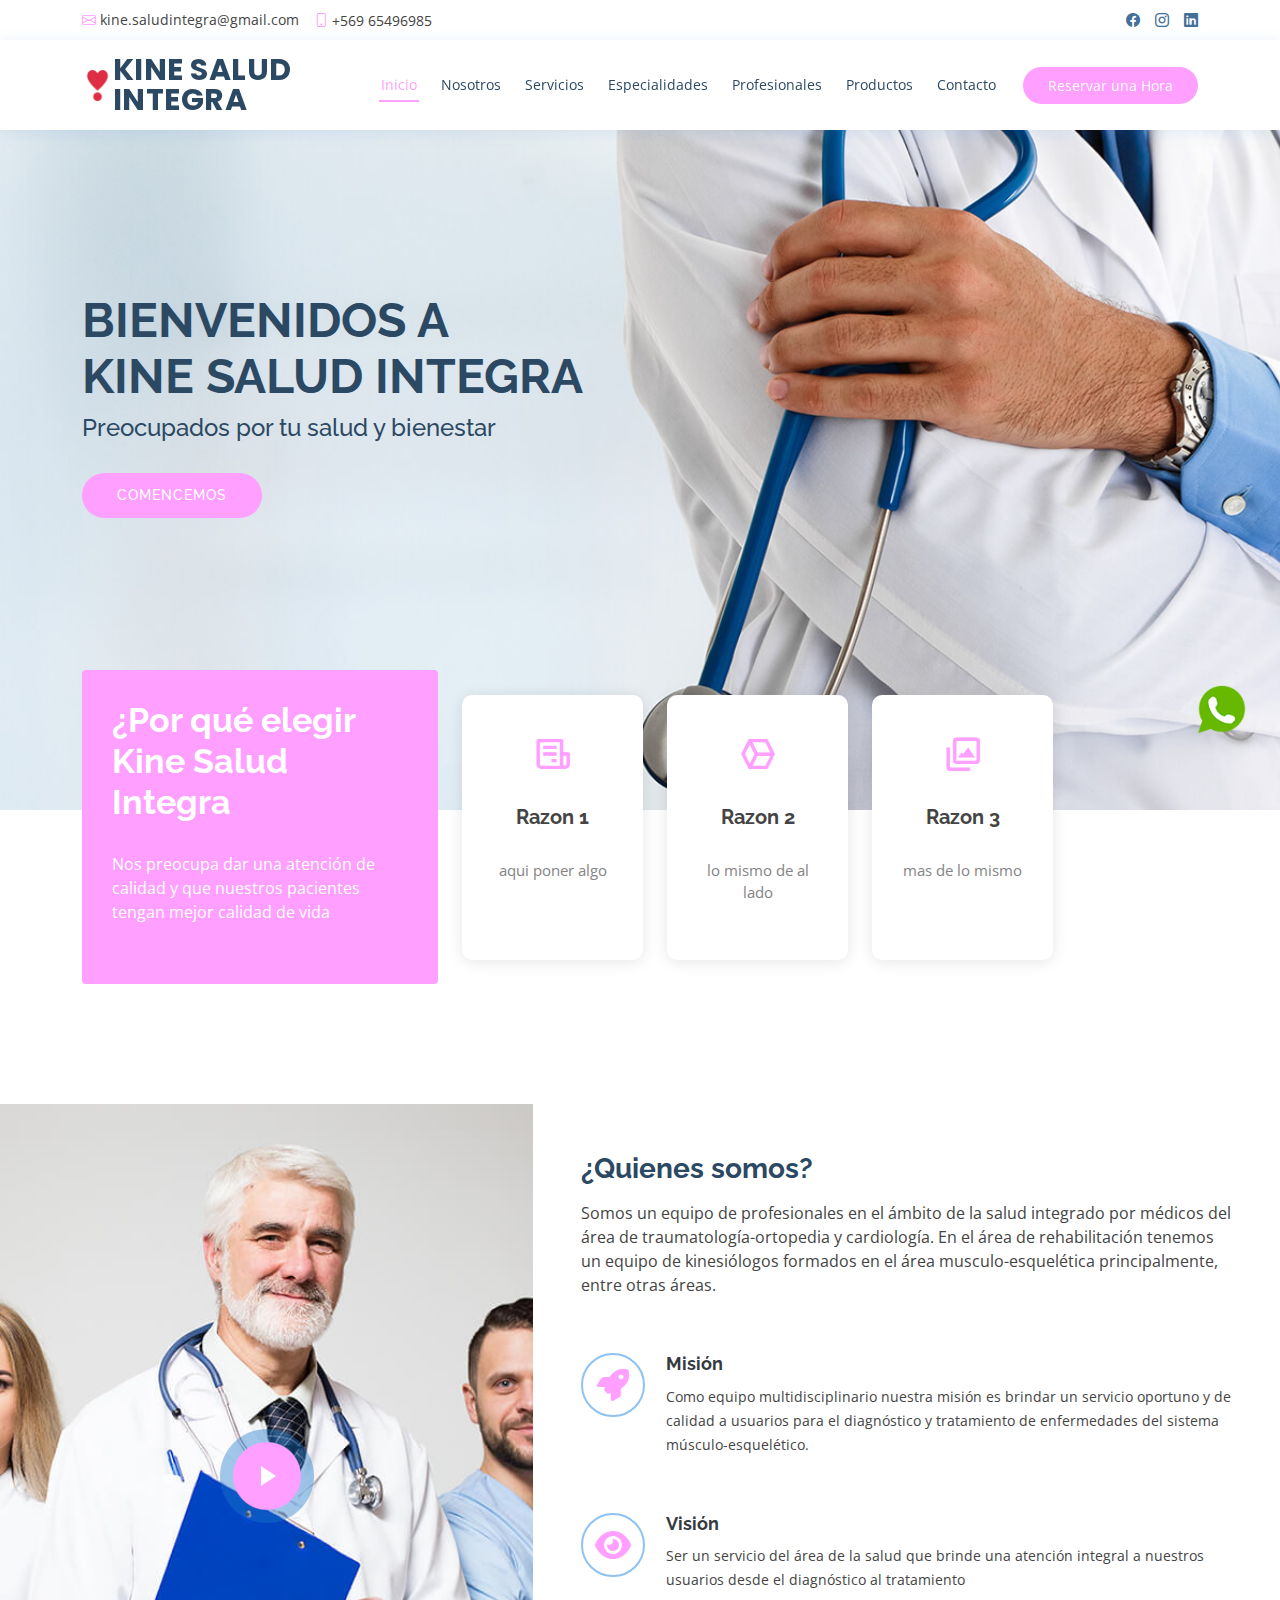
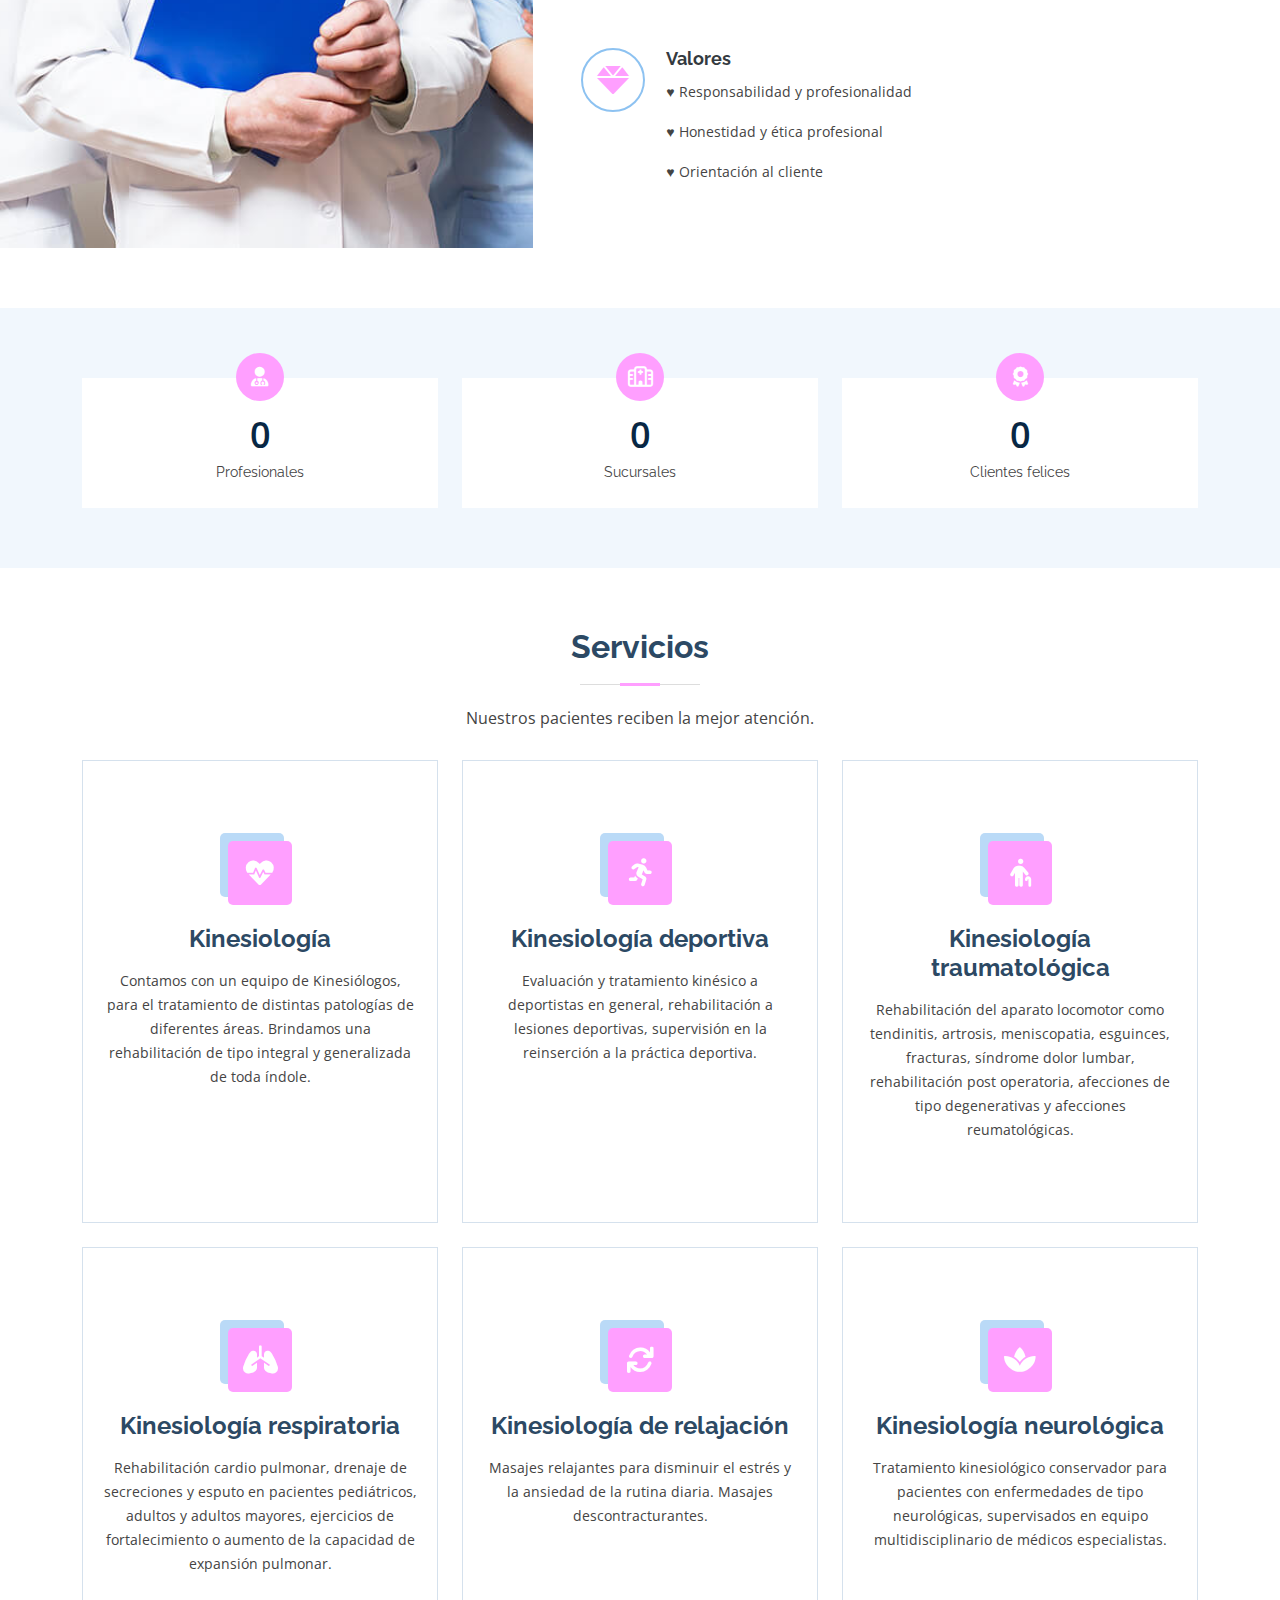
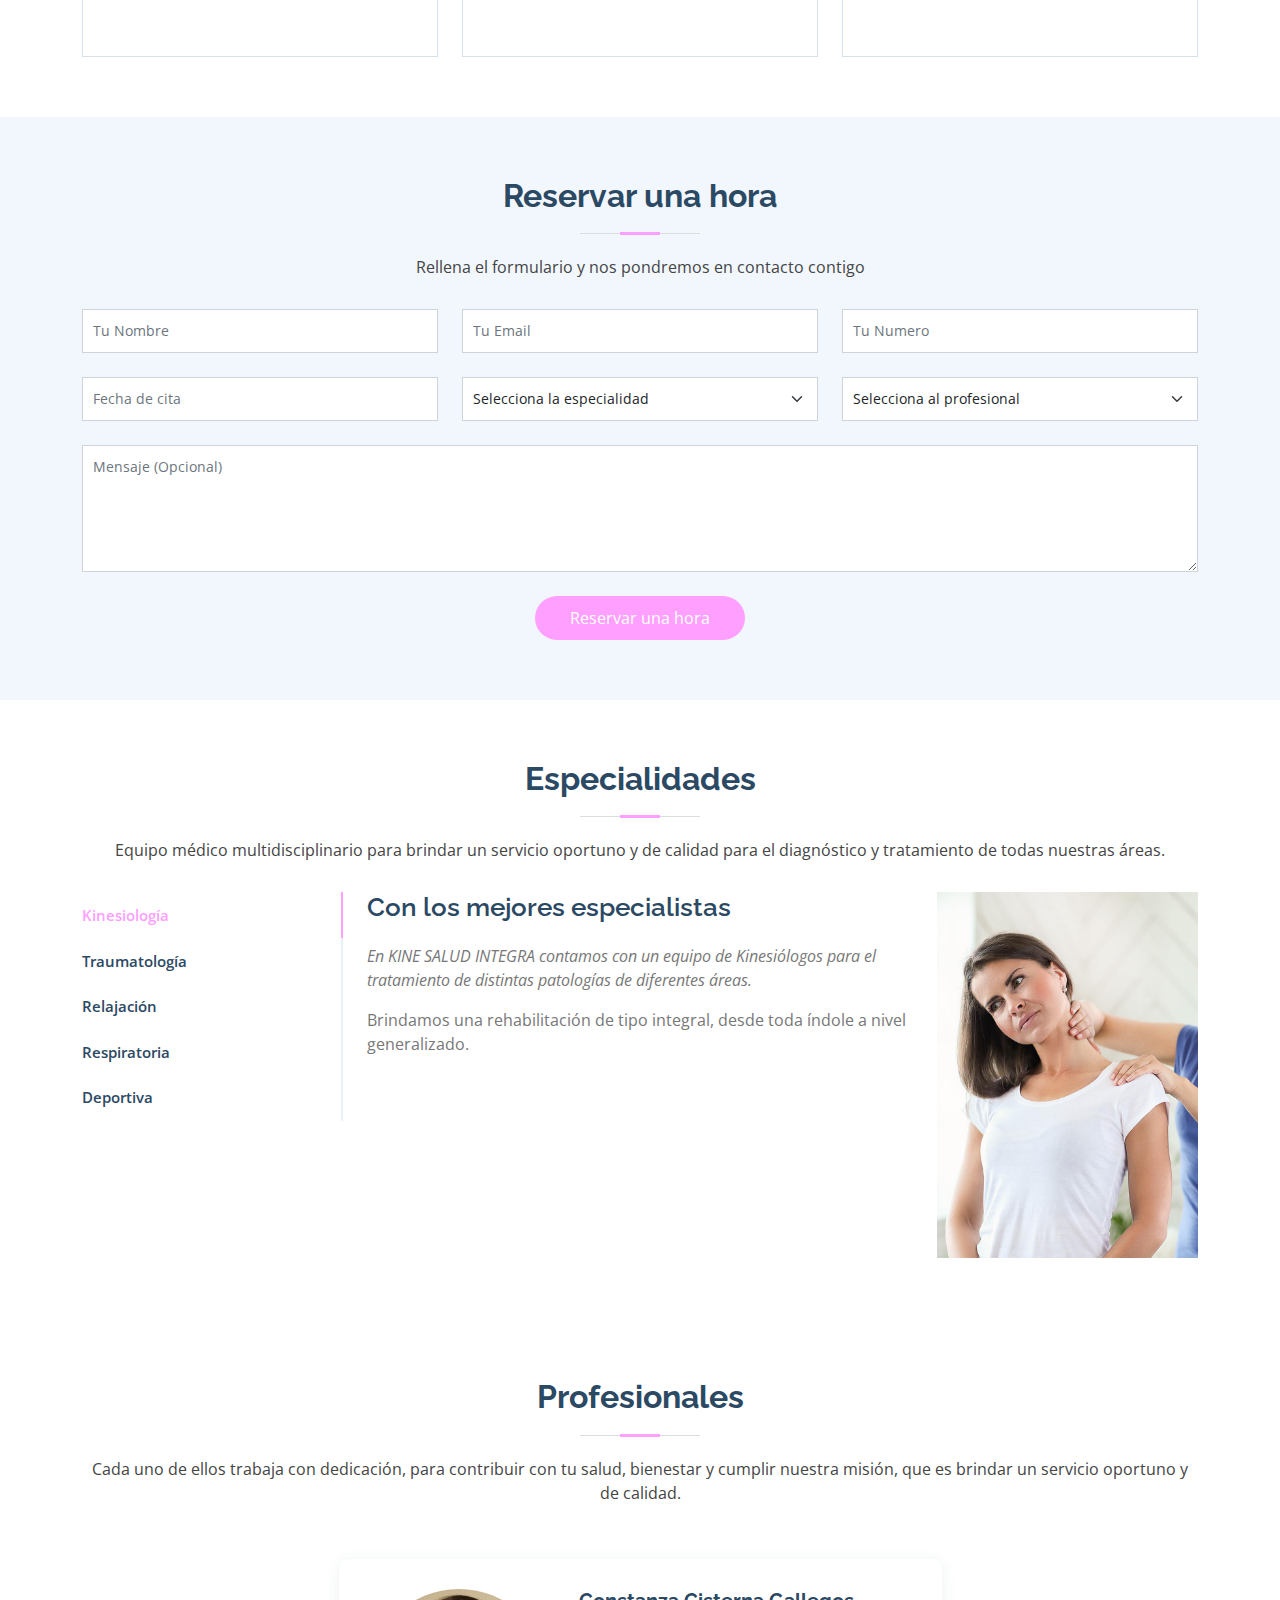
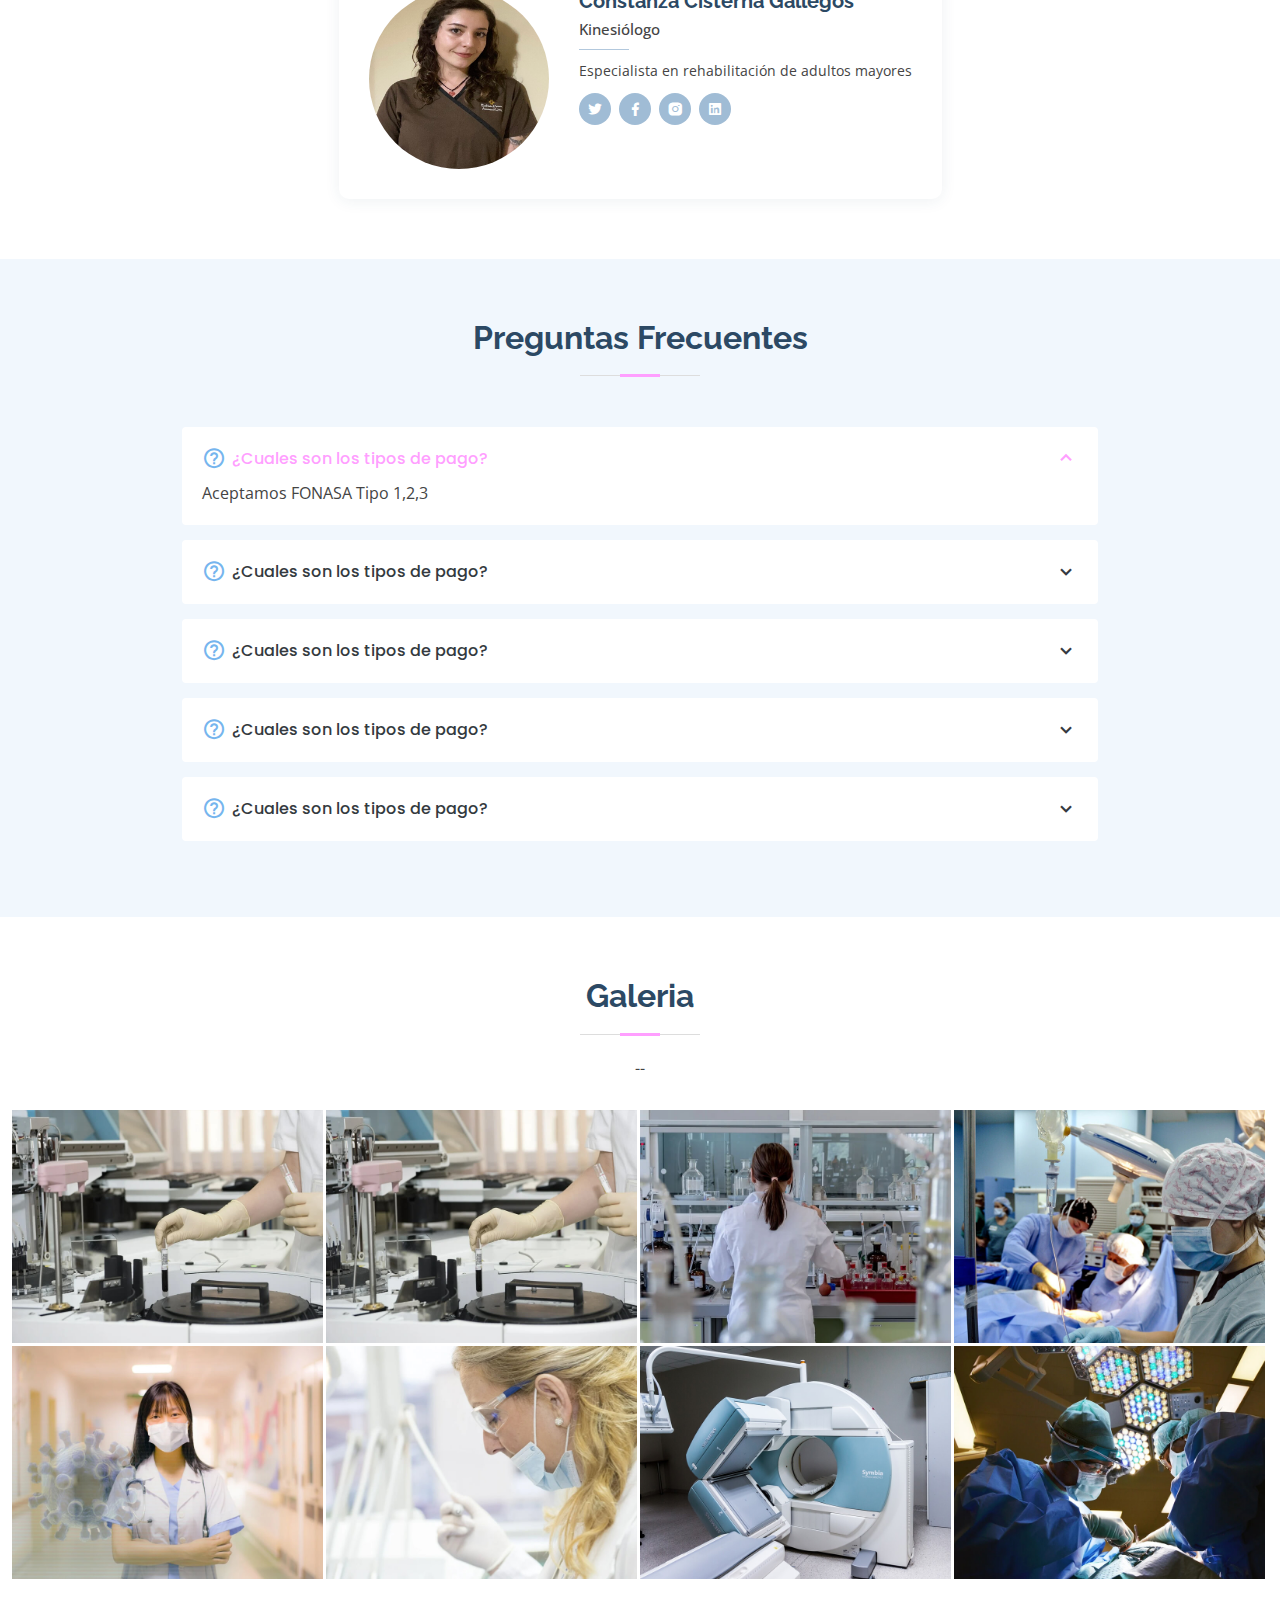
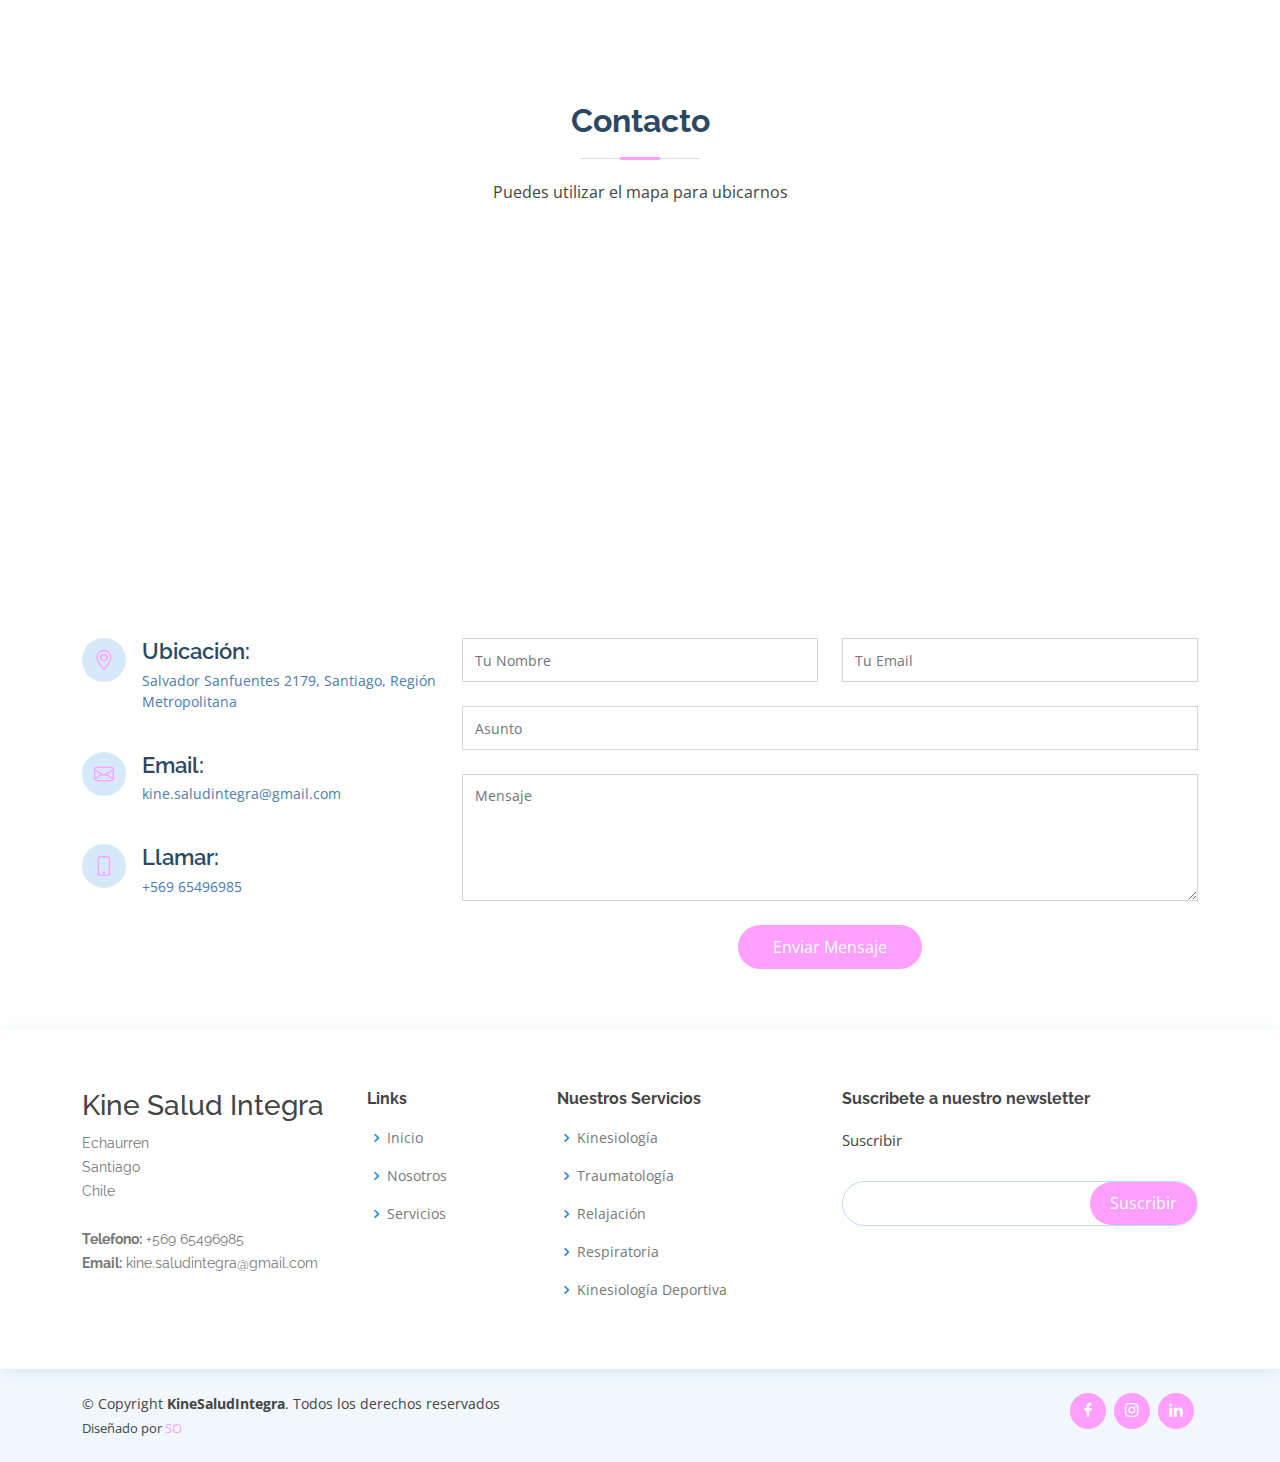
==== index.html @ 9d135a53 "Update index.html" ====
<!DOCTYPE html>
<html lang="es">

<head>
  <meta charset="utf-8">
  <meta content="width=device-width, initial-scale=1.0" name="viewport">

  <title>KineSaludIntegra - Kinesiologia Integral</title>
  <meta content="" name="description">
  <meta content="" name="keywords">

  <!-- Favicons -->
  <link href="assets/img/favicon.ico" rel="icon">
  <link href="assets/img/apple-touch-icon.png" rel="apple-touch-icon">

  <!-- Google Fonts -->
  <link href="https://fonts.googleapis.com/css?family=Open+Sans:300,300i,400,400i,600,600i,700,700i|Raleway:300,300i,400,400i,500,500i,600,600i,700,700i|Poppins:300,300i,400,400i,500,500i,600,600i,700,700i" rel="stylesheet">

  <!-- Vendor CSS Files -->
  <link href="assets/vendor/fontawesome-free/css/all.min.css" rel="stylesheet">
  <link href="assets/vendor/animate.css/animate.min.css" rel="stylesheet">
  <link href="assets/vendor/bootstrap/css/bootstrap.min.css" rel="stylesheet">
  <link href="assets/vendor/bootstrap-icons/bootstrap-icons.css" rel="stylesheet">
  <link href="assets/vendor/boxicons/css/boxicons.min.css" rel="stylesheet">
  <link href="assets/vendor/glightbox/css/glightbox.min.css" rel="stylesheet">
  <link href="assets/vendor/remixicon/remixicon.css" rel="stylesheet">
  <link href="assets/vendor/swiper/swiper-bundle.min.css" rel="stylesheet">

  <!-- Template Main CSS File -->
  <link href="assets/css/style.css" rel="stylesheet">

</head>

<body>

  <!-- ======= Top Bar ======= -->
  <div id="topbar" class="d-flex align-items-center fixed-top">
    <div class="container d-flex justify-content-between">
      <div class="contact-info d-flex align-items-center">
        <i class="bi bi-envelope"></i> <a href="mailto:kine.saludintegra@gmail.com">kine.saludintegra@gmail.com</a>
        <i class="bi bi-phone"></i> +569 65496985
      </div>
      <div class="d-none d-lg-flex social-links align-items-center">
        <!-- <a href="#" class="twitter"><i class="bi bi-twitter"></i></a> -->
        <a href="#" class="facebook"><i class="bi bi-facebook"></i></a>
        <a href="https://www.instagram.com/coniita.ciisterna/" class="instagram"><i class="bi bi-instagram"></i></a>
        <a href="#" class="linkedin"><i class="bi bi-linkedin"></i></i></a>
      </div>
    </div>
  </div>

  <!-- ======= Header ======= -->
  <header id="header" class="fixed-top">
    <div class="container d-flex align-items-center">
<a href="index.html" class="logo me-auto"><img src="assets/img/logo.png" alt="" class="img-fluid"></a>
      <h1 class="logo me-auto"><a href="index.html">KINE SALUD INTEGRA</a></h1>
      <!-- Uncomment below if you prefer to use an image logo -->


      <nav id="navbar" class="navbar order-last order-lg-0">
        <ul>
          <li><a class="nav-link scrollto active" href="#hero">Inicio</a></li>
          <li><a class="nav-link scrollto" href="#about">Nosotros</a></li>
          <li><a class="nav-link scrollto" href="#services">Servicios</a></li>
          <li><a class="nav-link scrollto" href="#departments">Especialidades</a></li>
          <li><a class="nav-link scrollto" href="#doctors">Profesionales</a></li>
          <li><a class="nav-link scrollto" href="Insumos.html">Productos</a></li>
          <!-- <li class="dropdown"><a href="insumos.html"><span>Insumos</span> <i class="bi bi-chevron-down"></i></a>
            <ul>
              <li><a href="Insumos.html#gallery">Compresas</a></li>
              <li class="dropdown"><a href="#"><span>Bandas Elasticas</span> <i class="bi bi-chevron-right"></i></a>
                <ul>
                  <li><a href="#">Deep Drop Down 1</a></li>
                  <li><a href="#">Deep Drop Down 2</a></li>
                  <li><a href="#">Deep Drop Down 3</a></li>
                  <li><a href="#">Deep Drop Down 4</a></li>
                  <li><a href="#">Deep Drop Down 5</a></li>
                </ul>
              </li>
              <li><a href="#">Drop Down 2</a></li>
              <li><a href="#">Drop Down 3</a></li>
              <li><a href="#">Drop Down 4</a></li>
            </ul>
          </li> -->
          <li><a class="nav-link scrollto" href="#contact">Contacto</a></li>
        </ul>
        <i class="bi bi-list mobile-nav-toggle"></i>
      </nav><!-- .navbar -->

      <a href="http://wa.me/+56965496985t" class="appointment-btn scrollto"><span class="d-none d-md-inline">Reservar una</span> Hora</a>

    </div>
  </header><!-- End Header -->

  <!-- ======= Hero Section ======= -->
  <section id="hero" class="d-flex align-items-center">
    <div class="container">
      <h1>Bienvenidos a</h1>
      <h1>Kine Salud Integra</h1>
      <h2>Preocupados por tu salud y bienestar</h2>
      <a href="#about" class="btn-get-started scrollto">Comencemos</a>
    </div>
  </section><!-- End Hero -->
  <main id="main">

    <!-- ======= Why Us Section ======= -->
    <section id="why-us" class="why-us">
      <div class="container">

        <div class="row">
          <div class="col-lg-4 d-flex align-items-stretch">
            <div class="content">
              <h3>¿Por qué elegir Kine Salud Integra</h3>
              <p>Nos preocupa dar una atención de calidad y que nuestros pacientes tengan mejor calidad de vida
              </p>
              <!-- <div class="text-center">
                <a href="#" class="more-btn">Learn More <i class="bx bx-chevron-right"></i></a>
              </div> -->
            </div>
          </div>
          <div class="col-lg-8 d-flex align-items-stretch">
            <div class="icon-boxes d-flex flex-column justify-content-center">
              <div class="row">
                <div class="col-xl-4 d-flex align-items-stretch">
                  <div class="icon-box mt-4 mt-xl-0">
                    <i class="bx bx-receipt"></i>
                    <h4>Razon 1</h4>
                    <p>aqui poner algo</p>
                  </div>
                </div>
                <div class="col-xl-4 d-flex align-items-stretch">
                  <div class="icon-box mt-4 mt-xl-0">
                    <i class="bx bx-cube-alt"></i>
                    <h4>Razon 2</h4>
                    <p>lo mismo de al lado</p>
                  </div>
                </div>
                <div class="col-xl-4 d-flex align-items-stretch">
                  <div class="icon-box mt-4 mt-xl-0">
                    <i class="bx bx-images"></i>
                    <h4>Razon 3</h4>
                    <p>mas de lo mismo</p>
                  </div>
                </div>
              </div>
            </div><!-- End .content-->
          </div>
        </div>

      </div>
    </section><!-- End Why Us Section -->

    <!-- ======= About Section ======= -->
    <section id="about" class="about">
      <div class="container-fluid">

        <div class="row">
          <div class="col-xl-5 col-lg-6 video-box d-flex justify-content-center align-items-stretch position-relative">
            <a href="https://www.youtube.com/watch?v=LbpA895ourU" class="glightbox play-btn mb-4"></a>
          </div>

          <div class="col-xl-7 col-lg-6 icon-boxes d-flex flex-column align-items-stretch justify-content-center py-5 px-lg-5">
            <h3>¿Quienes somos?</h3>
            <p>Somos un equipo de profesionales en el ámbito de la salud integrado por médicos del área de traumatología-ortopedia y cardiología. En el área de rehabilitación tenemos un equipo de kinesiólogos formados en el área musculo-esquelética principalmente, entre otras áreas.</p>

            <div class="icon-box">
              <div class="icon"><i class="fa-solid fa-rocket"></i></div>
              <h4 class="title"><a href="">Misión</a></h4>
              <p class="description">Como equipo multidisciplinario nuestra misión es brindar un servicio oportuno y de calidad a usuarios para el diagnóstico y tratamiento de enfermedades del sistema músculo-esquelético.</p>
            </div>

            <div class="icon-box">
              <div class="icon"><i class="fa-solid fa-eye"></i></div>
              <h4 class="title"><a href="">Visión</a></h4>
              <p class="description">Ser un servicio del área de la salud que brinde una atención integral a nuestros usuarios desde el diagnóstico al tratamiento</p>
            </div>

            <div class="icon-box">
            <div class="icon"><i class="fa-solid fa-gem"></i></div>
            <h4 class="title"><a href="">Valores</a></h4>
            <p class="description">♥ Responsabilidad y profesionalidad</p>
              <p class="description">♥ Honestidad y ética profesional</p>
              <p class="description">♥ Orientación al cliente</p>
          </div>

          </div>
        </div>

      </div>
    </section><!-- End About Section -->

    <!-- ======= Counts Section ======= -->
    <section id="counts" class="counts">
      <div class="container">

        <div class="row">

          <div class="col-lg-4 col-md-6">
            <div class="count-box">
              <i class="fas fa-user-md"></i>
              <span data-purecounter-start="0" data-purecounter-end="2" data-purecounter-duration="1" class="purecounter"></span>
              <p>Profesionales</p>
            </div>
          </div>

          <div class="col-lg-4 col-md-6 ">
            <div class="count-box">
              <i class="far fa-hospital"></i>
              <span data-purecounter-start="0" data-purecounter-end="1" data-purecounter-duration="1" class="purecounter"></span>
              <p>Sucursales</p>
            </div>
          </div>

          <!-- <div class="col-lg-3 col-md-6 ">
            <div class="count-box"> **cambiar a col-lg-3 si se ocupan los 4
              <i class="fas fa-flask"></i>
              <span data-purecounter-start="0" data-purecounter-end="12" data-purecounter-duration="1" class="purecounter"></span>
              <p>Research Labs</p>
            </div>
          </div> -->

          <div class="col-lg-4 col-md-6 ">
            <div class="count-box">
              <i class="fas fa-award"></i>
              <span data-purecounter-start="0" data-purecounter-end="150" data-purecounter-duration="1" class="purecounter"></span>
              <p>Clientes felices</p>
            </div>
          </div>

        </div>

      </div>
    </section><!-- End Counts Section -->

    <!-- ======= Services Section ======= -->
    <section id="services" class="services">
      <div class="container">

        <div class="section-title">
          <h2>Servicios</h2>
          <p>Nuestros pacientes reciben la mejor atención.</p>
        </div>


        <div class="row">
          <div class="col-lg-4 col-md-6 d-flex align-items-stretch">
            <div class="icon-box">
              <div class="icon"><i class="fas fa-heartbeat"></i></div>
              <h4><a href="kine">Kinesiología</a></h4>
              <p class="">Contamos con un equipo de Kinesiólogos, para el tratamiento de distintas patologías de diferentes áreas. Brindamos una rehabilitación de tipo integral y generalizada de toda índole.</p>
            </div>
          </div>

          <div class="col-lg-4 col-md-6 d-flex align-items-stretch mt-4 mt-md-0">
            <div class="icon-box">
              <div class="icon"><i class="fa-solid fa-person-running"></i></div>
              <h4><a href="">Kinesiología deportiva</a></h4>
              <p>Evaluación y tratamiento kinésico a deportistas en general, rehabilitación a lesiones deportivas, supervisión en la reinserción a la práctica deportiva.</p>
            </div>
          </div>

          <div class="col-lg-4 col-md-6 d-flex align-items-stretch mt-4 mt-lg-0">
            <div class="icon-box">
              <div class="icon"><i class="fa-solid fa-person-cane"></i></i></div>
              <h4><a href="">Kinesiología traumatológica</a></h4>
              <p>Rehabilitación del aparato locomotor como tendinitis, artrosis, meniscopatia, esguinces, fracturas, síndrome dolor lumbar, rehabilitación post operatoria, afecciones de tipo degenerativas y afecciones reumatológicas.</p>
            </div>
          </div>

          <div class="col-lg-4 col-md-6 d-flex align-items-stretch mt-4">
            <div class="icon-box">
              <div class="icon"><i class="fa-solid fa-lungs"></i></div>
              <h4><a href="">Kinesiología respiratoria</a></h4>
              <p>Rehabilitación cardio pulmonar, drenaje de secreciones y esputo en pacientes pediátricos, adultos y adultos mayores, ejercicios de fortalecimiento o aumento de la capacidad de expansión pulmonar.</p>
            </div>
          </div>

          <div class="col-lg-4 col-md-6 d-flex align-items-stretch mt-4">
            <div class="icon-box">
              <div class="icon"><i class="fa fa-refresh fa-spin"></i></div>
              <h4><a href="">Kinesiología de relajación</a></h4>
              <p>Masajes relajantes para disminuir el estrés y la ansiedad de la rutina diaria. Masajes descontracturantes.</p>
            </div>
          </div>

          <div class="col-lg-4 col-md-6 d-flex align-items-stretch mt-4">
            <div class="icon-box">
              <div class="icon"><i class="fa-solid fa-spa"></i></div>
              <h4><a href="">Kinesiología neurológica</a></h4>
              <p>Tratamiento kinesiológico conservador para pacientes con enfermedades de tipo neurológicas, supervisados en equipo multidisciplinario de médicos especialistas.</p>
            </div>
          </div>

        </div>

      </div>
    </section><!-- End Services Section -->

    <!-- ======= Appointment Section ======= -->
    <section id="appointment" class="appointment section-bg">
      <div class="container">

        <div class="section-title">
          <h2>Reservar una hora</h2>
          <p>Rellena el formulario y nos pondremos en contacto contigo</p>
        </div>

        <form action="forms/appointment.php" method="post" role="form" class="php-email-form">
          <div class="row">
            <div class="col-md-4 form-group">
              <input type="text" name="name" class="form-control" id="name" placeholder="Tu Nombre" data-rule="minlen:4" data-msg="Please enter at least 4 chars">
              <div class="validate"></div>
            </div>
            <div class="col-md-4 form-group mt-3 mt-md-0">
              <input type="email" class="form-control" name="email" id="email" placeholder="Tu Email" data-rule="email" data-msg="Please enter a valid email">
              <div class="validate"></div>
            </div>
            <div class="col-md-4 form-group mt-3 mt-md-0">
              <input type="tel" class="form-control" name="phone" id="phone" placeholder="Tu Numero" data-rule="minlen:4" data-msg="Please enter at least 4 chars">
              <div class="validate"></div>
            </div>
          </div>
          <div class="row">
            <div class="col-md-4 form-group mt-3">
              <input type="datetime" name="date" class="form-control datepicker" id="date" placeholder="Fecha de cita" data-rule="minlen:4" data-msg="Please enter at least 4 chars">
              <div class="validate"></div>
            </div>
            <div class="col-md-4 form-group mt-3">
              <select name="department" id="department" class="form-select">
                <option value="">Selecciona la especialidad</option>
                <option value="Department 1">Kinesiología</option>
                <option value="Department 2">Traumatología</option>
                <option value="Department 3">Relajación</option>
                <option value="Department 3">Deportiva</option>
                <option value="Department 3">Respiratoria</option>
              </select>
              <div class="validate"></div>
            </div>
            <div class="col-md-4 form-group mt-3">
              <select name="doctor" id="doctor" class="form-select">
                <option value="">Selecciona al profesional</option>
                <option value="Doctor 1">Constanza Cisterna Gallegos</option>
                <option value="Doctor 2">Sebastian Orrego Parra</option>
                <option value="Doctor 3">Venancia</option>
              </select>
              <div class="validate"></div>
            </div>
          </div>

          <div class="form-group mt-3">
            <textarea class="form-control" name="message" rows="5" placeholder="Mensaje (Opcional)"></textarea>
            <div class="validate"></div>
          </div>
          <div class="mb-3">
            <div class="loading">Cargando</div>
            <div class="error-message"></div>
            <div class="sent-message">Su solicitud de hora ha sido enviada exitosamente. Gracias!</div>
          </div>
          <div class="text-center"><button type="submit">Reservar una hora</button></div>
        </form>

      </div>
    </section><!-- End Appointment Section -->

    <!-- ======= Departments Section ======= -->
    <section id="departments" class="departments">
      <div class="container">

        <div class="section-title">
          <h2>Especialidades</h2>
          <p>Equipo médico multidisciplinario para brindar un servicio oportuno y de calidad para el diagnóstico y tratamiento de todas nuestras áreas.</p>
        </div>

        <div class="row gy-4">
          <div class="col-lg-3">
            <ul class="nav nav-tabs flex-column">
              <li class="nav-item">
                <a class="nav-link active show" data-bs-toggle="tab" href="#tab-1">Kinesiología</a>
              </li>
              <li class="nav-item">
                <a class="nav-link" data-bs-toggle="tab" href="#tab-2">Traumatología</a>
              </li>
              <li class="nav-item">
                <a class="nav-link" data-bs-toggle="tab" href="#tab-3">Relajación</a>
              </li>
              <li class="nav-item">
                <a class="nav-link" data-bs-toggle="tab" href="#tab-4">Respiratoria</a>
              </li>
              <li class="nav-item">
                <a class="nav-link" data-bs-toggle="tab" href="#tab-5">Deportiva</a>
              </li>
            </ul>
          </div>
          <div class="col-lg-9">
            <div class="tab-content">
              <div class="tab-pane active show" id="tab-1">
                <div class="row gy-4">
                  <div class="col-lg-8 details order-2 order-lg-1">
                    <h3>Con los mejores especialistas</h3>
<p class="fst-italic">En KINE SALUD INTEGRA contamos con un equipo de Kinesiólogos para el tratamiento de distintas patologías de diferentes áreas.</p>
                    <p>Brindamos una rehabilitación de tipo integral, desde toda índole a nivel generalizado.</p>

                  </div>
                  <div class="col-lg-4 text-center order-1 order-lg-2">
                    <img src="assets/img/departments-1.jpg" alt="" class="img-fluid">
                  </div>
                </div>
              </div>
              <div class="tab-pane" id="tab-2">
                <div class="row gy-4">
                  <div class="col-lg-8 details order-2 order-lg-1">
                    <h3>Recuperarse con confianza</h3>
                    <p class="fst-italic">Rehabilitación del aparato locomotor como tendinitis, artrosis, meniscopatia, esguinces, fracturas, síndrome dolor lumbar, rehabilitación post operatoria, afecciones de tipo degenerativas y afecciones reumatológicas.</p>
                    <p>Todas las técnicas buscan el fortalecimiento y recuperación de forma paulatina e integral del paciente cuando ha existido algún trauma óseo, muscular o de ligamentos.</p>
                  </div>
                  <div class="col-lg-4 text-center order-1 order-lg-2">
                    <img src="assets/img/departments-2.jpg" alt="" class="img-fluid">
                  </div>
                </div>
              </div>
              <div class="tab-pane" id="tab-3">
                <div class="row gy-4">
                  <div class="col-lg-8 details order-2 order-lg-1">
                    <h3>Una forma de combatir el estrés</h3>
                    <p class="fst-italic">Masajes relajantes para disminuir el estrés y la ansiedad de la rutina diaria. Masajes descontracturantes.</p>
                    <p>El estrés de la vida diaria se refleja en gran medida en tu cuerpo, para disminuir ese impacto ofrecemos servicios de relajación, que alivian las molestias y equilibrar el cuerpo y mejorar el funcionamiento de todo su sistema.</p>
                  </div>
                  <div class="col-lg-4 text-center order-1 order-lg-2">
                    <img src="assets/img/departments-3.jpg" alt="" class="img-fluid">
                  </div>
                </div>
              </div>
              <div class="tab-pane" id="tab-4">
                <div class="row gy-4">
                  <div class="col-lg-8 details order-2 order-lg-1">
                    <h3>Inhalar y exhalar de forma saludable</h3>
                    <p class="fst-italic">Técnicas específicas para la rehabilitación cardiopulmonar, drenaje de secreciones y esputo en pacientes pediátricos, adultos y adultos mayores, ejercicios de fortalecimiento o aumento de la capacidad de expansión pulmonar</p>
                    <p>Depende como sea el caso podemos aplicar desde maniobras manuales, como complemento con ejercicios o posiciones que ayuden al paciente a recuperar su función pulmonar.</p>
                  </div>
                  <div class="col-lg-4 text-center order-1 order-lg-2">
                    <img src="assets/img/departments-4.jpg" alt="" class="img-fluid">
                  </div>
                </div>
              </div>
              <div class="tab-pane" id="tab-5">
                <div class="row gy-4">
                  <div class="col-lg-8 details order-2 order-lg-1">
                    <h3>Deportiva</h3>
                    <p class="fst-italic">Alto rendimiento de la mano de los especialistas</p>
                    <p>Evaluación y tratamiento kinésico a deportistas en general, rehabilitación a lesiones deportivas, supervisión en la reinserción a la práctica deportiva</p>
<p>Nada más importante para un deportista que encontrar la recuperación adecuada a las lesiones a las que pudiera estar expuesto en la práctica de su disciplina.</p>
                  </div>
                  <div class="col-lg-4 text-center order-1 order-lg-2">
                    <img src="assets/img/departments-5.jpg" alt="" class="img-fluid">
                  </div>
                </div>
              </div>
            </div>
          </div>
        </div>

      </div>
    </section><!-- End Departments Section -->

    <!-- ======= Doctors Section ======= -->
    <section id="doctors" class="doctors">
      <div class="container">

        <div class="section-title">
          <h2>Profesionales</h2>
          <p>Cada uno de ellos trabaja con dedicación, para contribuir con tu salud, bienestar y cumplir nuestra misión, que es brindar un servicio oportuno y de calidad.</p>
        </div>

        <div class="row">

          <!-- <div class="col-lg-6">
            <div class="member d-flex align-items-start">
              <div class="pic"><img src="assets/img/doctors/doctors-1.jpg" class="img-fluid" alt=""></div>
              <div class="member-info">
                <h4>Constanza Cisterna Gallegos</h4>
                <span>Kinesiologa</span>
                <p>La mejor</p>
                <div class="social">
                  <a href=""><i class="ri-twitter-fill"></i></a>
                  <a href=""><i class="ri-facebook-fill"></i></a>
                  <a href=""><i class="ri-instagram-fill"></i></a>
                  <a href=""> <i class="ri-linkedin-box-fill"></i> </a>
                </div>
              </div>
            </div>
          </div> -->

          <!-- <div class="col-lg-6 mt-4 mt-lg-0">
            <div class="member d-flex align-items-start">
              <div class="pic"><img src="assets/img/doctors/doctors-2.jpg" class="img-fluid" alt=""></div>
              <div class="member-info">
                <h4>Sarah Jhonson</h4>
                <span>Anesthesiologist</span>
                <p>Aut maiores voluptates amet et quis praesentium qui senda para</p>
                <div class="social">
                  <a href=""><i class="ri-twitter-fill"></i></a>
                  <a href=""><i class="ri-facebook-fill"></i></a>
                  <a href=""><i class="ri-instagram-fill"></i></a>
                  <a href=""> <i class="ri-linkedin-box-fill"></i> </a>
                </div>
              </div>
            </div>
          </div> -->

          <div class="col-auto mt-4 mx-auto">
            <div class="member d-flex align-items-start">
              <div class="pic"><img src="assets/img/doctors/doctors-1.jpg" class="img-fluid" alt=""></div>
              <div class="member-info">
                <h4>Constanza Cisterna Gallegos</h4>
                <span>Kinesiólogo</span>
                <p>Especialista en rehabilitación de adultos mayores</p>
                <div class="social">
                  <a href=""><i class="ri-twitter-fill"></i></a>
                  <a href=""><i class="ri-facebook-fill"></i></a>
                  <a href=""><i class="ri-instagram-fill"></i></a>
                  <a href=""> <i class="ri-linkedin-box-fill"></i> </a>
                </div>
              </div>
            </div>
          </div>

          <!-- <div class="col-lg-6 mt-4">
            <div class="member d-flex align-items-start">
              <div class="pic"><img src="assets/img/doctors/profile.jpg" class="img-fluid" alt=""></div>
              <div class="member-info">
                <h4>Sebastián Orrego</h4>
                <span>Ingeniero en weaitas</span>
                <p>Esta enamorao de la kinesiologa</p>
                <div class="social">
                  <a href=""><i class="ri-twitter-fill"></i></a>
                  <a href=""><i class="ri-facebook-fill"></i></a>
                  <a href=""><i class="ri-instagram-fill"></i></a>
                  <a href=""> <i class="ri-linkedin-box-fill"></i> </a>
                </div>
              </div>
            </div>
          </div> -->

        </div>

      </div>
    </section><!-- End Doctors Section -->

    <!-- ======= Frequently Asked Questions Section ======= -->
    <section id="faq" class="faq section-bg">
      <div class="container">

        <div class="section-title">
          <h2>Preguntas Frecuentes</h2>
          <p></p>
        </div>

        <div class="faq-list">
          <ul>
            <li data-aos="fade-up">
              <i class="bx bx-help-circle icon-help"></i> <a data-bs-toggle="collapse" class="collapse" data-bs-target="#faq-list-1">¿Cuales son los tipos de pago? <i class="bx bx-chevron-down icon-show"></i><i
                  class="bx bx-chevron-up icon-close"></i></a>
              <div id="faq-list-1" class="collapse show" data-bs-parent=".faq-list">
                <p>Aceptamos FONASA Tipo 1,2,3</p>
              </div>
            </li>

            <li data-aos="fade-up" data-aos-delay="100">
              <i class="bx bx-help-circle icon-help"></i> <a data-bs-toggle="collapse" data-bs-target="#faq-list-2" class="collapsed">¿Cuales son los tipos de pago? <i class="bx bx-chevron-down icon-show"></i><i
                  class="bx bx-chevron-up icon-close"></i></a>
              <div id="faq-list-2" class="collapse" data-bs-parent=".faq-list">
              <p>Aceptamos FONASA Tipo 1,2,3</p>
              </div>
            </li>

            <li data-aos="fade-up" data-aos-delay="200">
              <i class="bx bx-help-circle icon-help"></i> <a data-bs-toggle="collapse" data-bs-target="#faq-list-3" class="collapsed">¿Cuales son los tipos de pago? <i class="bx bx-chevron-down icon-show"></i><i
                  class="bx bx-chevron-up icon-close"></i></a>
              <div id="faq-list-3" class="collapse" data-bs-parent=".faq-list">
                <p>Aceptamos FONASA Tipo 1,2,3</p>
              </div>
            </li>

            <li data-aos="fade-up" data-aos-delay="300">
              <i class="bx bx-help-circle icon-help"></i> <a data-bs-toggle="collapse" data-bs-target="#faq-list-4" class="collapsed">¿Cuales son los tipos de pago?<i class="bx bx-chevron-down icon-show"></i><i
                  class="bx bx-chevron-up icon-close"></i></a>
              <div id="faq-list-4" class="collapse" data-bs-parent=".faq-list">
                <p>Aceptamos FONASA Tipo 1,2,3</p>
              </div>
            </li>

            <li data-aos="fade-up" data-aos-delay="400">
              <i class="bx bx-help-circle icon-help"></i> <a data-bs-toggle="collapse" data-bs-target="#faq-list-5" class="collapsed">¿Cuales son los tipos de pago? <i
                  class="bx bx-chevron-down icon-show"></i><i class="bx bx-chevron-up icon-close"></i></a>
              <div id="faq-list-5" class="collapse" data-bs-parent=".faq-list">
              <p>Aceptamos FONASA Tipo 1,2,3</p>
              </div>
            </li>

          </ul>
        </div>

      </div>
    </section><!-- End Frequently Asked Questions Section -->

    <!-- ======= Testimonials Section ======= -->
    <!-- <section id="testimonials" class="testimonials">
      <div class="container">

        <div class="testimonials-slider swiper" data-aos="fade-up" data-aos-delay="100">
          <div class="swiper-wrapper">

            <div class="swiper-slide">
              <div class="testimonial-wrap">
                <div class="testimonial-item">
                  <img src="assets/img/testimonials/testimonials-1.jpg" class="testimonial-img" alt="">
                  <h3>Saul Goodman</h3>
                  <h4>Ceo &amp; Founder</h4>
                  <p>
                    <i class="bx bxs-quote-alt-left quote-icon-left"></i>
                    Proin iaculis purus consequat sem cure digni ssim donec porttitora entum suscipit rhoncus. Accusantium quam, ultricies eget id, aliquam eget nibh et. Maecen aliquam, risus at semper.
                    <i class="bx bxs-quote-alt-right quote-icon-right"></i>
                  </p>
                </div>
              </div>
            </div>

            <div class="swiper-slide">
              <div class="testimonial-wrap">
                <div class="testimonial-item">
                  <img src="assets/img/testimonials/testimonials-2.jpg" class="testimonial-img" alt="">
                  <h3>Sara Wilsson</h3>
                  <h4>Designer</h4>
                  <p>
                    <i class="bx bxs-quote-alt-left quote-icon-left"></i>
                    Export tempor illum tamen malis malis eram quae irure esse labore quem cillum quid cillum eram malis quorum velit fore eram velit sunt aliqua noster fugiat irure amet legam anim culpa.
                    <i class="bx bxs-quote-alt-right quote-icon-right"></i>
                  </p>
                </div>
              </div>
            </div>

            <div class="swiper-slide">
              <div class="testimonial-wrap">
                <div class="testimonial-item">
                  <img src="assets/img/testimonials/testimonials-3.jpg" class="testimonial-img" alt="">
                  <h3>Jena Karlis</h3>
                  <h4>Store Owner</h4>
                  <p>
                    <i class="bx bxs-quote-alt-left quote-icon-left"></i>
                    Enim nisi quem export duis labore cillum quae magna enim sint quorum nulla quem veniam duis minim tempor labore quem eram duis noster aute amet eram fore quis sint minim.
                    <i class="bx bxs-quote-alt-right quote-icon-right"></i>
                  </p>
                </div>
              </div>
            </div>

            <div class="swiper-slide">
              <div class="testimonial-wrap">
                <div class="testimonial-item">
                  <img src="assets/img/testimonials/testimonials-4.jpg" class="testimonial-img" alt="">
                  <h3>Matt Brandon</h3>
                  <h4>Freelancer</h4>
                  <p>
                    <i class="bx bxs-quote-alt-left quote-icon-left"></i>
                    Fugiat enim eram quae cillum dolore dolor amet nulla culpa multos export minim fugiat minim velit minim dolor enim duis veniam ipsum anim magna sunt elit fore quem dolore labore illum veniam.
                    <i class="bx bxs-quote-alt-right quote-icon-right"></i>
                  </p>
                </div>
              </div>
            </div>

            <div class="swiper-slide">
              <div class="testimonial-wrap">
                <div class="testimonial-item">
                  <img src="assets/img/testimonials/testimonials-5.jpg" class="testimonial-img" alt="">
                  <h3>John Larson</h3>
                  <h4>Entrepreneur</h4>
                  <p>
                    <i class="bx bxs-quote-alt-left quote-icon-left"></i>
                    Quis quorum aliqua sint quem legam fore sunt eram irure aliqua veniam tempor noster veniam enim culpa labore duis sunt culpa nulla illum cillum fugiat legam esse veniam culpa fore nisi cillum quid.
                    <i class="bx bxs-quote-alt-right quote-icon-right"></i>
                  </p>
                </div>
              </div>
            </div>

          </div>
          <div class="swiper-pagination"></div>
        </div>

      </div>
    </section> -->

    <!-- ======= Gallery Section ======= -->
    <section id="gallery" class="gallery">
      <div class="container">

        <div class="section-title">
          <h2>Galeria</h2>
          <p>--</p>
        </div>
      </div>

      <div class="container-fluid">
        <div class="row g-0">

          <div class="col-lg-3 col-md-4">
            <div class="gallery-item">
              <a href="assets/img/gallery/gallery-1.jpg" class="galelry-lightbox">
                <img src="assets/img/gallery/gallery-1.jpg" alt="" class="img-fluid">
              </a>
            </div>
          </div>

          <div class="col-lg-3 col-md-4">
            <div class="gallery-item">
              <a href="assets/img/gallery/gallery-2.jpg" class="galelry-lightbox">
                <img src="assets/img/gallery/gallery-2.jpg" alt="" class="img-fluid">
              </a>
            </div>
          </div>

          <div class="col-lg-3 col-md-4">
            <div class="gallery-item">
              <a href="assets/img/gallery/gallery-3.jpg" class="galelry-lightbox">
                <img src="assets/img/gallery/gallery-3.jpg" alt="" class="img-fluid">
              </a>
            </div>
          </div>

          <div class="col-lg-3 col-md-4">
            <div class="gallery-item">
              <a href="assets/img/gallery/gallery-4.jpg" class="galelry-lightbox">
                <img src="assets/img/gallery/gallery-4.jpg" alt="" class="img-fluid">
              </a>
            </div>
          </div>

          <div class="col-lg-3 col-md-4">
            <div class="gallery-item">
              <a href="assets/img/gallery/gallery-5.jpg" class="galelry-lightbox">
                <img src="assets/img/gallery/gallery-5.jpg" alt="" class="img-fluid">
              </a>
            </div>
          </div>

          <div class="col-lg-3 col-md-4">
            <div class="gallery-item">
              <a href="assets/img/gallery/gallery-6.jpg" class="galelry-lightbox">
                <img src="assets/img/gallery/gallery-6.jpg" alt="" class="img-fluid">
              </a>
            </div>
          </div>

          <div class="col-lg-3 col-md-4">
            <div class="gallery-item">
              <a href="assets/img/gallery/gallery-7.jpg" class="galelry-lightbox">
                <img src="assets/img/gallery/gallery-7.jpg" alt="" class="img-fluid">
              </a>
            </div>
          </div>

          <div class="col-lg-3 col-md-4">
            <div class="gallery-item">
              <a href="assets/img/gallery/gallery-8.jpg" class="galelry-lightbox">
                <img src="assets/img/gallery/gallery-8.jpg" alt="" class="img-fluid">
              </a>
            </div>
          </div>

        </div>

      </div>
    </section><!-- End Gallery Section -->

    <!-- ======= Contact Section ======= -->
    <section id="contact" class="contact">
      <div class="container">

        <div class="section-title">
          <h2>Contacto</h2>
          <p>Puedes utilizar el mapa para ubicarnos</p>
        </div>
      </div>

      <div>
        <iframe style="border:0; width: 100%; height: 350px;"
          src="https://www.google.com/maps/embed?pb=!1m18!1m12!1m3!1d3329.0608261852235!2d-70.66921798480071!3d-33.447721780774714!2m3!1f0!2f0!3f0!3m2!1i1024!2i768!4f13.1!3m3!1m2!1s0x9662c5aa99d68ae9%3A0x109b3a27d30579a5!2sRep%C3%BAblica!5e0!3m2!1ses!2scl!4v1661452897997!5m2!1ses!2scl"
          frameborder="0" allowfullscreen></iframe>
      </div>

      <div class="container">
        <div class="row mt-5">

          <div class="col-lg-4">
            <div class="info">
              <div class="address">
                <i class="bi bi-geo-alt"></i>
                <h4>Ubicación:</h4>
                <p>Salvador Sanfuentes 2179, Santiago, Región Metropolitana</p>
              </div>

              <div class="email">
                <i class="bi bi-envelope"></i>
                <h4>Email:</h4>
                <p>kine.saludintegra@gmail.com</p>
              </div>
              <div class="phone">
                <i class="bi bi-phone"></i>
                <h4>Llamar:</h4>
                <p>+569 65496985</p>
              </div>
            </div>
          </div>

          <div class="col-lg-8 mt-5 mt-lg-0">

            <form action="forms/contact.php" method="post" role="form" class="php-email-form">
              <div class="row">
                <div class="col-md-6 form-group">
                  <input type="text" name="name" class="form-control" id="name" placeholder="Tu Nombre" required>
                </div>
                <div class="col-md-6 form-group mt-3 mt-md-0">
                  <input type="email" class="form-control" name="email" id="email" placeholder="Tu Email" required>
                </div>
              </div>
              <div class="form-group mt-3">
                <input type="text" class="form-control" name="subject" id="subject" placeholder="Asunto" required>
              </div>
              <div class="form-group mt-3">
                <textarea class="form-control" name="message" rows="5" placeholder="Mensaje" required></textarea>
              </div>
              <div class="my-3">
                <div class="loading">Cargando</div>
                <div class="error-message"></div>
                <div class="sent-message">Tu mensaje ha sido enviado. Gracias!</div>
              </div>
              <div class="text-center"><button type="submit">Enviar Mensaje</button></div>
            </form>
          </div>
        </div>
      </div>
    </section><!-- End Contact Section -->

  </main><!-- End #main -->

  <!-- ======= Footer ======= -->
  <footer id="footer">

    <div class="footer-top">
      <div class="container">
        <div class="row">

          <div class="col-lg-3 col-md-6 footer-contact">
            <h3>Kine Salud Integra</h3>
            <p>
              Echaurren <br>
              Santiago<br>
              Chile <br><br>
              <strong>Telefono:</strong> +569 65496985<br>
              <strong>Email:</strong> kine.saludintegra@gmail.com<br>
            </p>
          </div>

          <div class="col-lg-2 col-md-6 footer-links">
            <h4>Links</h4>
            <ul>
              <li><i class="bx bx-chevron-right"></i> <a href="index.html#">Inicio</a></li>
              <li><i class="bx bx-chevron-right"></i> <a href="#about">Nosotros</a></li>
              <li><i class="bx bx-chevron-right"></i> <a href="#services">Servicios</a></li>
              <!-- <li><i class="bx bx-chevron-right"></i> <a href="#">Terminos de servicio</a></li> -->
              <!-- <li><i class="bx bx-chevron-right"></i> <a href="#">Privacy policy</a></li> -->
            </ul>
          </div>

          <div class="col-lg-3 col-md-6 footer-links">
            <h4>Nuestros Servicios</h4>
            <ul>
              <li><i class="bx bx-chevron-right"></i> <a href="index.html#departments">Kinesiología</a></li>
              <li><i class="bx bx-chevron-right"></i> <a href="index.html#departments">Traumatología</a></li>
              <li><i class="bx bx-chevron-right"></i> <a href="index.html#departments">Relajación</a></li>
              <li><i class="bx bx-chevron-right"></i> <a href="index.html#departments">Respiratoria</a></li>
              <li><i class="bx bx-chevron-right"></i> <a href="index.html#departments">Kinesiología Deportiva</a></li>
            </ul>
          </div>

          <div class="col-lg-4 col-md-6 footer-newsletter">
            <h4>Suscribete a nuestro newsletter</h4>
            <p>Suscribir</p>
            <form action="" method="post">
              <input type="email" name="email"><input type="submit" value="Suscribir">
            </form>
          </div>

        </div>
      </div>
    </div>

    <div class="container d-md-flex py-4">

      <div class="me-md-auto text-center text-md-start">
        <div class="copyright">
          &copy; Copyright <strong><span>KineSaludIntegra</span></strong>. Todos los derechos reservados
        </div>
        <div class="credits">
            Diseñado por <a href="https://sebastianorrego94.github.io/Curriculum-Vitae/">SO</a>
        </div>
      </div>
      <div class="social-links text-center text-md-right pt-3 pt-md-0">
        <!-- <a href="#" class="twitter"><i class="bx bxl-twitter"></i></a> -->
        <a href="#" class="facebook"><i class="bx bxl-facebook"></i></a>
        <a href="https://www.instagram.com/coniita.ciisterna/" class="instagram"><i class="bx bxl-instagram"></i></a>
        <!-- <a href="#" class="google-plus"><i class="bx bxl-skype"></i></a> -->
        <a href="#" class="linkedin"><i class="bx bxl-linkedin"></i></a>
      </div>
    </div>
  </footer><!-- End Footer -->
  <!-- BOTON WHATSAPP -->
      <div class='redes-flotantes'>
        <div class="separator" style="clear: both; text-align: left;"></div>
        <div class="separator" style="clear: both; text-align: center;"></div>
        <div class="separator" style="clear: both; text-align: center;"></div>
        <div class="separator" style="clear: both; text-align: left;">
        <a href="http://wa.me/+56965496985" style="clear: left; float: left; margin-bottom: 1em; margin-right: 1em;" target="_blank"><img border="0" data-original-height="59" data-original-width="59" src="assets/img/w.png" /></a>
        </div>
      </div>
  <div id="preloader"></div>
  <a href="#" class="back-to-top d-flex align-items-center justify-content-center"><i class="bi bi-arrow-up-short"></i></a>

  <!-- Vendor JS Files -->
  <script src="assets/vendor/purecounter/purecounter_vanilla.js"></script>
  <script src="assets/vendor/bootstrap/js/bootstrap.bundle.min.js"></script>
  <script src="assets/vendor/glightbox/js/glightbox.min.js"></script>
  <script src="assets/vendor/swiper/swiper-bundle.min.js"></script>
  <script src="assets/vendor/php-email-form/validate.js"></script>

  <!-- Template Main JS File -->
  <script src="assets/js/main.js"></script>

</body>

</html>
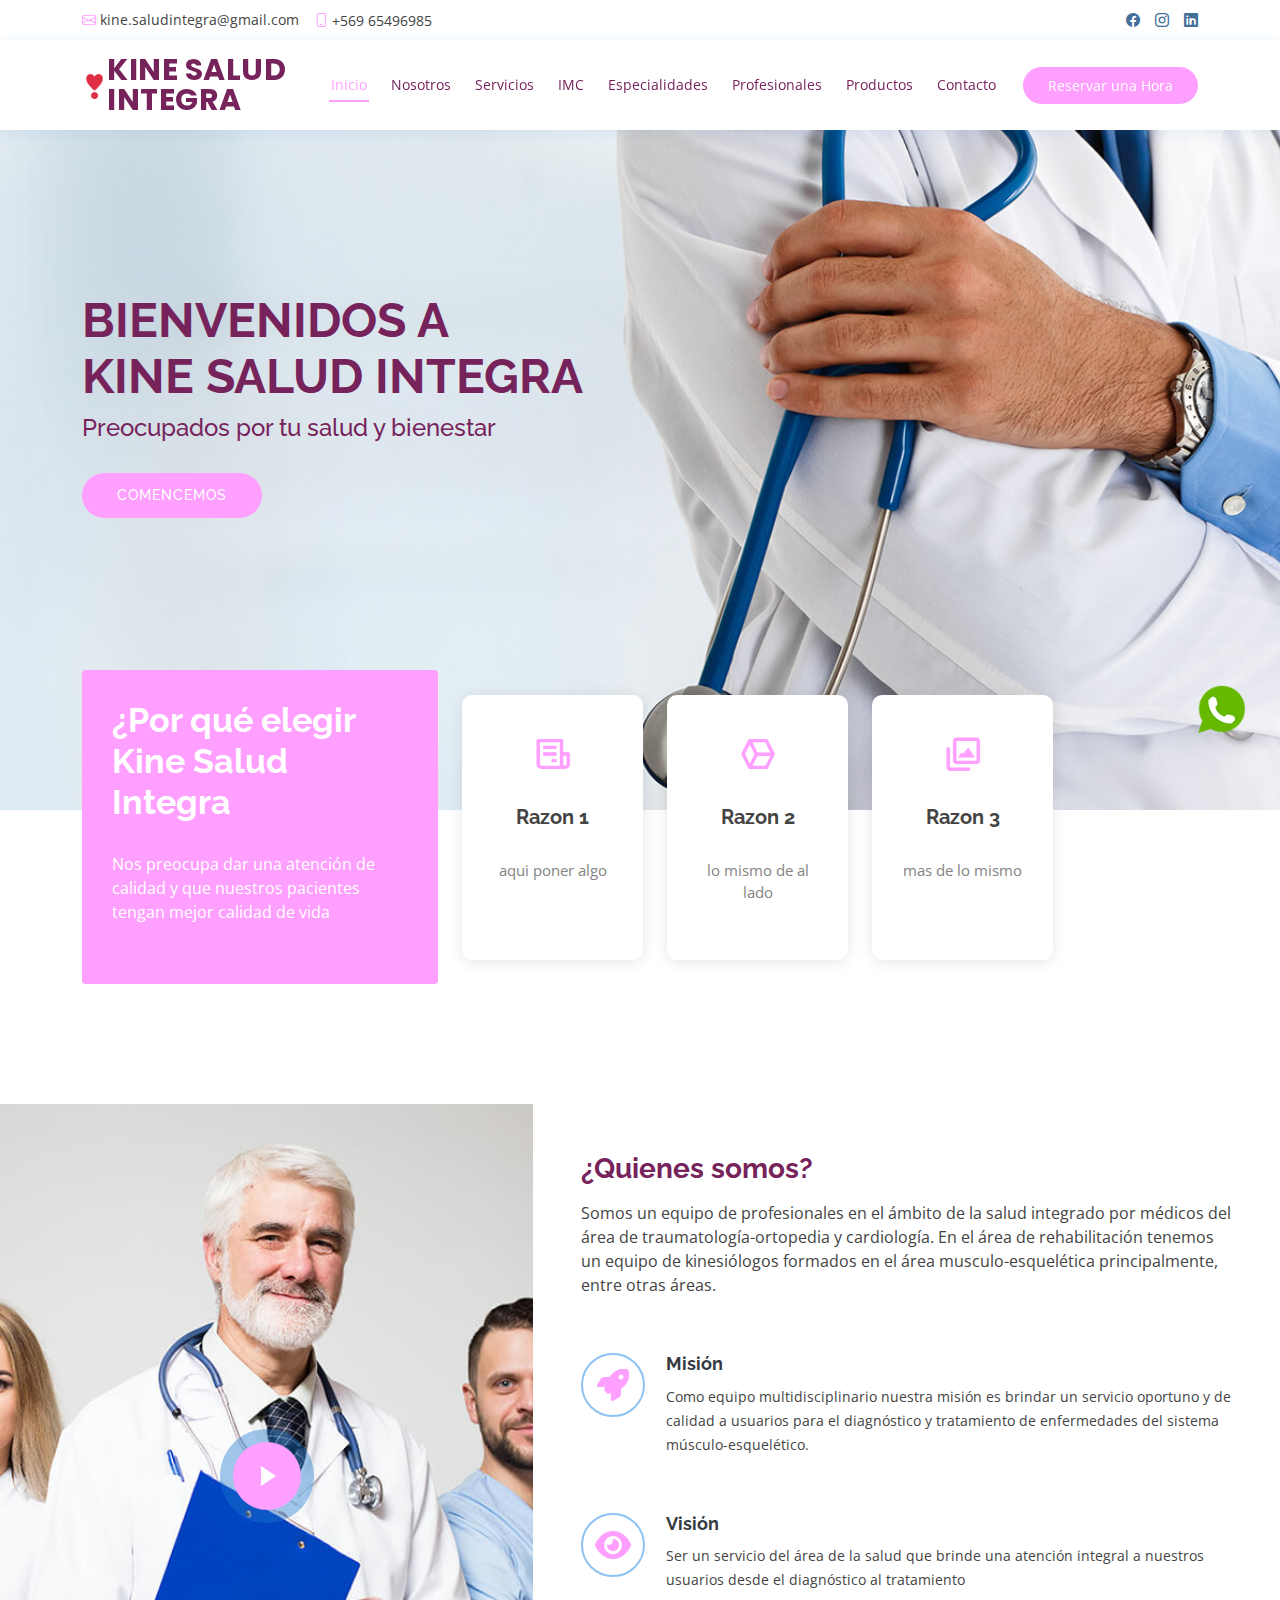
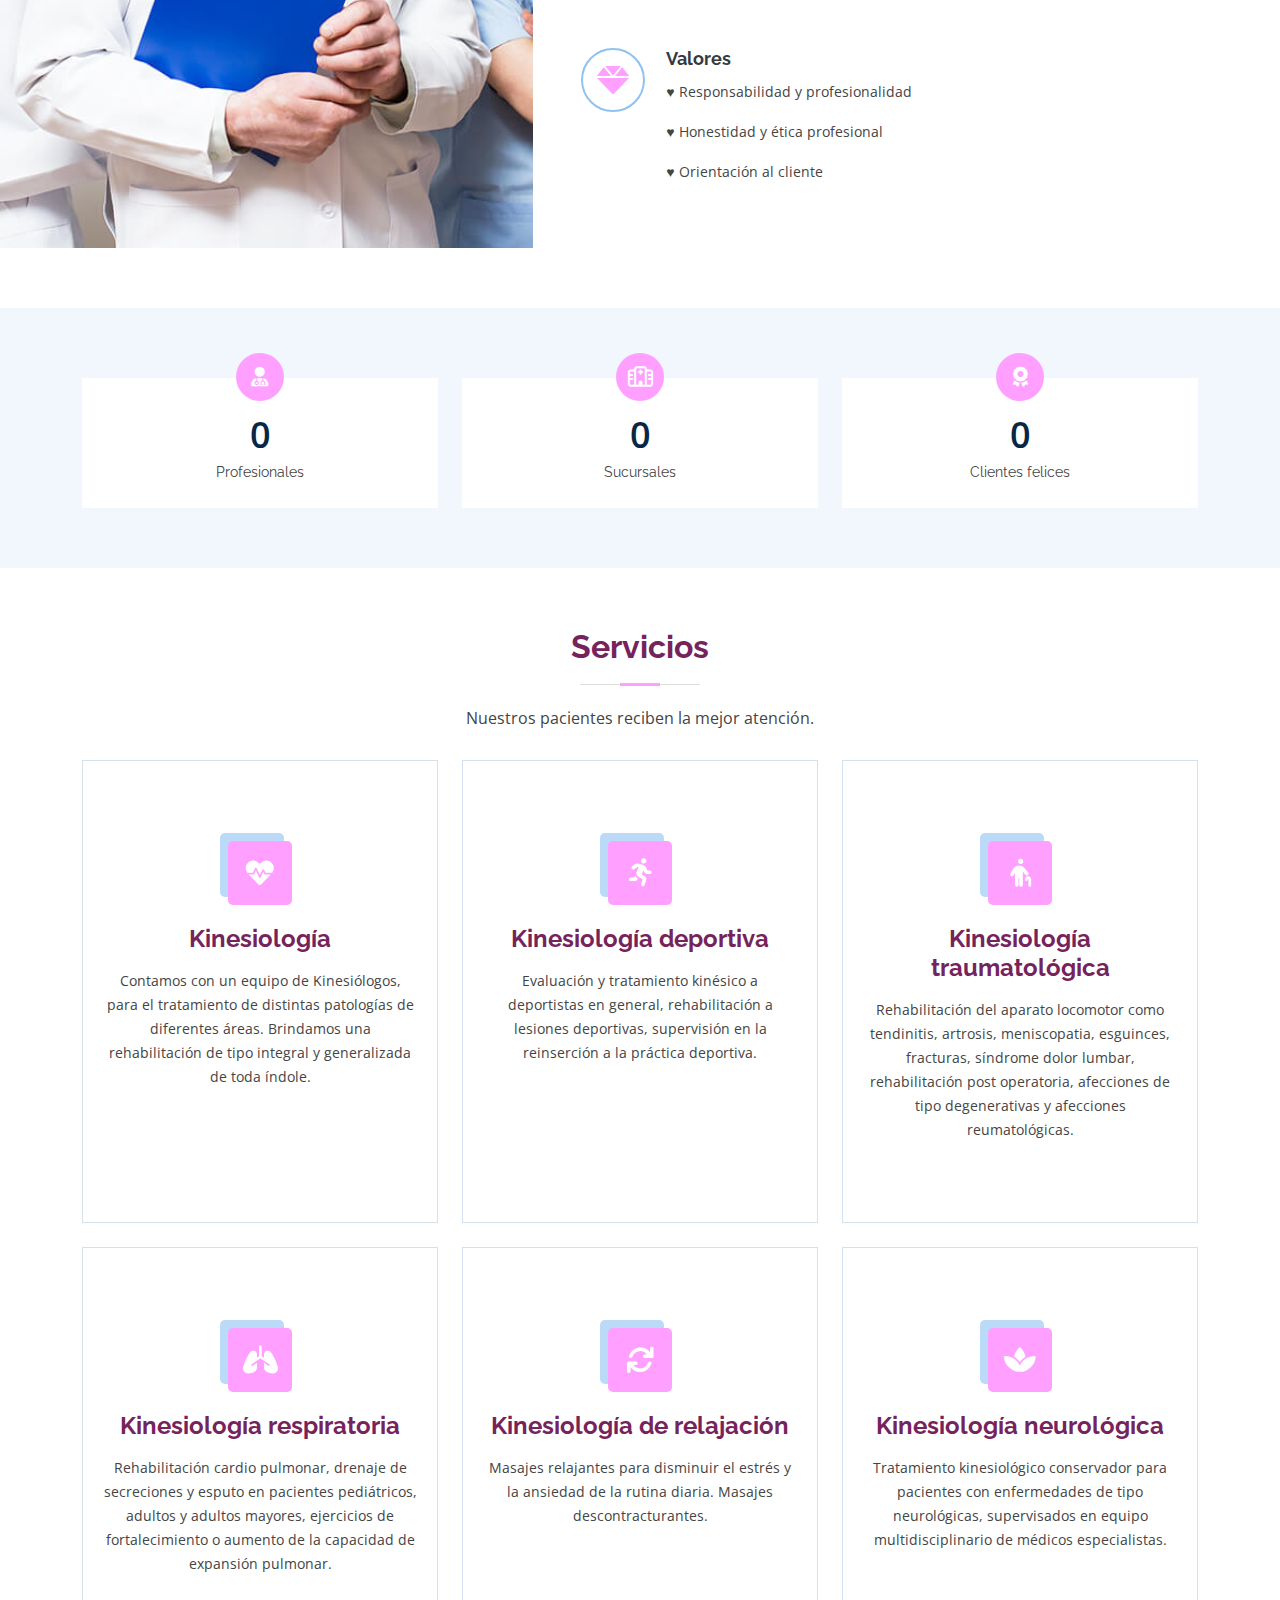
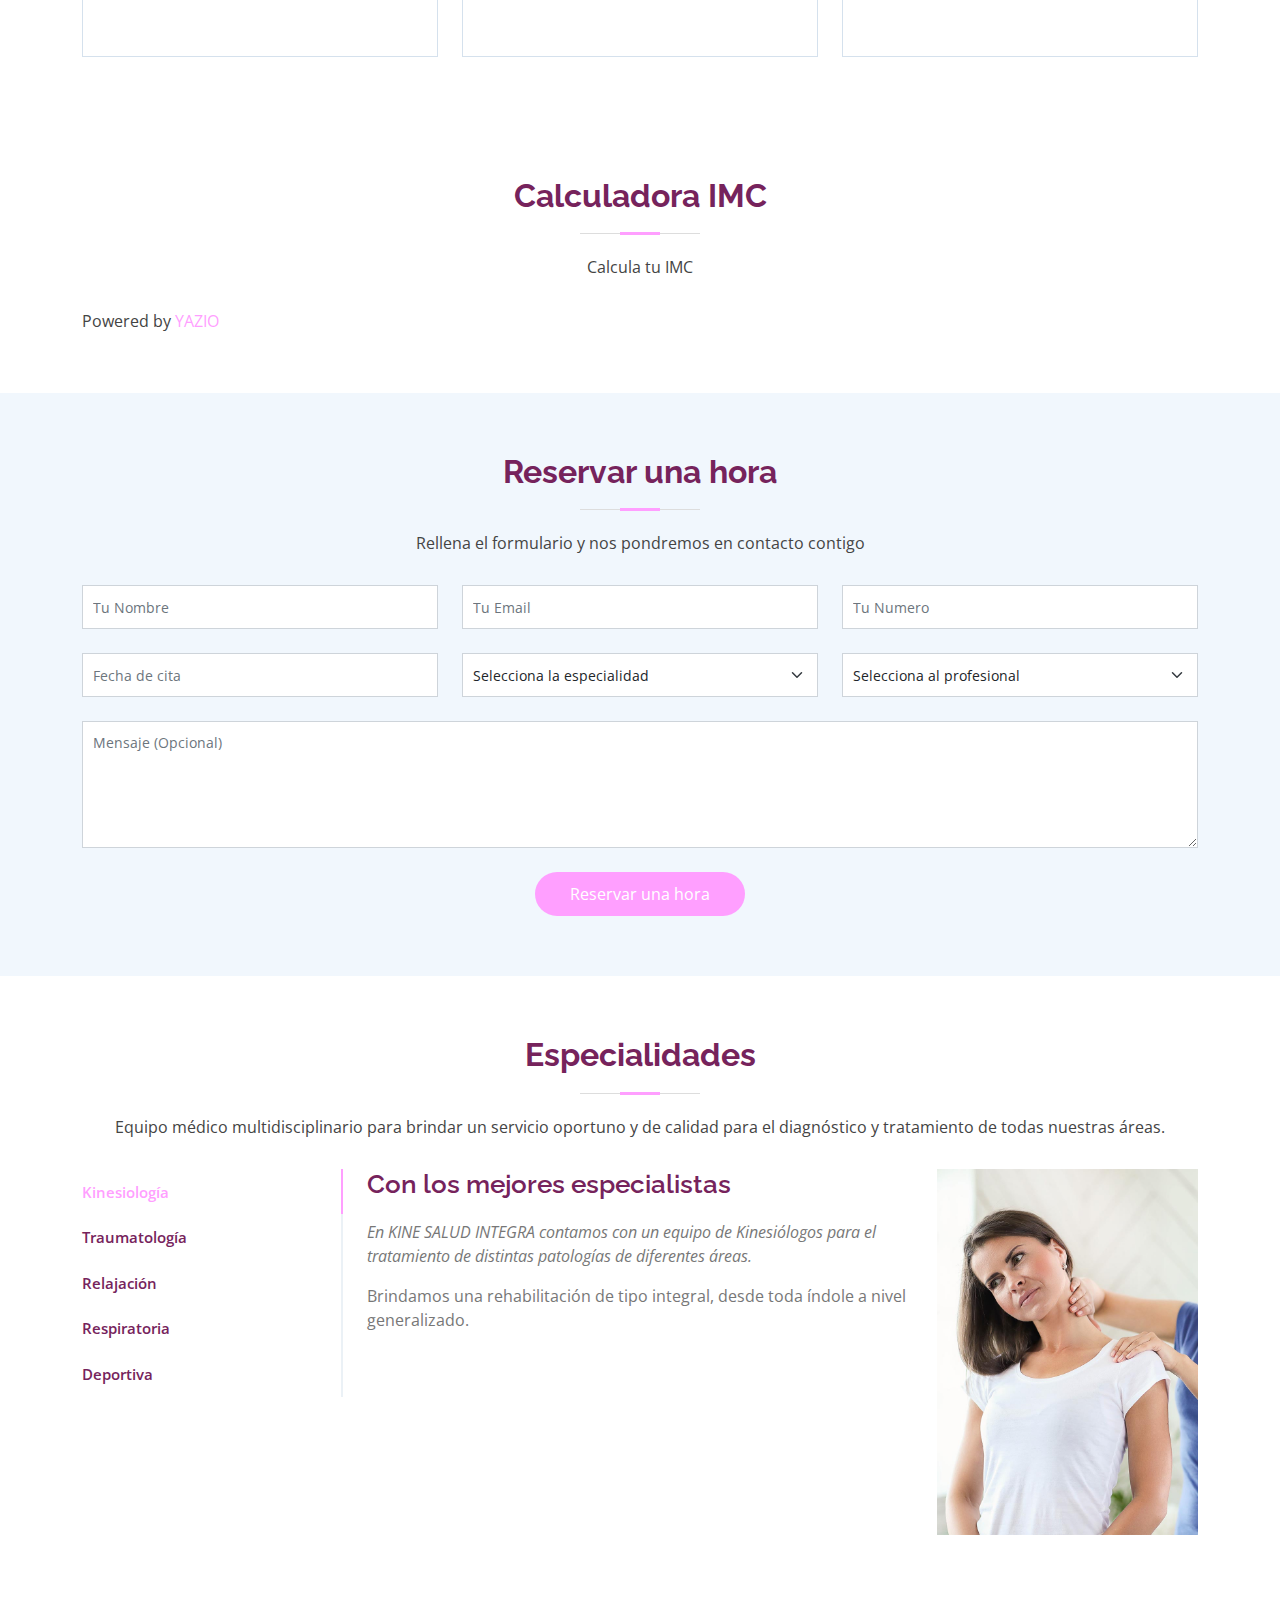
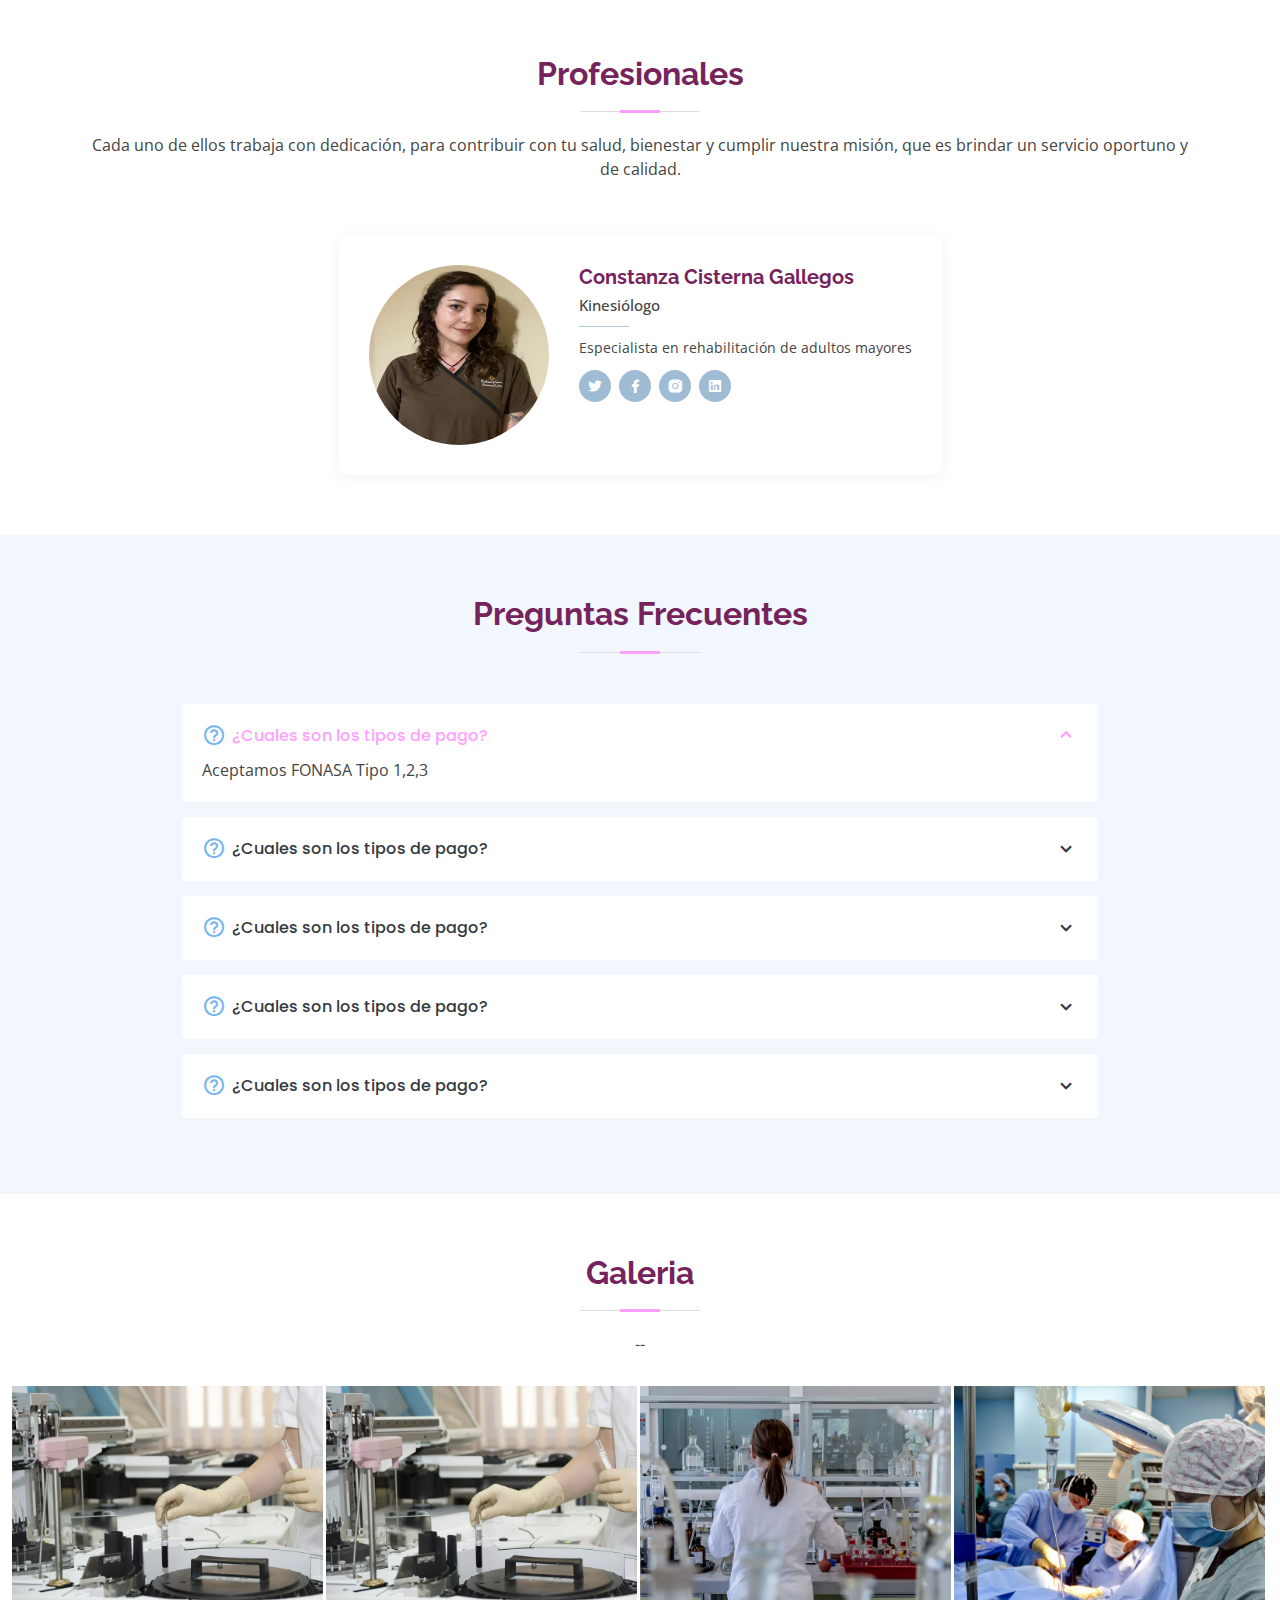
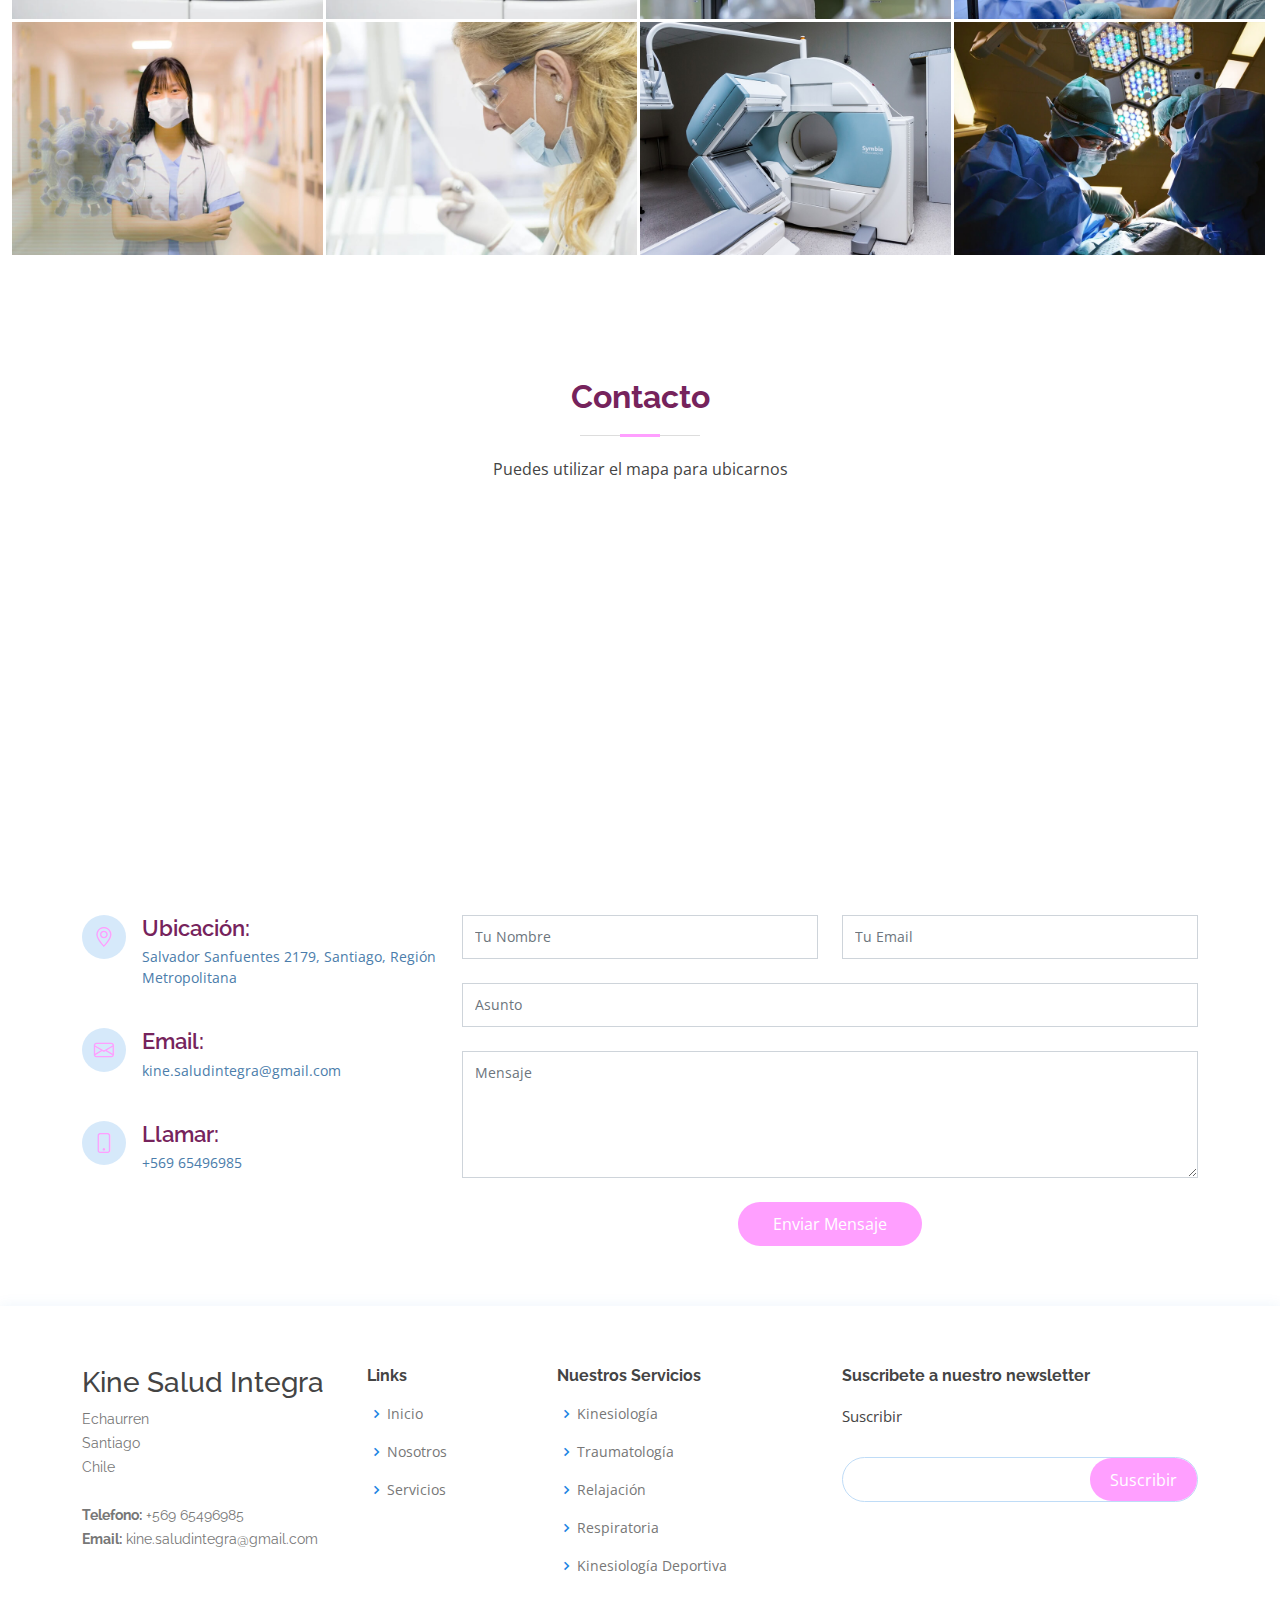
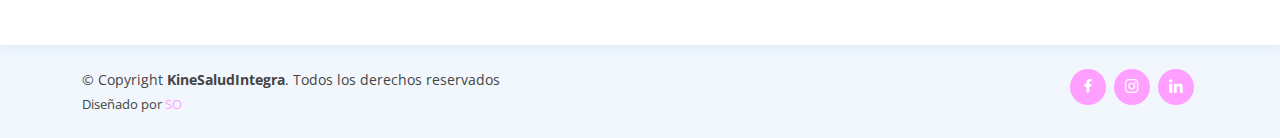
==== commit 8195038e: "Add files via upload" ====
--- a/index.html
+++ b/index.html
@@ -62,6 +62,7 @@
           <li><a class="nav-link scrollto active" href="#hero">Inicio</a></li>
           <li><a class="nav-link scrollto" href="#about">Nosotros</a></li>
           <li><a class="nav-link scrollto" href="#services">Servicios</a></li>
+          <li><a class="nav-link scrollto" href="calculadora.html">IMC</a></li>
           <li><a class="nav-link scrollto" href="#departments">Especialidades</a></li>
           <li><a class="nav-link scrollto" href="#doctors">Profesionales</a></li>
           <li><a class="nav-link scrollto" href="Insumos.html">Productos</a></li>
@@ -87,7 +88,7 @@
         <i class="bi bi-list mobile-nav-toggle"></i>
       </nav><!-- .navbar -->
 
-      <a href="http://wa.me/+56965496985t" class="appointment-btn scrollto"><span class="d-none d-md-inline">Reservar una</span> Hora</a>
+      <a href="http://wa.me/+56965496985" class="appointment-btn scrollto"><span class="d-none d-md-inline">Reservar una</span> Hora</a>
 
     </div>
   </header><!-- End Header -->
@@ -295,6 +296,26 @@
 
       </div>
     </section><!-- End Services Section -->
+
+    <section id="calc" class="services">
+      <div class="container">
+
+        <div class="section-title">
+          <h2>Calculadora IMC</h2>
+          <p>Calcula tu IMC</p>
+        </div>
+
+
+
+          <div class="yz-widget" data-calculator-type="bmi" data-language="es" data-unit-system="metric" data-background-color="#EEEEEE" data-text-color="#212121" data-primary-color="#ED83C0" data-alternate-background-color="#FFFFFF" data-alternate-text-color="#FFFFFF" data-secondary-color="#ED83C0"><span class="yz-copyright">Powered by <a href="https://www.yazio.com/es/calculadora-imc">YAZIO</a></span></div>
+          <script src="https://widget.yazio.com/calculator.js" async></script>
+
+
+
+      </div>
+    </section><!-- End Services Section -->
+
+
 
     <!-- ======= Appointment Section ======= -->
     <section id="appointment" class="appointment section-bg">
--- a/assets/css/style.css
+++ b/assets/css/style.css
@@ -1,3 +1,69 @@
+.portfolio-details {
+ padding-top: 55px;
+}/*pading arriba de pelota*/
+
+.portfolio-details .portfolio-details-slider img {
+ width: 70%;
+}/*resolucion de la imagen tamaño*/
+
+.portfolio-details .portfolio-details-slider .swiper-pagination {
+ margin-top: 20px;
+ position: relative;
+}/*margen entre imagen y 3 puntitos*/
+
+.portfolio-details .portfolio-details-slider .swiper-pagination .swiper-pagination-bullet {
+ width: 12px;
+ height: 12px;
+ background-color: #fff;
+ opacity: 1;
+ border: 1px solid #FF9FFF;
+}/*color de los 3 puntitos*/
+
+.portfolio-details .portfolio-details-slider .swiper-pagination .swiper-pagination-bullet-active {
+ background-color: #FF9FFF;
+}/*color de los 3 puntitos*/
+
+.portfolio-details .portfolio-info {
+ padding: 35px;
+ box-shadow: 0px 0 30px rgba(34, 34, 34, 0.08);
+}/*pading de la caja con */
+
+.portfolio-details .portfolio-info h3 {
+ font-size: 22px;
+ font-weight: 700;
+ margin-bottom: 20px;
+ padding-bottom: 20px;
+ border-bottom: 1px solid #eee;
+}
+
+.portfolio-details .portfolio-info ul {
+ list-style: none;
+ padding: 0;
+ font-size: 15px;
+}
+
+.portfolio-details .portfolio-info ul li+li {
+ margin-top: 10px;
+}
+
+.portfolio-details .portfolio-description {
+ padding-top: 30px;
+}
+
+.portfolio-details .portfolio-description h2 {
+ font-size: 26px;
+ font-weight: 700;
+ margin-bottom: 20px;
+ text-align:center;
+}
+
+.portfolio-details .portfolio-description p {
+ padding-left: 10px;
+ padding-right: 10px;
+ text-align:justify;
+}
+
+
 /*BOTON WHATSAPP*/
 .redes-flotantes {
 position: fixed;
@@ -214,7 +280,7 @@
 }
 
 #header .logo a {
-  color: #2c4964;
+  color: #76235C;
 }
 
 #header .logo img {
@@ -282,7 +348,7 @@
   align-items: center;
   justify-content: space-between;
   font-size: 14px;
-  color: #2c4964;
+  color: #76235C;
   white-space: nowrap;
   transition: 0.3s;
   border-bottom: 2px solid #fff;
@@ -375,7 +441,7 @@
 * Mobile Navigation
 */
 .mobile-nav-toggle {
-  color: #2c4964;
+  color: #76235C;
   font-size: 28px;
   cursor: pointer;
   display: none;
@@ -436,7 +502,7 @@
 .navbar-mobile a:focus {
   padding: 10px 20px;
   font-size: 15px;
-  color: #2c4964;
+  color: #76235C;
   border: none;
 }
 
@@ -506,11 +572,11 @@
   font-weight: 700;
   line-height: 56px;
   text-transform: uppercase;
-  color: #2c4964;
+  color: #76235C;
 }
 
 #hero h2 {
-  color: #2c4964;
+  color: #76235C;
   margin: 10px 0 0 0;
   font-size: 24px;
 }
@@ -591,7 +657,7 @@
   margin-bottom: 20px;
   padding-bottom: 20px;
   position: relative;
-  color: #2c4964;
+  color: #76235C;
 }
 
 .section-title h2::before {
@@ -624,15 +690,15 @@
 # Breadcrumbs
 --------------------------------------------------------------*/
 .breadcrumbs {
-  padding: 20px 0;
+  padding: 30px 0;
   background-color: #f1f7fd;
   min-height: 40px;
-  margin-top: 120px;
+  margin-top: 130px;
 }
 
 @media (max-width: 992px) {
   .breadcrumbs {
-    margin-top: 100px;
+    margin-top: 110px;
   }
 }
 
@@ -758,7 +824,7 @@
 .about .icon-boxes h3 {
   font-size: 28px;
   font-weight: 700;
-  color: #2c4964;
+  color: #76235C;
   margin-bottom: 15px;
 }
 
@@ -1012,7 +1078,7 @@
 }
 
 .services .icon-box h4 a {
-  color: #2c4964;
+  color: #76235C;
 }
 
 .services .icon-box p {
@@ -1156,7 +1222,7 @@
   border: 0;
   padding: 12px 15px 12px 0;
   transition: 0.3s;
-  color: #2c4964;
+  color: #76235C;
   border-radius: 0;
   border-right: 2px solid #ebf1f6;
   font-weight: 600;
@@ -1181,7 +1247,7 @@
   font-size: 26px;
   font-weight: 600;
   margin-bottom: 20px;
-  color: #2c4964;
+  color: #76235C;
 }
 
 .departments .details p {
@@ -1240,7 +1306,7 @@
   font-weight: 700;
   margin-bottom: 5px;
   font-size: 20px;
-  color: #2c4964;
+  color: #76235C;
 }
 
 .doctors .member span {
@@ -1540,7 +1606,7 @@
   font-size: 22px;
   font-weight: 600;
   margin-bottom: 5px;
-  color: #2c4964;
+  color: #76235C;
 }
 
 .contact .info p {
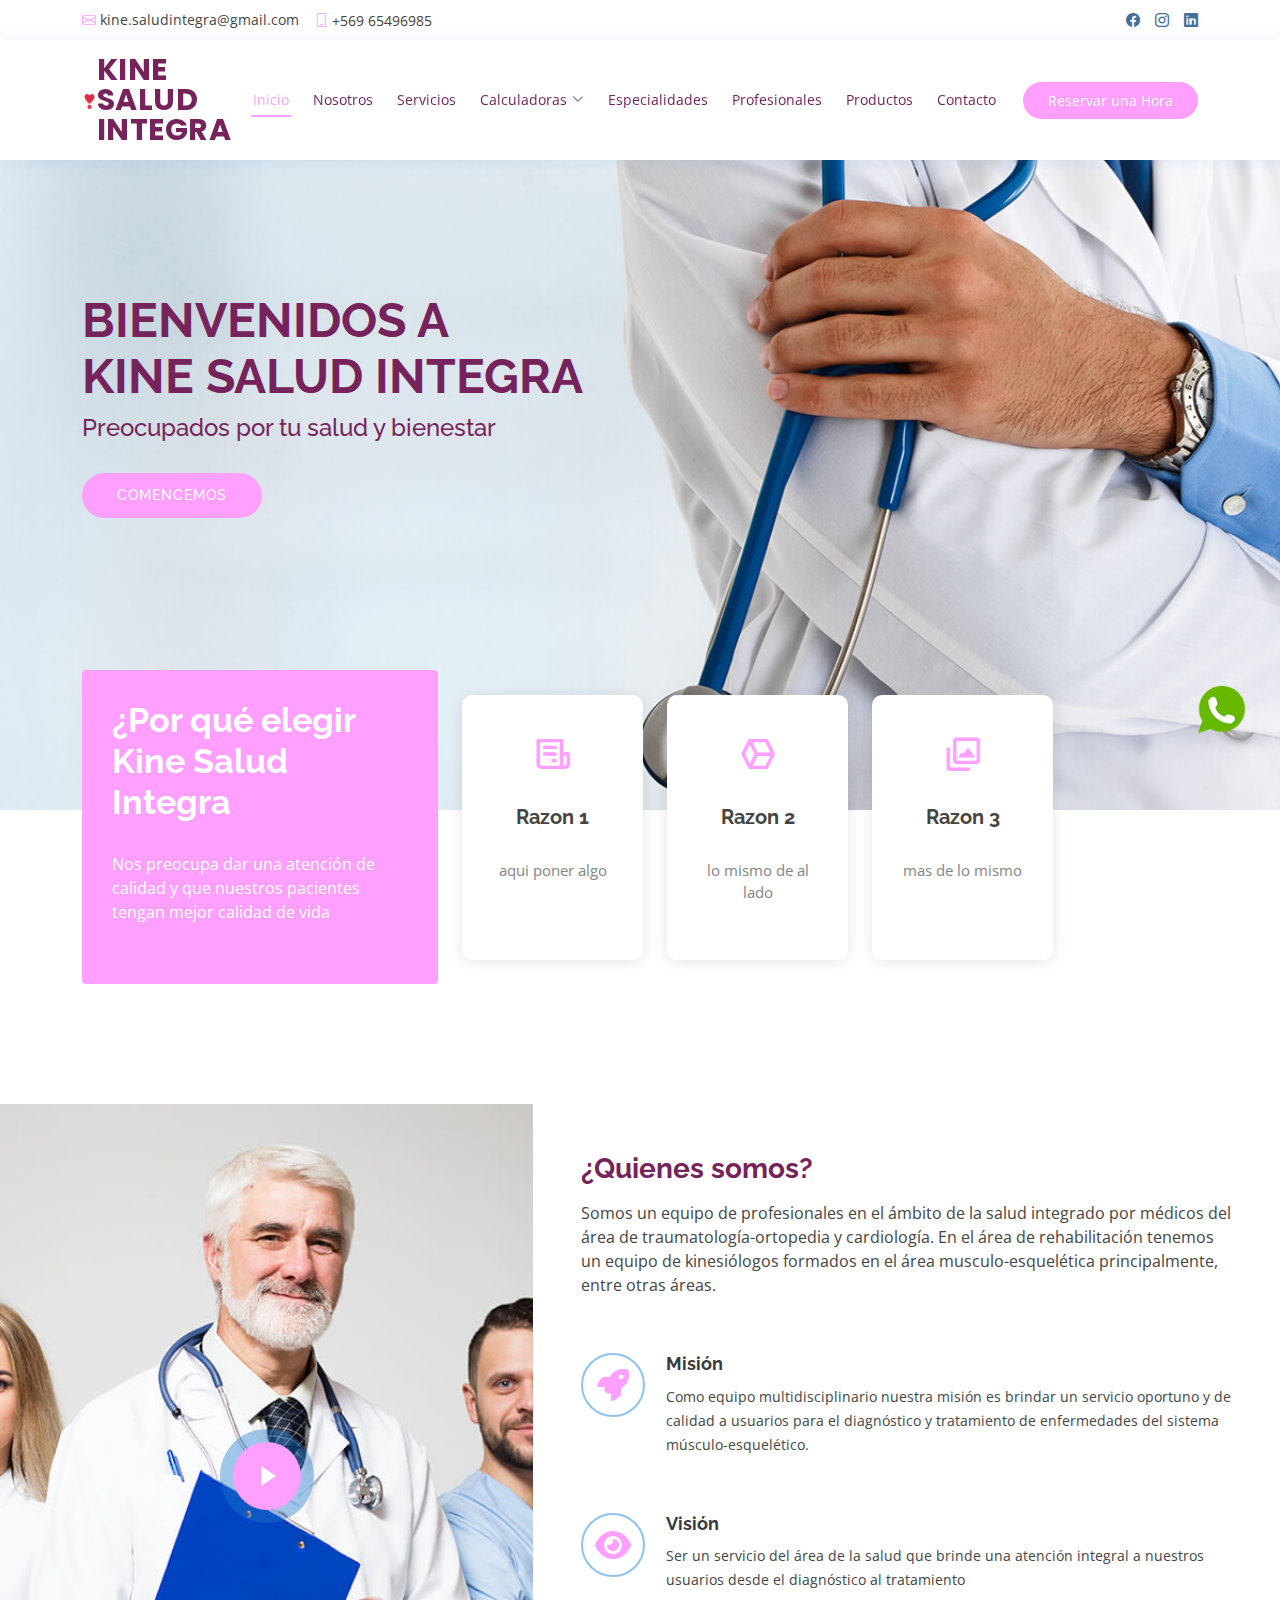
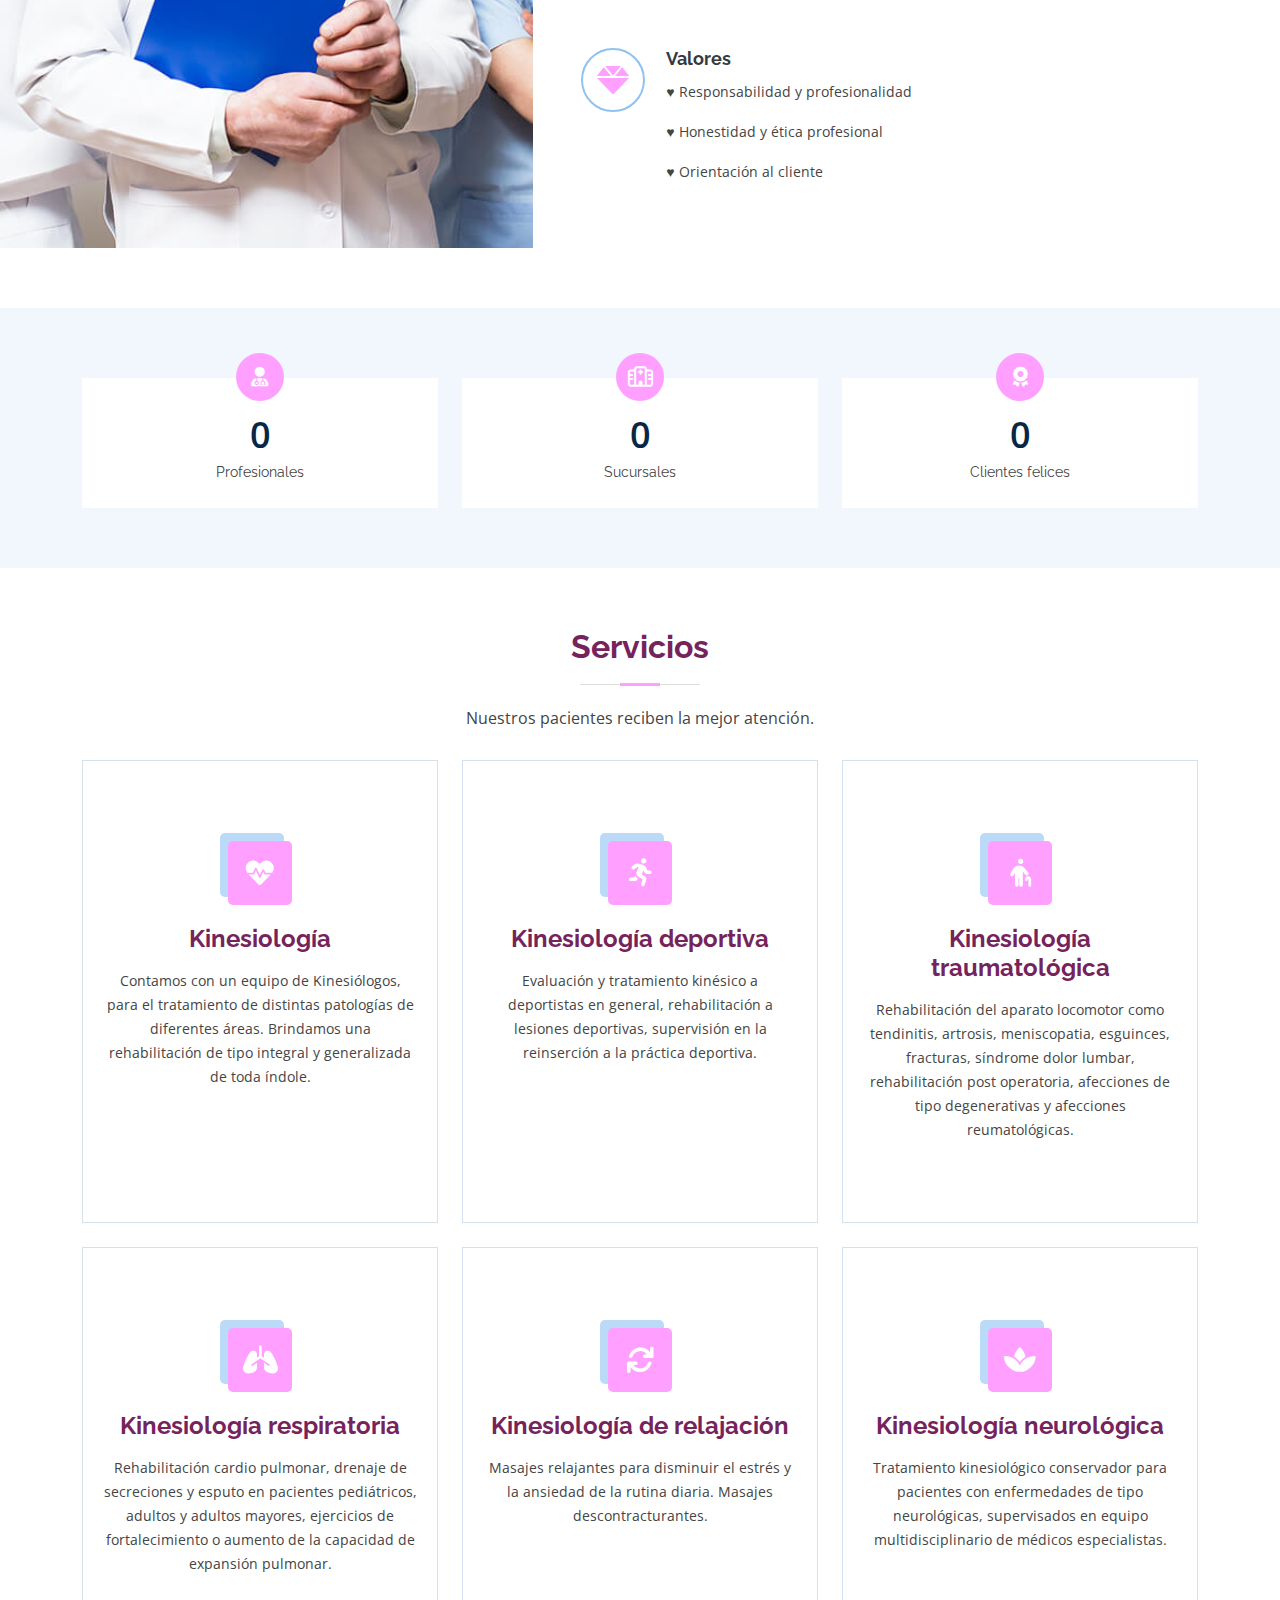
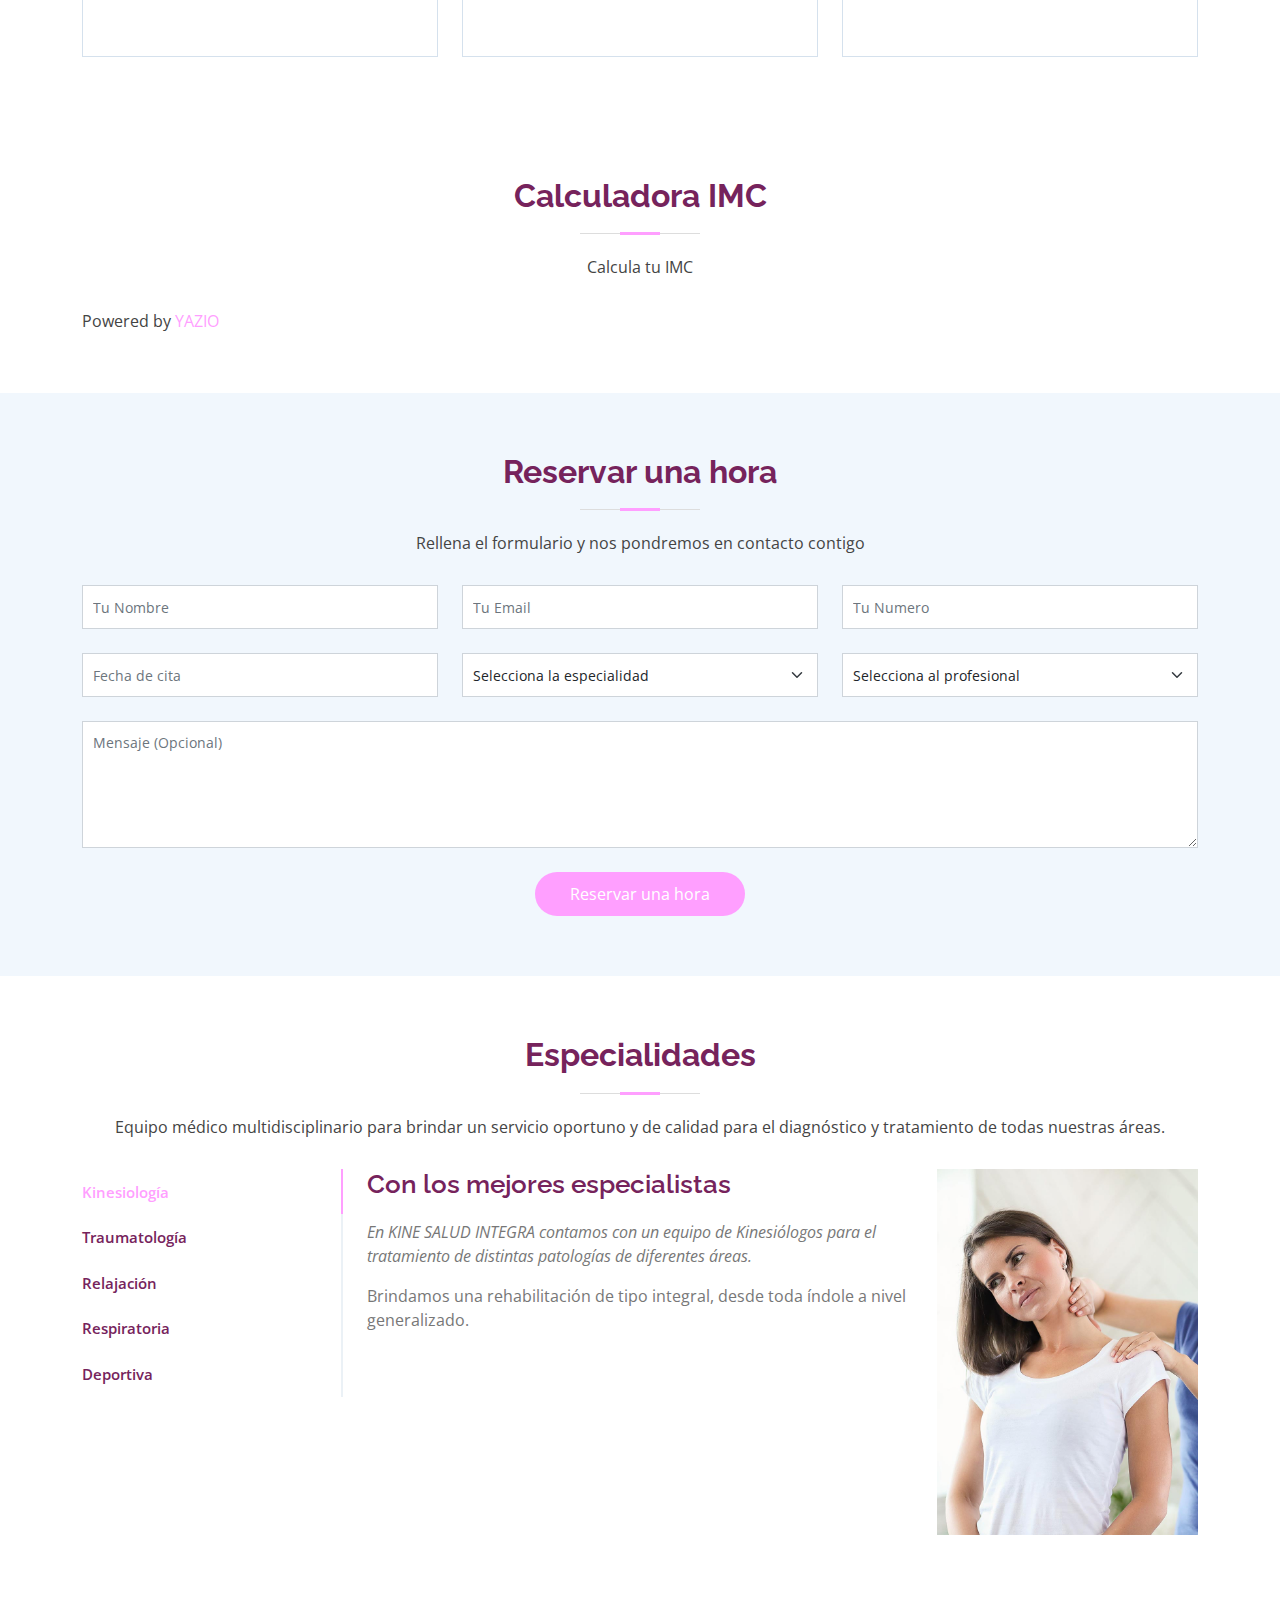
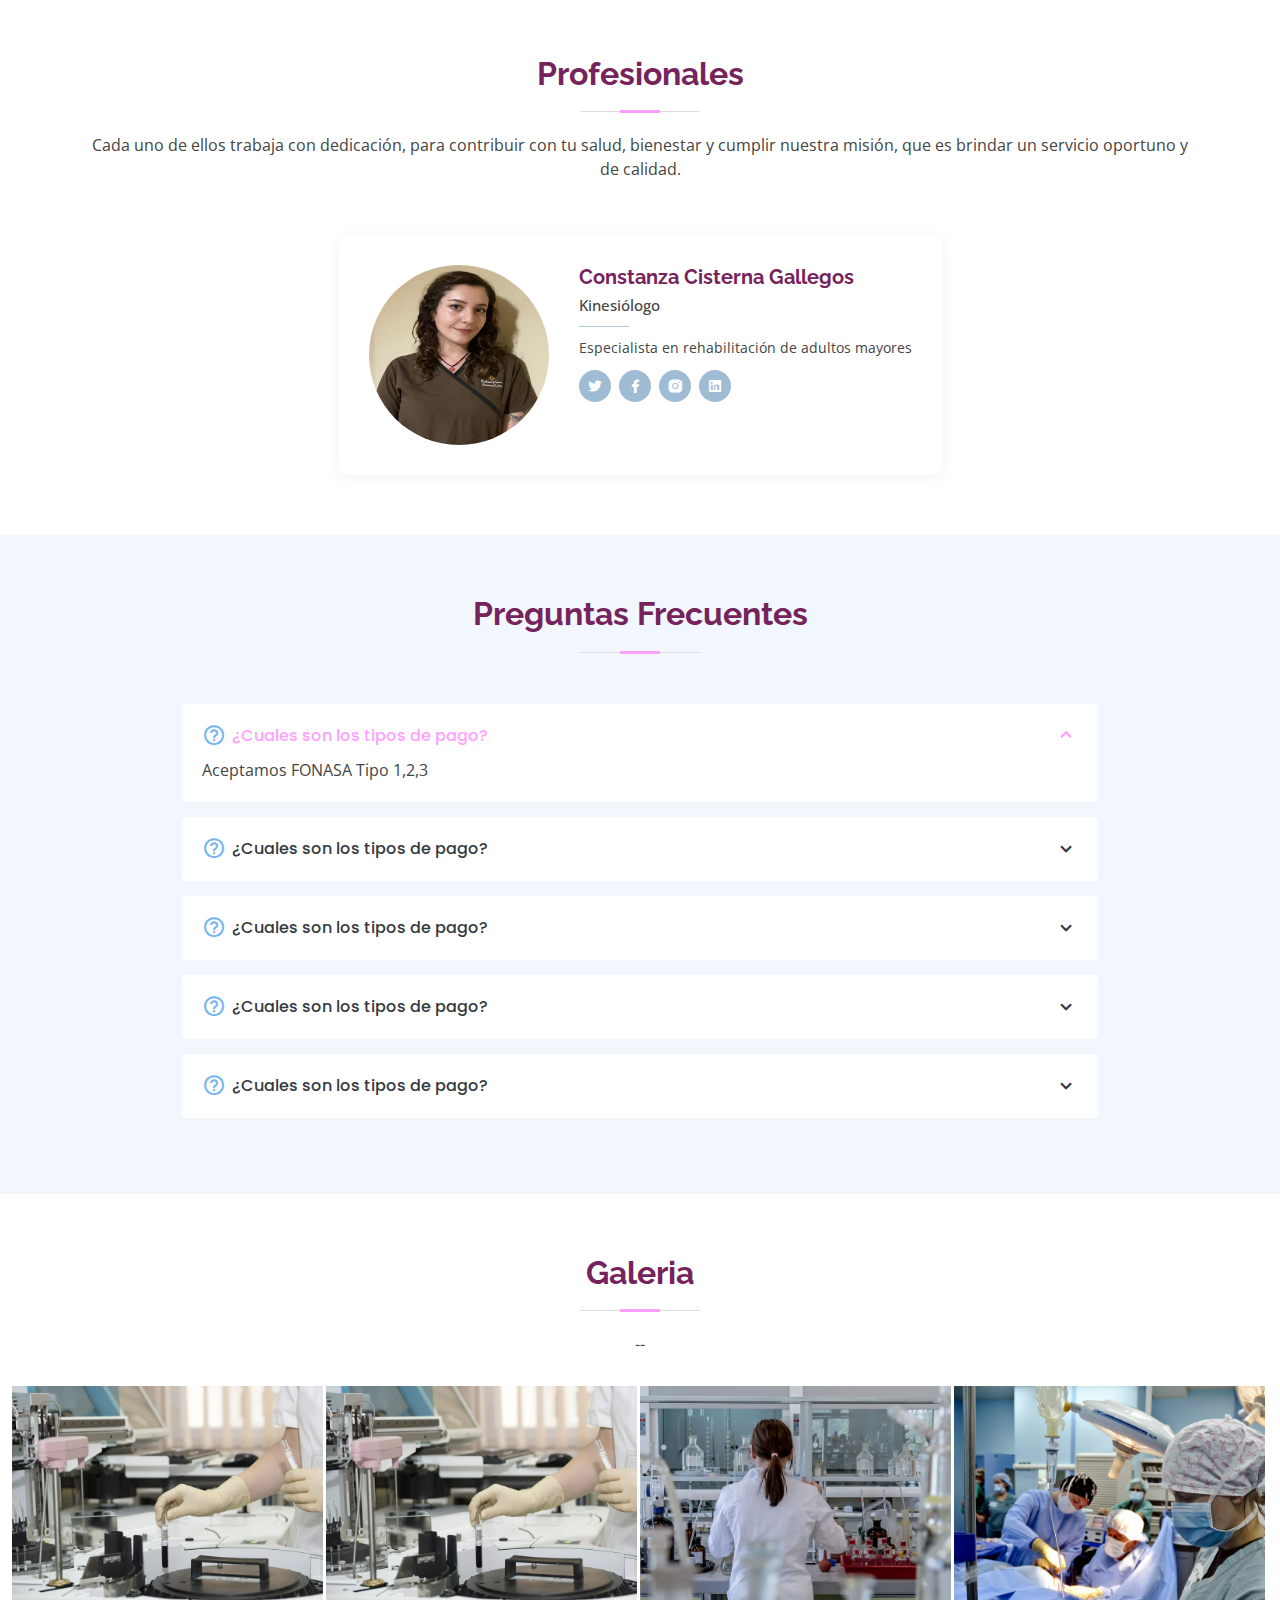
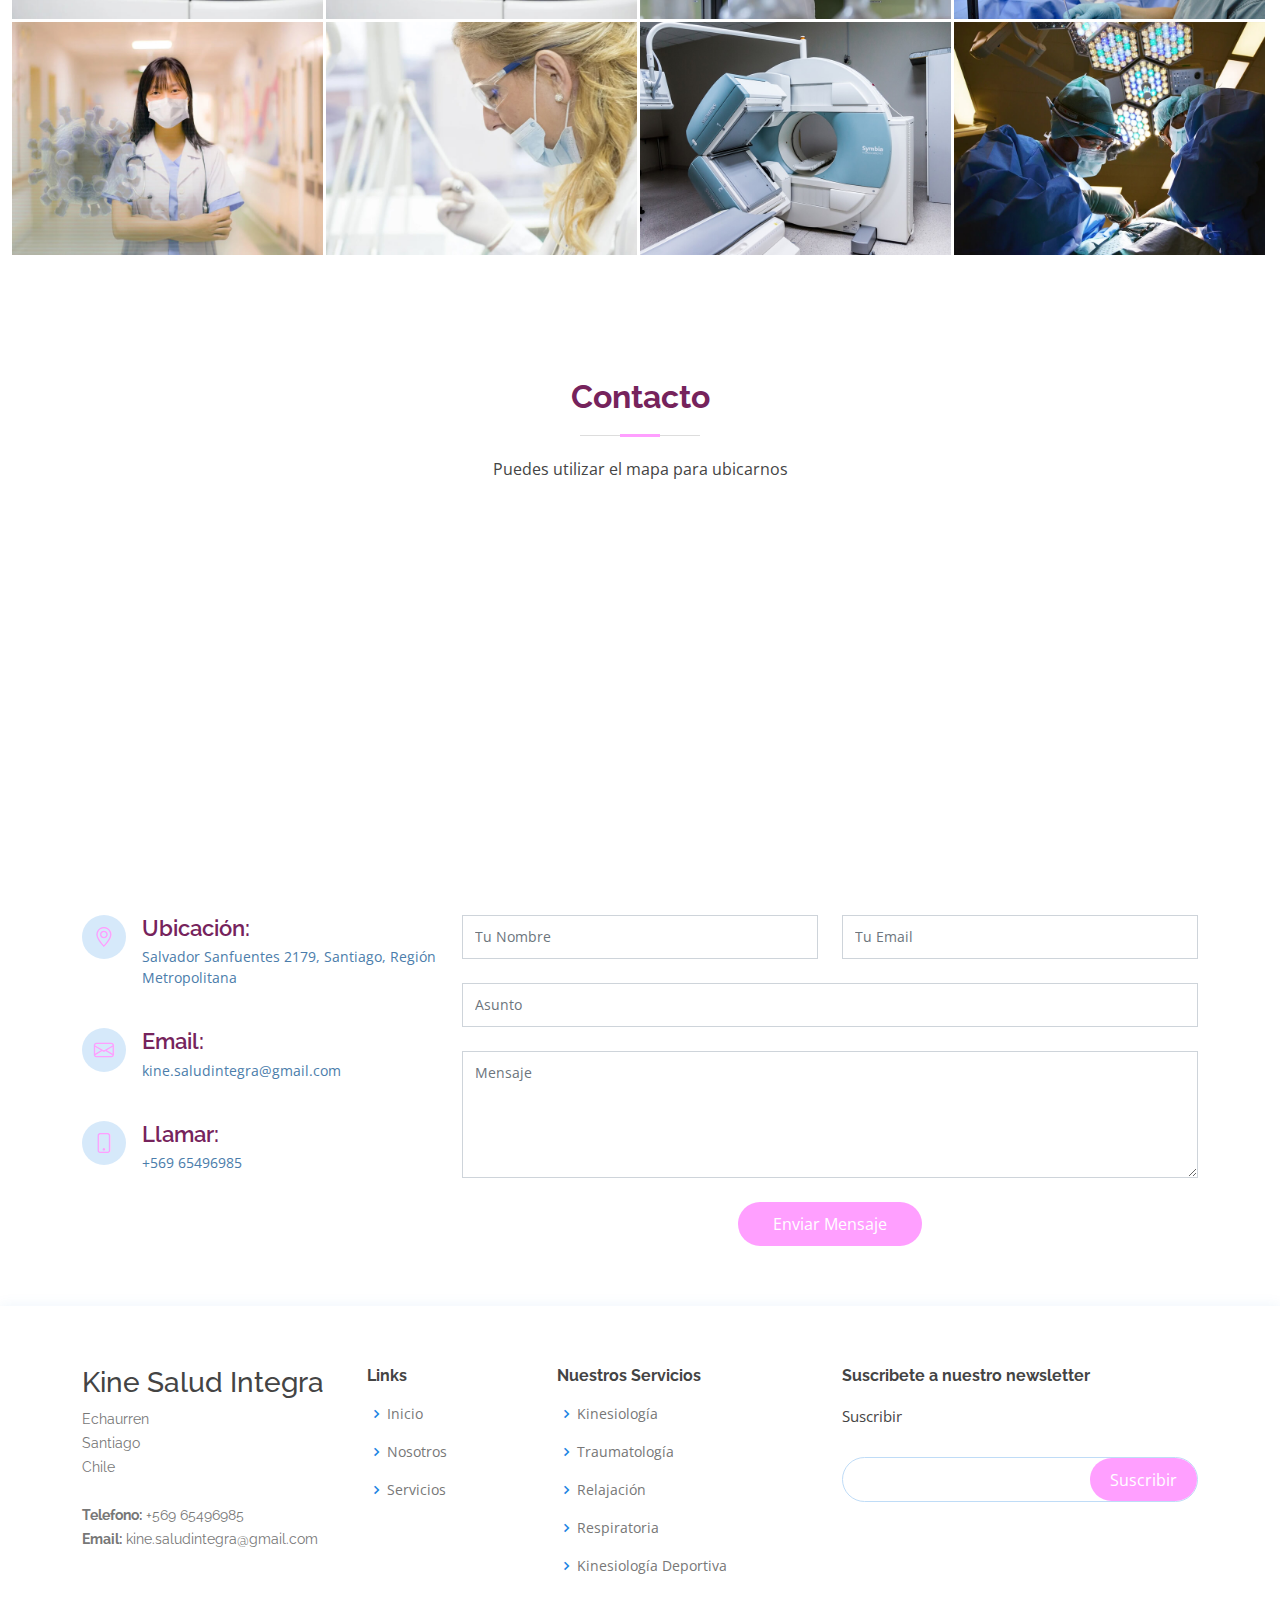
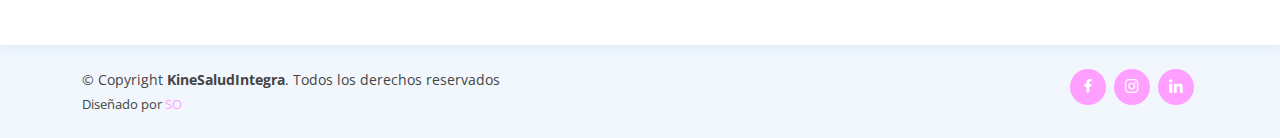
==== commit 91ff7f4d: "Add files via upload" ====
--- a/index.html
+++ b/index.html
@@ -62,14 +62,11 @@
           <li><a class="nav-link scrollto active" href="#hero">Inicio</a></li>
           <li><a class="nav-link scrollto" href="#about">Nosotros</a></li>
           <li><a class="nav-link scrollto" href="#services">Servicios</a></li>
-          <li><a class="nav-link scrollto" href="calculadora.html">IMC</a></li>
-          <li><a class="nav-link scrollto" href="#departments">Especialidades</a></li>
-          <li><a class="nav-link scrollto" href="#doctors">Profesionales</a></li>
-          <li><a class="nav-link scrollto" href="Insumos.html">Productos</a></li>
-          <!-- <li class="dropdown"><a href="insumos.html"><span>Insumos</span> <i class="bi bi-chevron-down"></i></a>
+          <li class="dropdown"><a href="#"><span>Calculadoras</span> <i class="bi bi-chevron-down"></i></a>
             <ul>
-              <li><a href="Insumos.html#gallery">Compresas</a></li>
-              <li class="dropdown"><a href="#"><span>Bandas Elasticas</span> <i class="bi bi-chevron-right"></i></a>
+              <li><a href="calculadora.html">Calculadora IMC</a></li>
+              <li><a href="calories.html">Calculadora Calorias</a></li>
+              <!-- <li class="dropdown"><a href="#"><span>Bandas Elasticas</span> <i class="bi bi-chevron-right"></i></a>
                 <ul>
                   <li><a href="#">Deep Drop Down 1</a></li>
                   <li><a href="#">Deep Drop Down 2</a></li>
@@ -80,9 +77,13 @@
               </li>
               <li><a href="#">Drop Down 2</a></li>
               <li><a href="#">Drop Down 3</a></li>
-              <li><a href="#">Drop Down 4</a></li>
+              <li><a href="#">Drop Down 4</a></li> -->
             </ul>
-          </li> -->
+          </li>
+          <li><a class="nav-link scrollto" href="#departments">Especialidades</a></li>
+          <li><a class="nav-link scrollto" href="#doctors">Profesionales</a></li>
+          <li><a class="nav-link scrollto" href="Insumos.html">Productos</a></li>
+
           <li><a class="nav-link scrollto" href="#contact">Contacto</a></li>
         </ul>
         <i class="bi bi-list mobile-nav-toggle"></i>
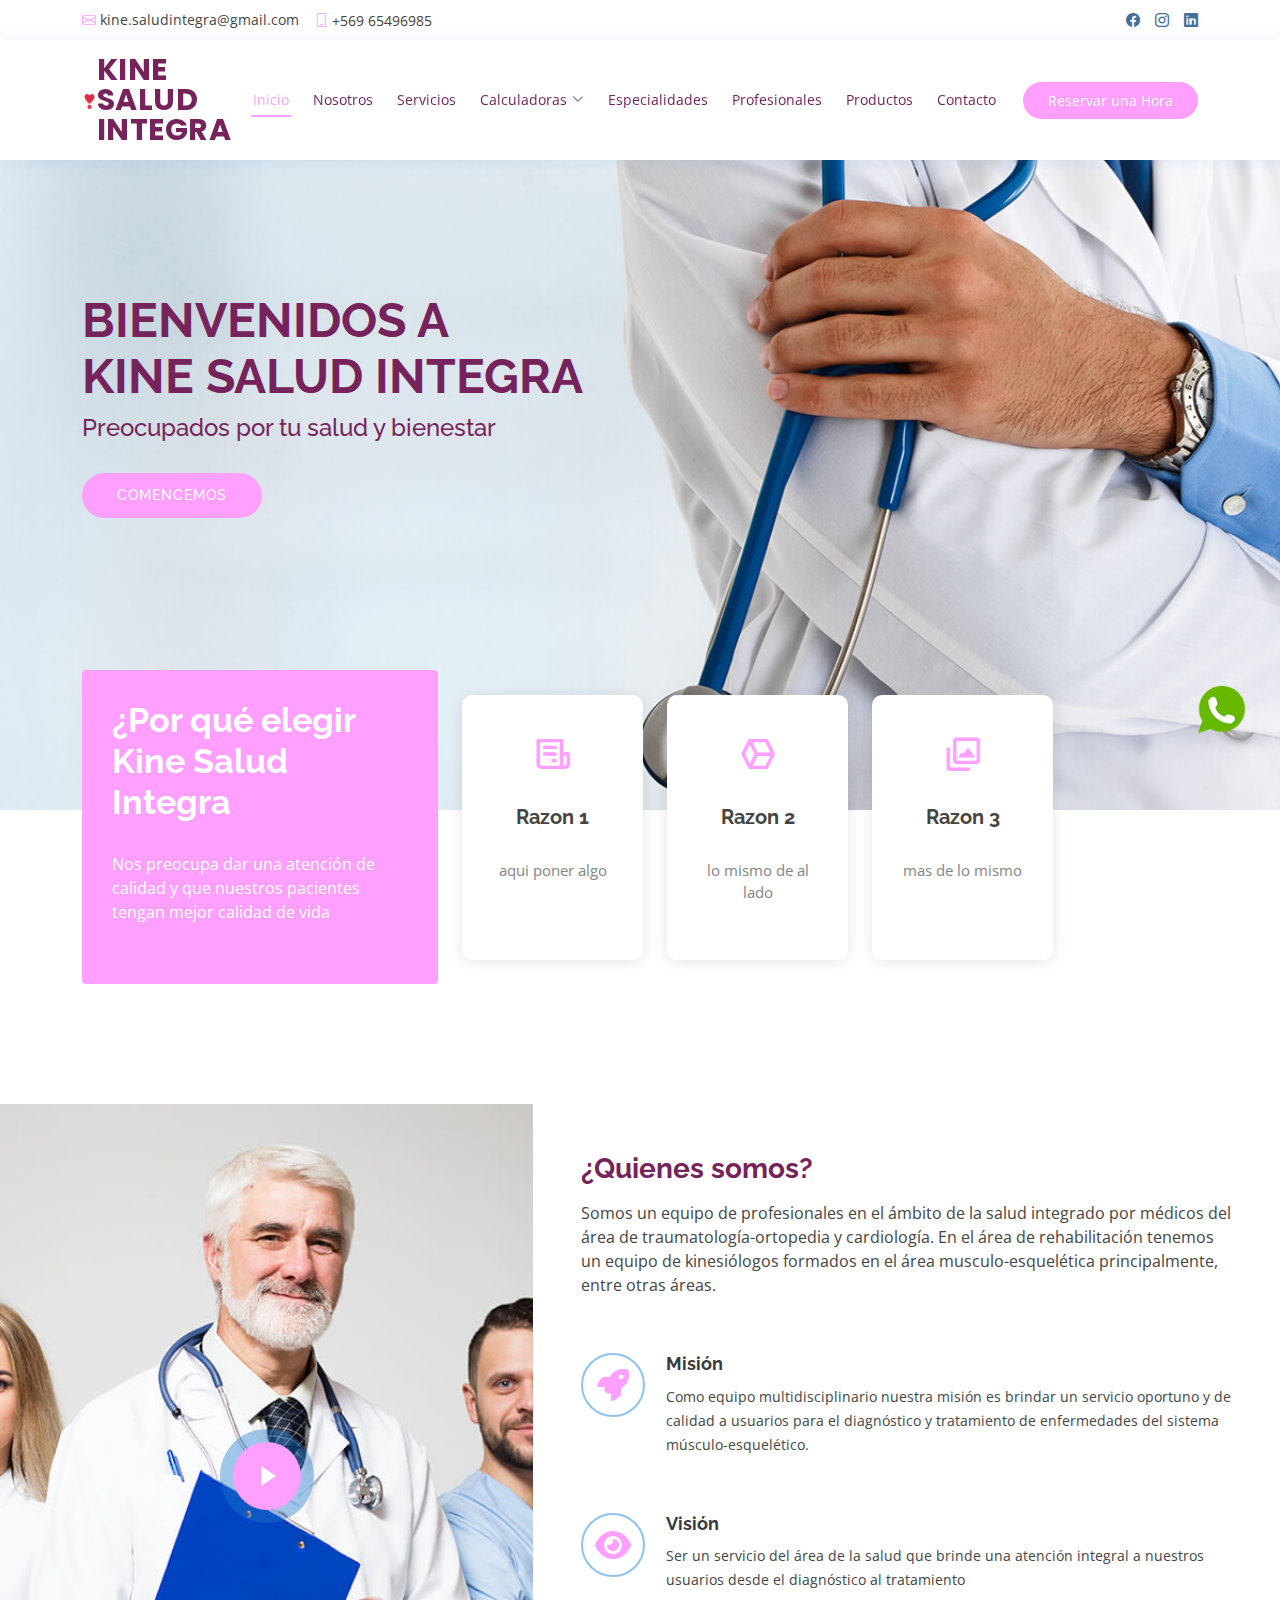
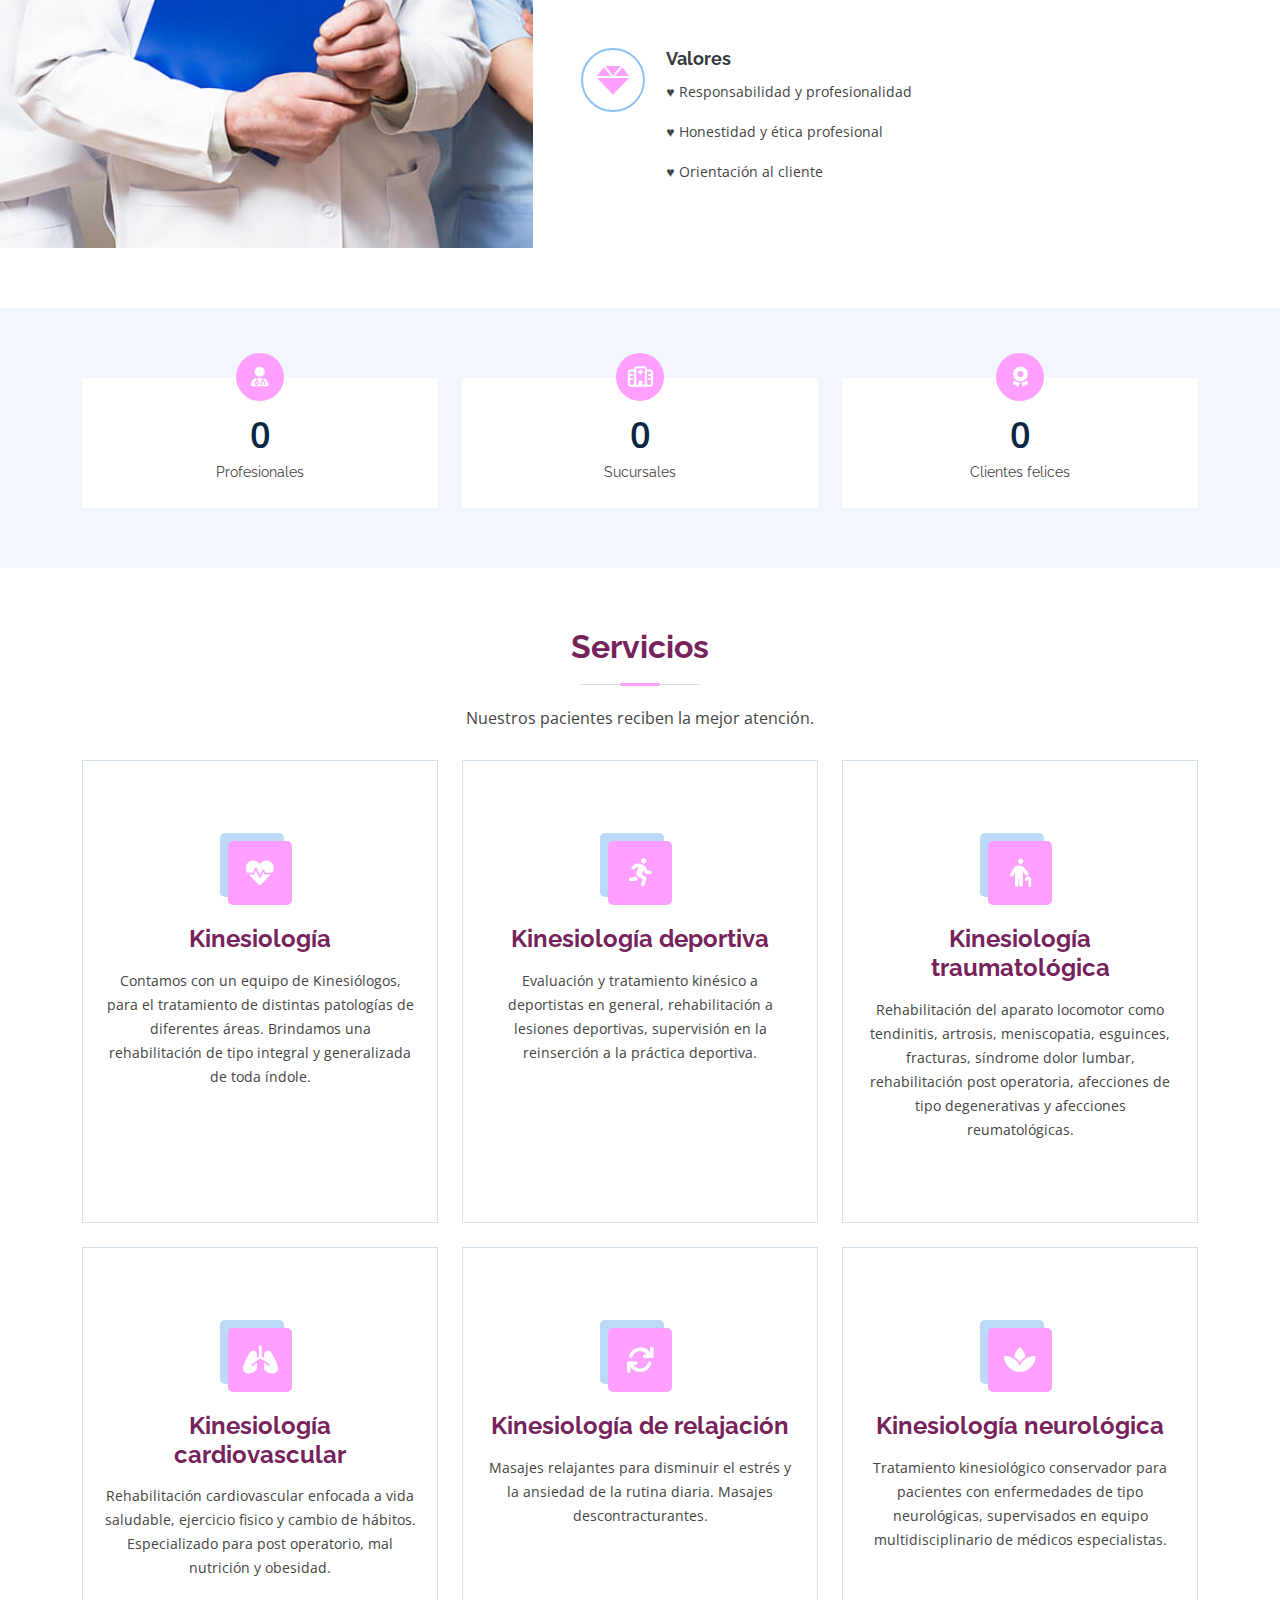
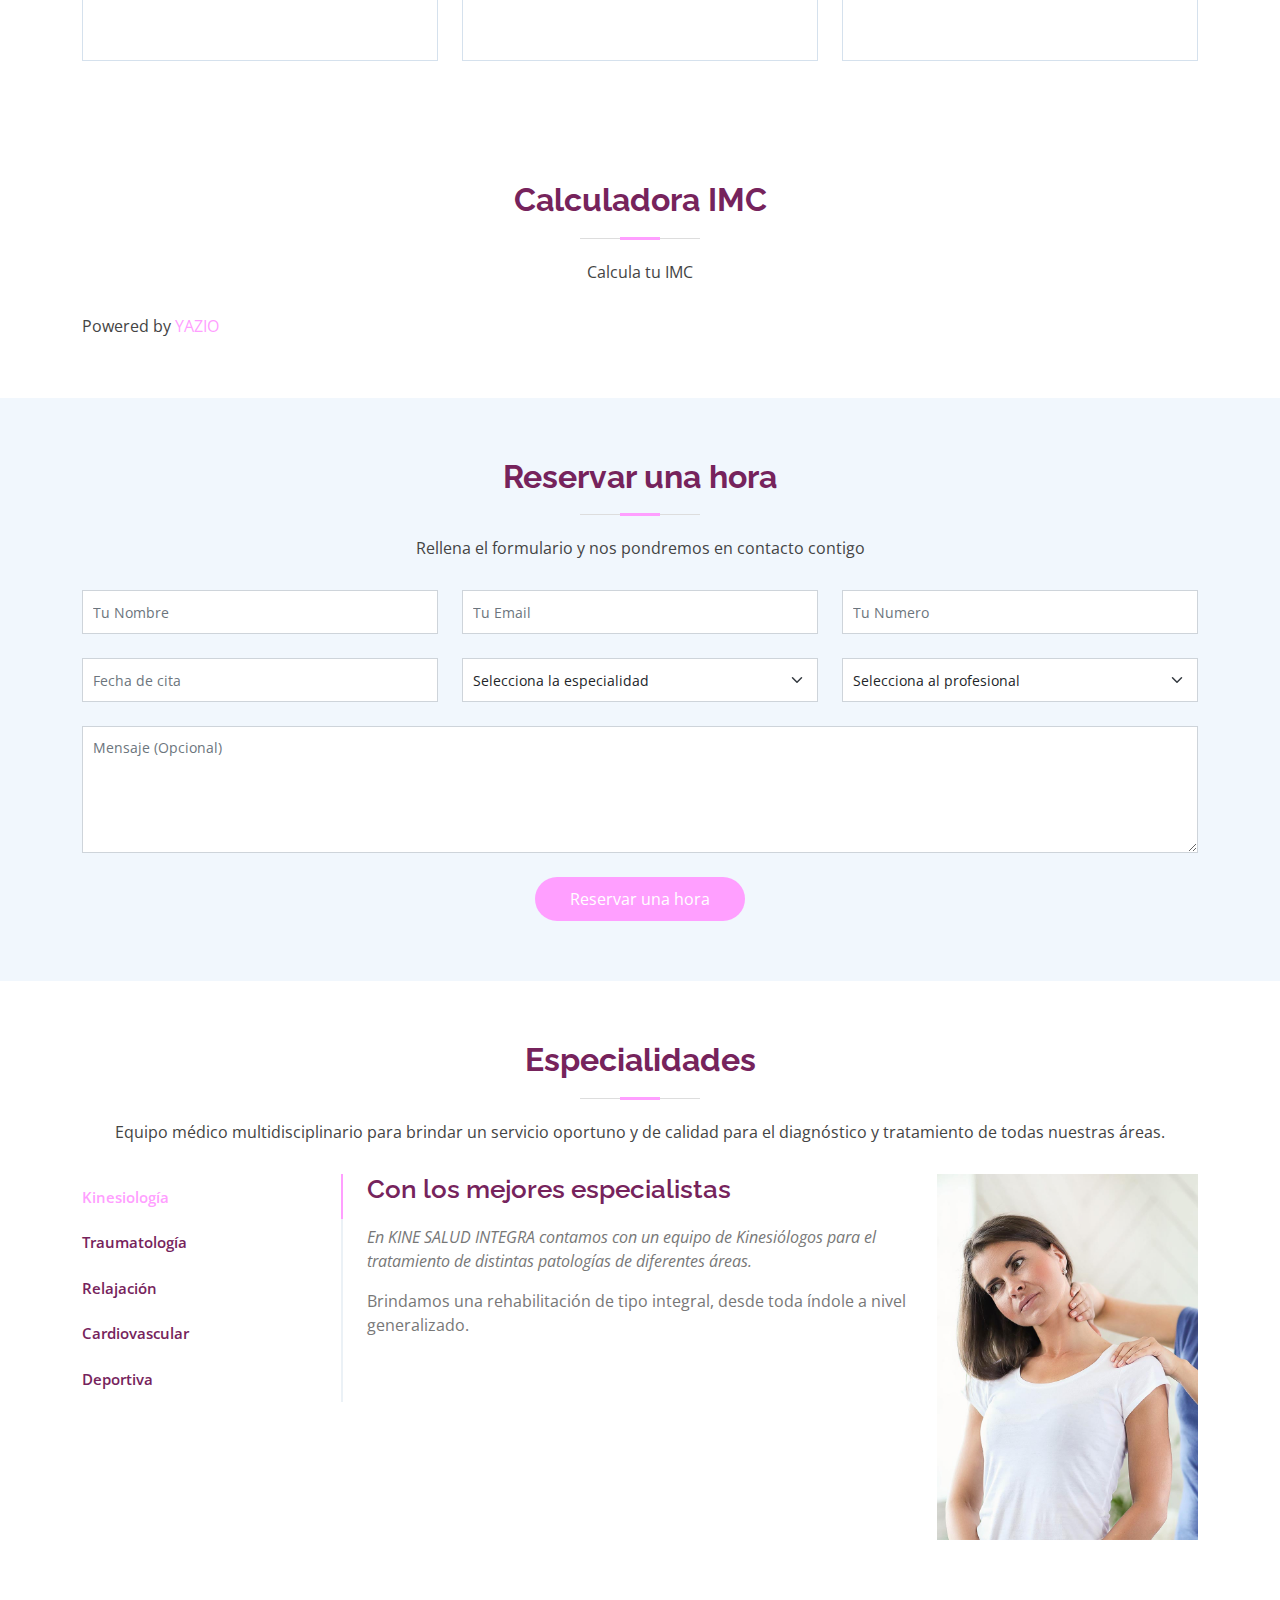
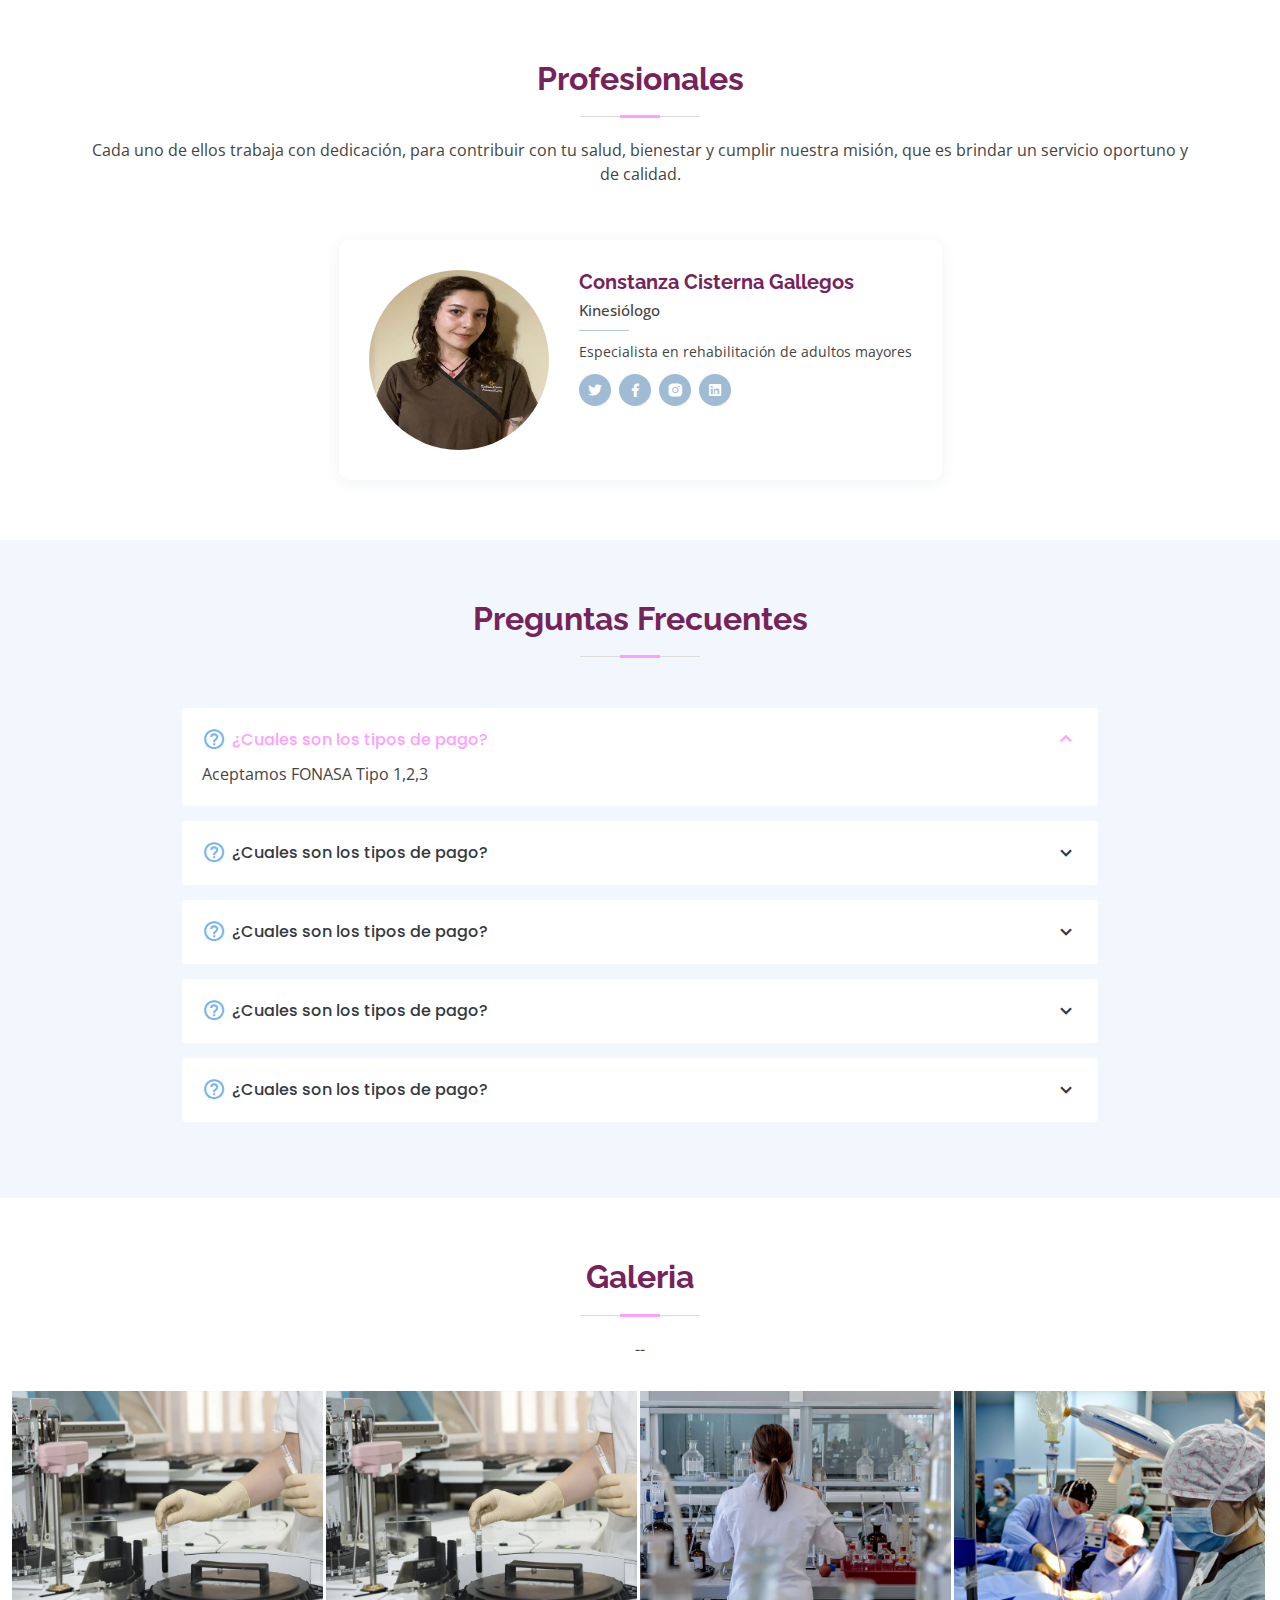
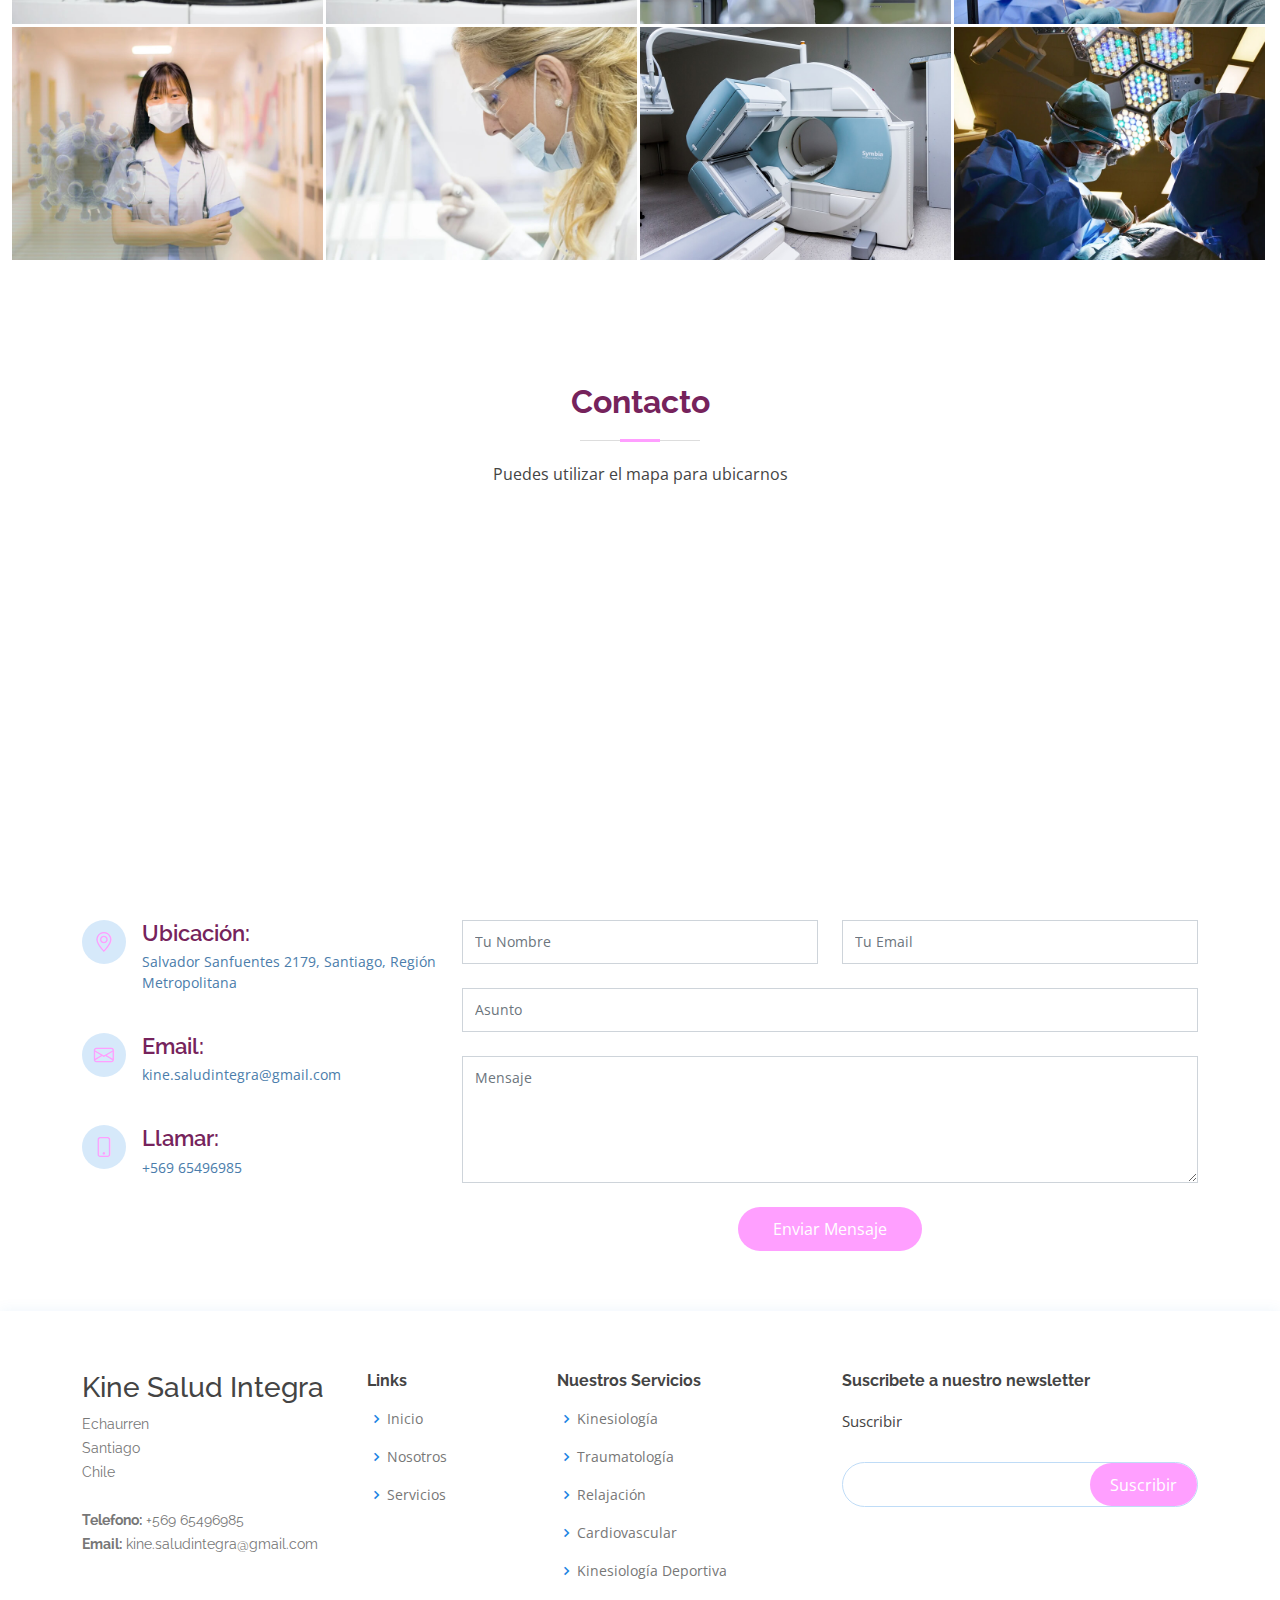
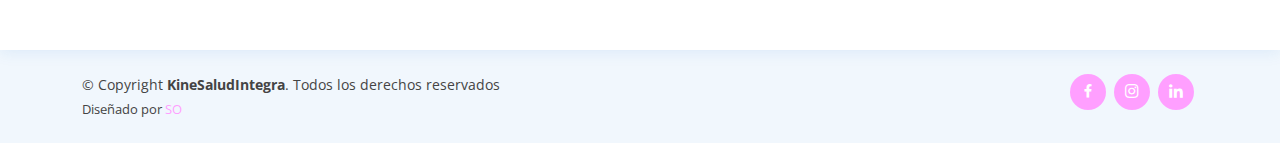
==== commit dd010463: "Add files via upload" ====
--- a/index.html
+++ b/index.html
@@ -272,8 +272,8 @@
           <div class="col-lg-4 col-md-6 d-flex align-items-stretch mt-4">
             <div class="icon-box">
               <div class="icon"><i class="fa-solid fa-lungs"></i></div>
-              <h4><a href="">Kinesiología respiratoria</a></h4>
-              <p>Rehabilitación cardio pulmonar, drenaje de secreciones y esputo en pacientes pediátricos, adultos y adultos mayores, ejercicios de fortalecimiento o aumento de la capacidad de expansión pulmonar.</p>
+              <h4><a href="">Kinesiología cardiovascular</a></h4>
+              <p>Rehabilitación cardiovascular enfocada a vida saludable, ejercicio fisico y cambio de hábitos. Especializado para post operatorio, mal nutrición y obesidad.</p>
             </div>
           </div>
 
@@ -354,7 +354,7 @@
                 <option value="Department 2">Traumatología</option>
                 <option value="Department 3">Relajación</option>
                 <option value="Department 3">Deportiva</option>
-                <option value="Department 3">Respiratoria</option>
+                <option value="Department 3">Cardiovascular</option>
               </select>
               <div class="validate"></div>
             </div>
@@ -406,7 +406,7 @@
                 <a class="nav-link" data-bs-toggle="tab" href="#tab-3">Relajación</a>
               </li>
               <li class="nav-item">
-                <a class="nav-link" data-bs-toggle="tab" href="#tab-4">Respiratoria</a>
+                <a class="nav-link" data-bs-toggle="tab" href="#tab-4">Cardiovascular</a>
               </li>
               <li class="nav-item">
                 <a class="nav-link" data-bs-toggle="tab" href="#tab-5">Deportiva</a>
@@ -455,9 +455,16 @@
               <div class="tab-pane" id="tab-4">
                 <div class="row gy-4">
                   <div class="col-lg-8 details order-2 order-lg-1">
-                    <h3>Inhalar y exhalar de forma saludable</h3>
-                    <p class="fst-italic">Técnicas específicas para la rehabilitación cardiopulmonar, drenaje de secreciones y esputo en pacientes pediátricos, adultos y adultos mayores, ejercicios de fortalecimiento o aumento de la capacidad de expansión pulmonar</p>
-                    <p>Depende como sea el caso podemos aplicar desde maniobras manuales, como complemento con ejercicios o posiciones que ayuden al paciente a recuperar su función pulmonar.</p>
+                    <h3>La OMS recomienda para los adultos la práctica de al menos 150 minutos semanales de ejercicio aeróbico moderado.
+Entre sus beneficios se pueden señalar los siguientes:</h3>
+                    <p class="fst-italic">Reduce la grasa subcutánea localizada entre los músculos, dado que la utiliza como combustible o fuente principal de energía.</p>
+                    <p>Disminuye a mediano plazo, la presión sanguínea en los hipertensos hasta en 7 mmHg la sistólica (o alta) y 4 mmHg la diastólica (o baja), disminuyendo la necesidad de medicamentos.
+Baja los niveles de colesterol total en la sangre, así como los de colesterol LDL o «colesterol malo» y de los triglicéridos y aumenta el colesterol HDL o «colesterol bueno», reduciendo el riesgo de un ataque cardíaco.</p>
+<p>Mejora la capacidad pulmonar, la circulación en general y el aprovechamiento del oxígeno, no solo por los músculos (incluyendo el músculo cardíaco), sino también por los órganos internos y la piel, lo cual se refleja en una mayor capacidad para realizar esfuerzos y mejoría en las funciones digestivas, renales, inmunológicas, endocrinas, el estado de ánimo, el sueño y las funciones mentales superiores.
+Reafirma los tejidos y la piel recupera parte de la lozanía perdida, contribuyendo no solo a estar y sentirse más joven sino también parecerlo.
+Reduce la mortalidad cardiovascular.
+Aumenta la reabsorción de calcio por los huesos, fortaleciéndolos y disminuyendo el riesgo de fracturas.
+Disminuye los niveles circulantes de adrenalina (la hormona del estrés) y aumenta los niveles de endorfinas y otras sustancias cerebrales, contribuyendo a bajar la tensión emocional y mejorar el estado anímico, lo cual se refleja en una gran sensación de bienestar físico, emocional y social. También fomenta la neurogénesis (generación de neuronas).</p>
                   </div>
                   <div class="col-lg-4 text-center order-1 order-lg-2">
                     <img src="assets/img/departments-4.jpg" alt="" class="img-fluid">
@@ -902,7 +909,7 @@
               <li><i class="bx bx-chevron-right"></i> <a href="index.html#departments">Kinesiología</a></li>
               <li><i class="bx bx-chevron-right"></i> <a href="index.html#departments">Traumatología</a></li>
               <li><i class="bx bx-chevron-right"></i> <a href="index.html#departments">Relajación</a></li>
-              <li><i class="bx bx-chevron-right"></i> <a href="index.html#departments">Respiratoria</a></li>
+              <li><i class="bx bx-chevron-right"></i> <a href="index.html#departments">Cardiovascular</a></li>
               <li><i class="bx bx-chevron-right"></i> <a href="index.html#departments">Kinesiología Deportiva</a></li>
             </ul>
           </div>
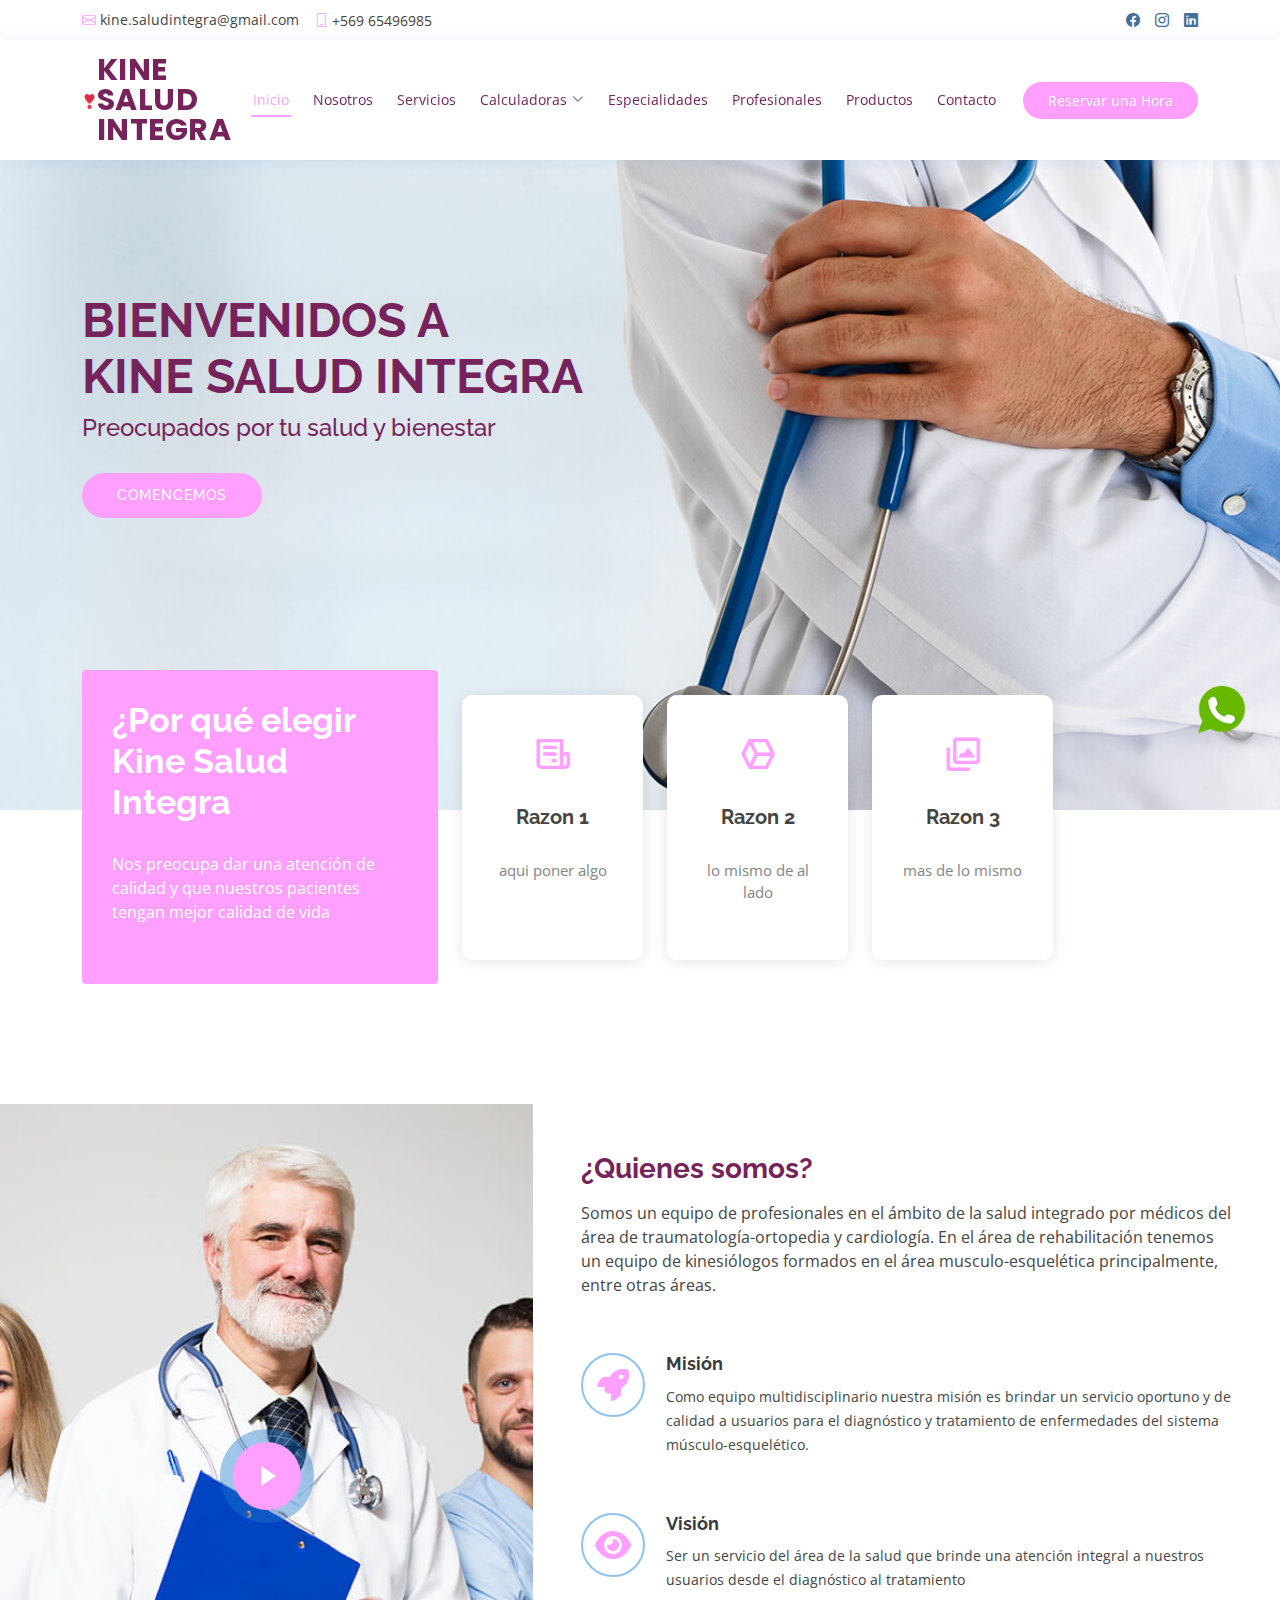
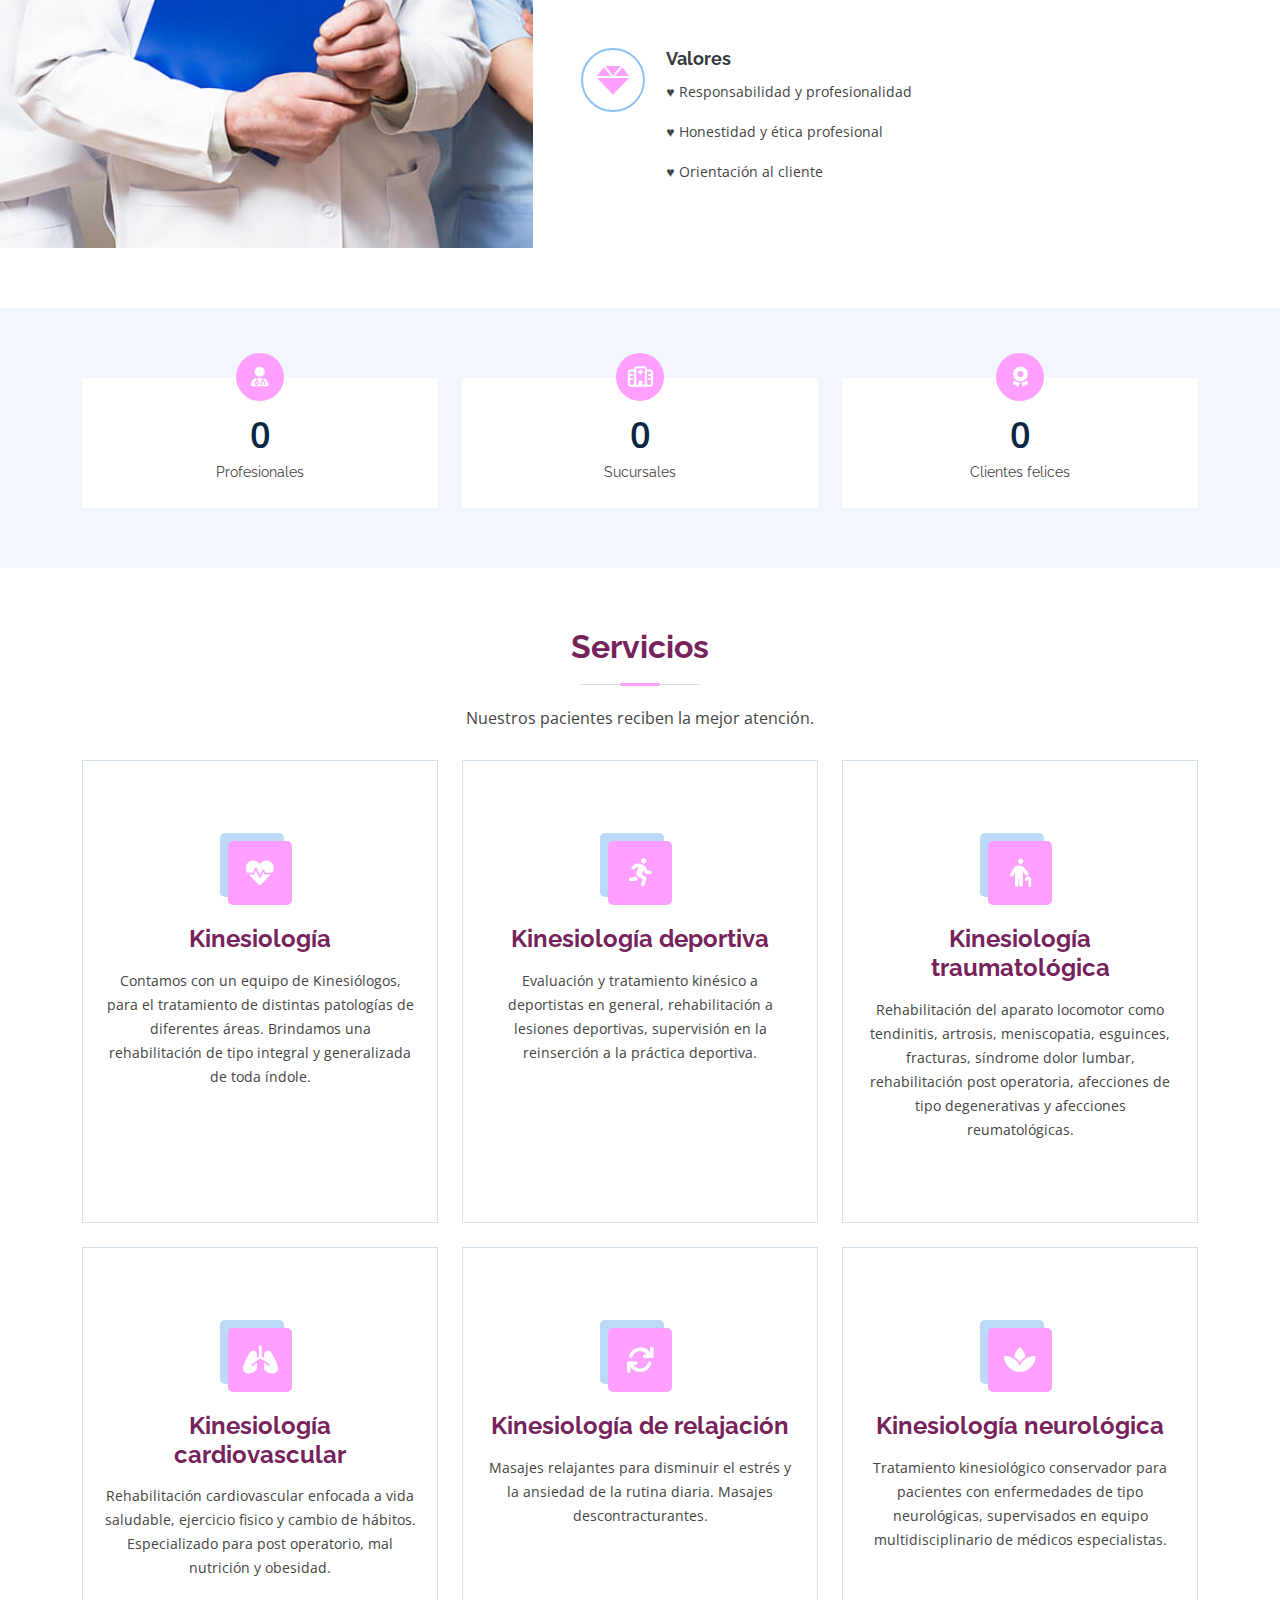
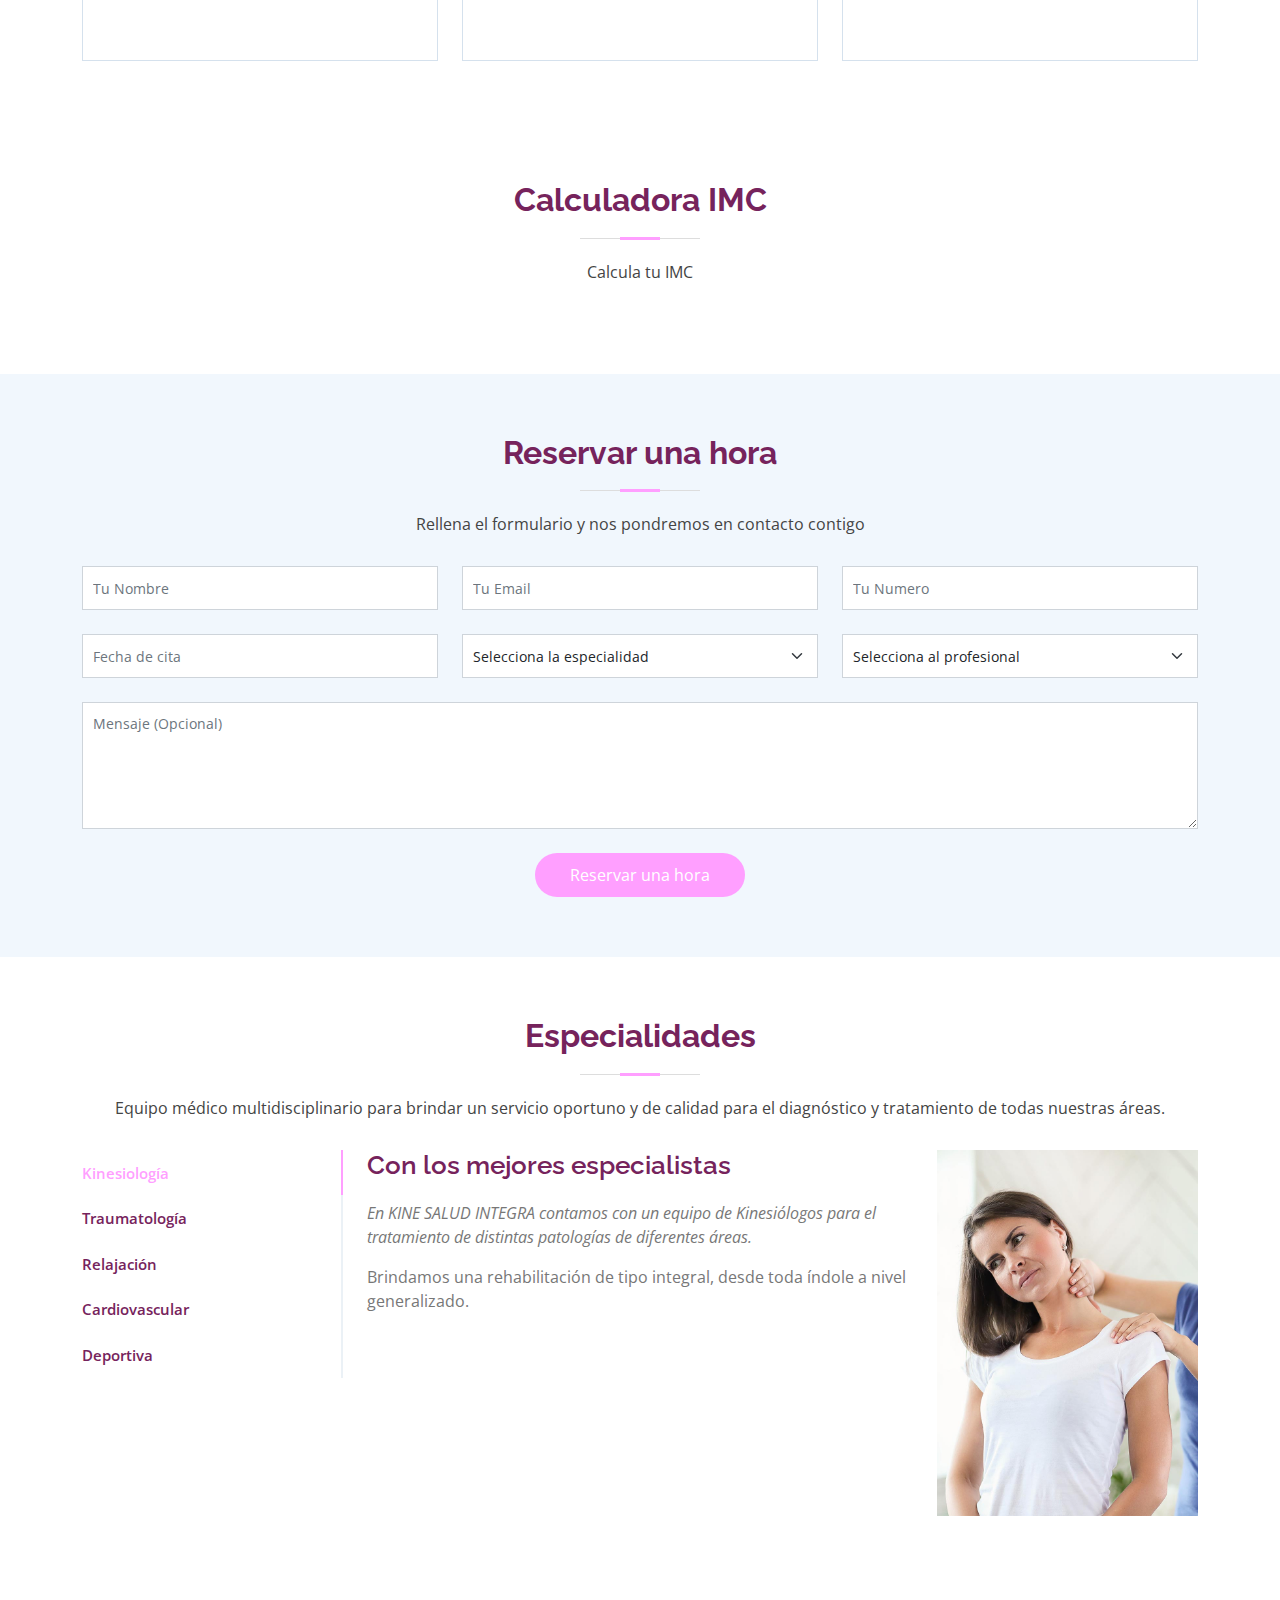
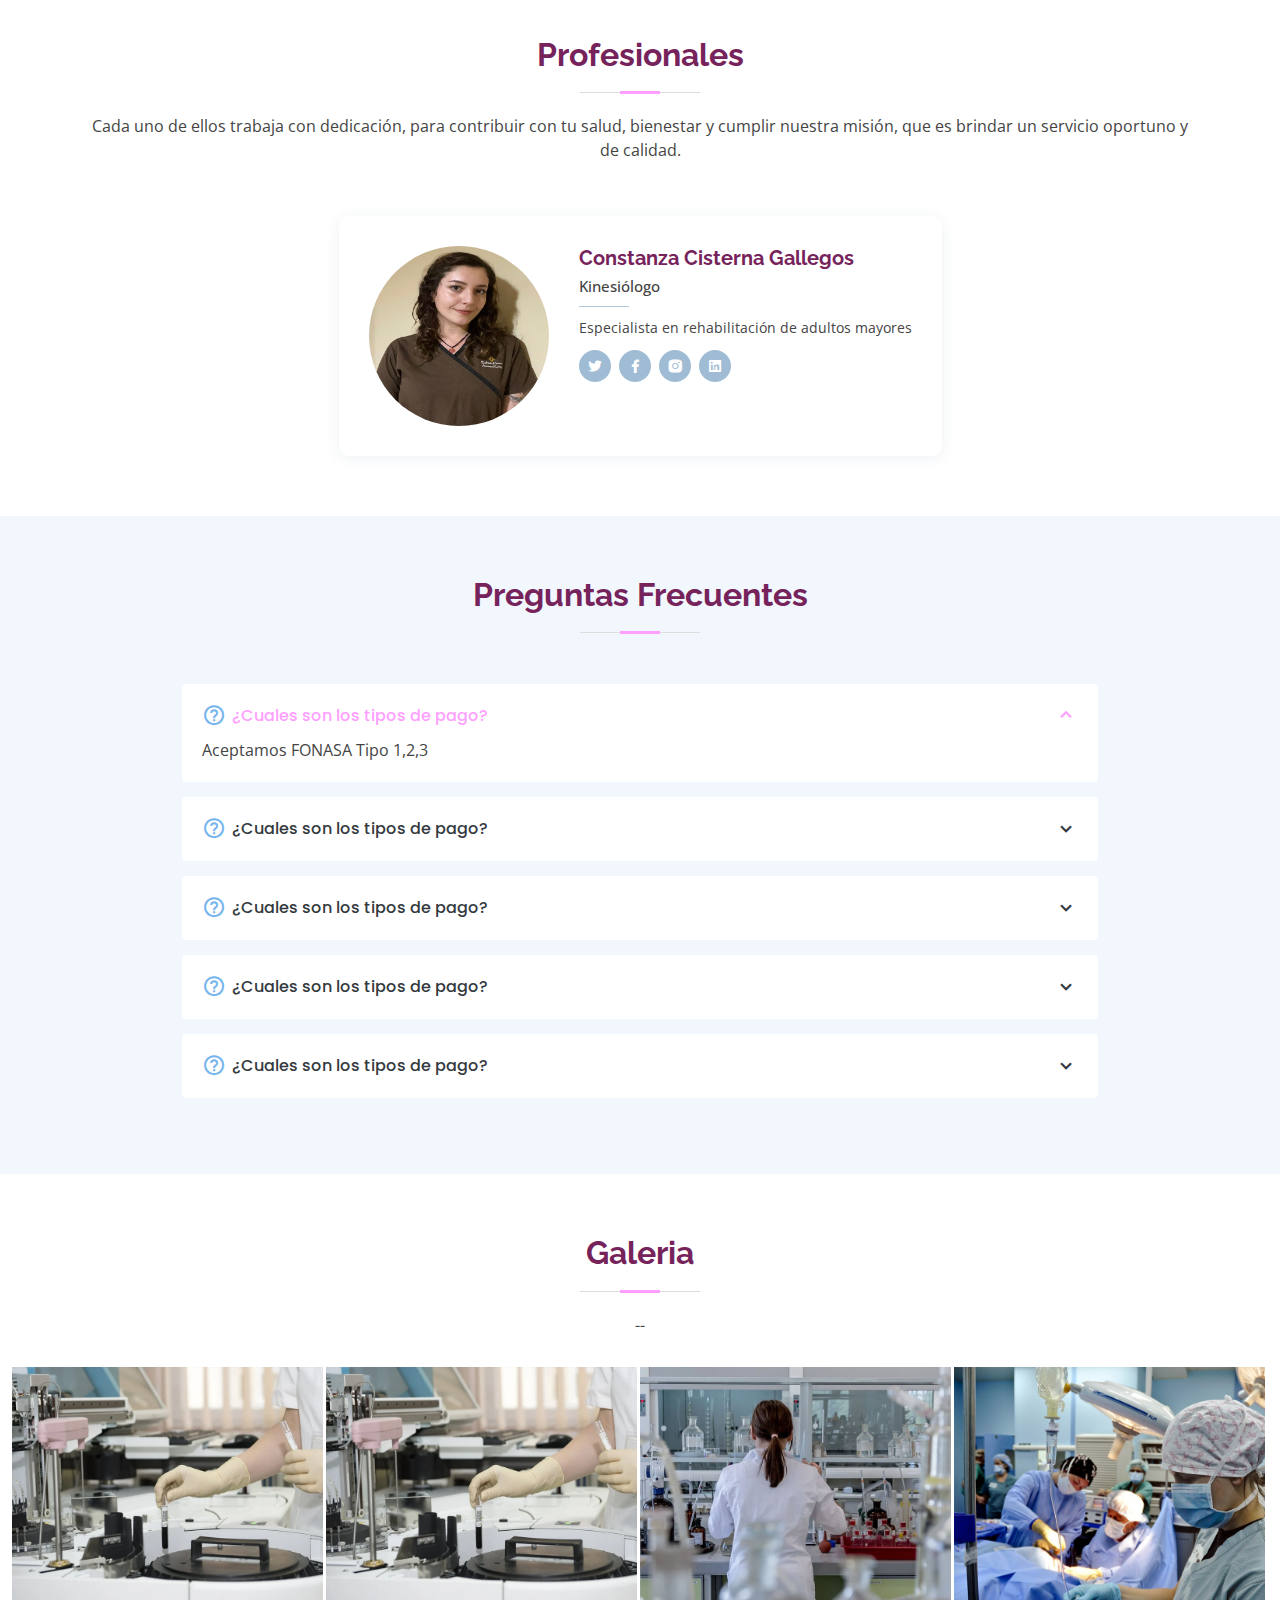
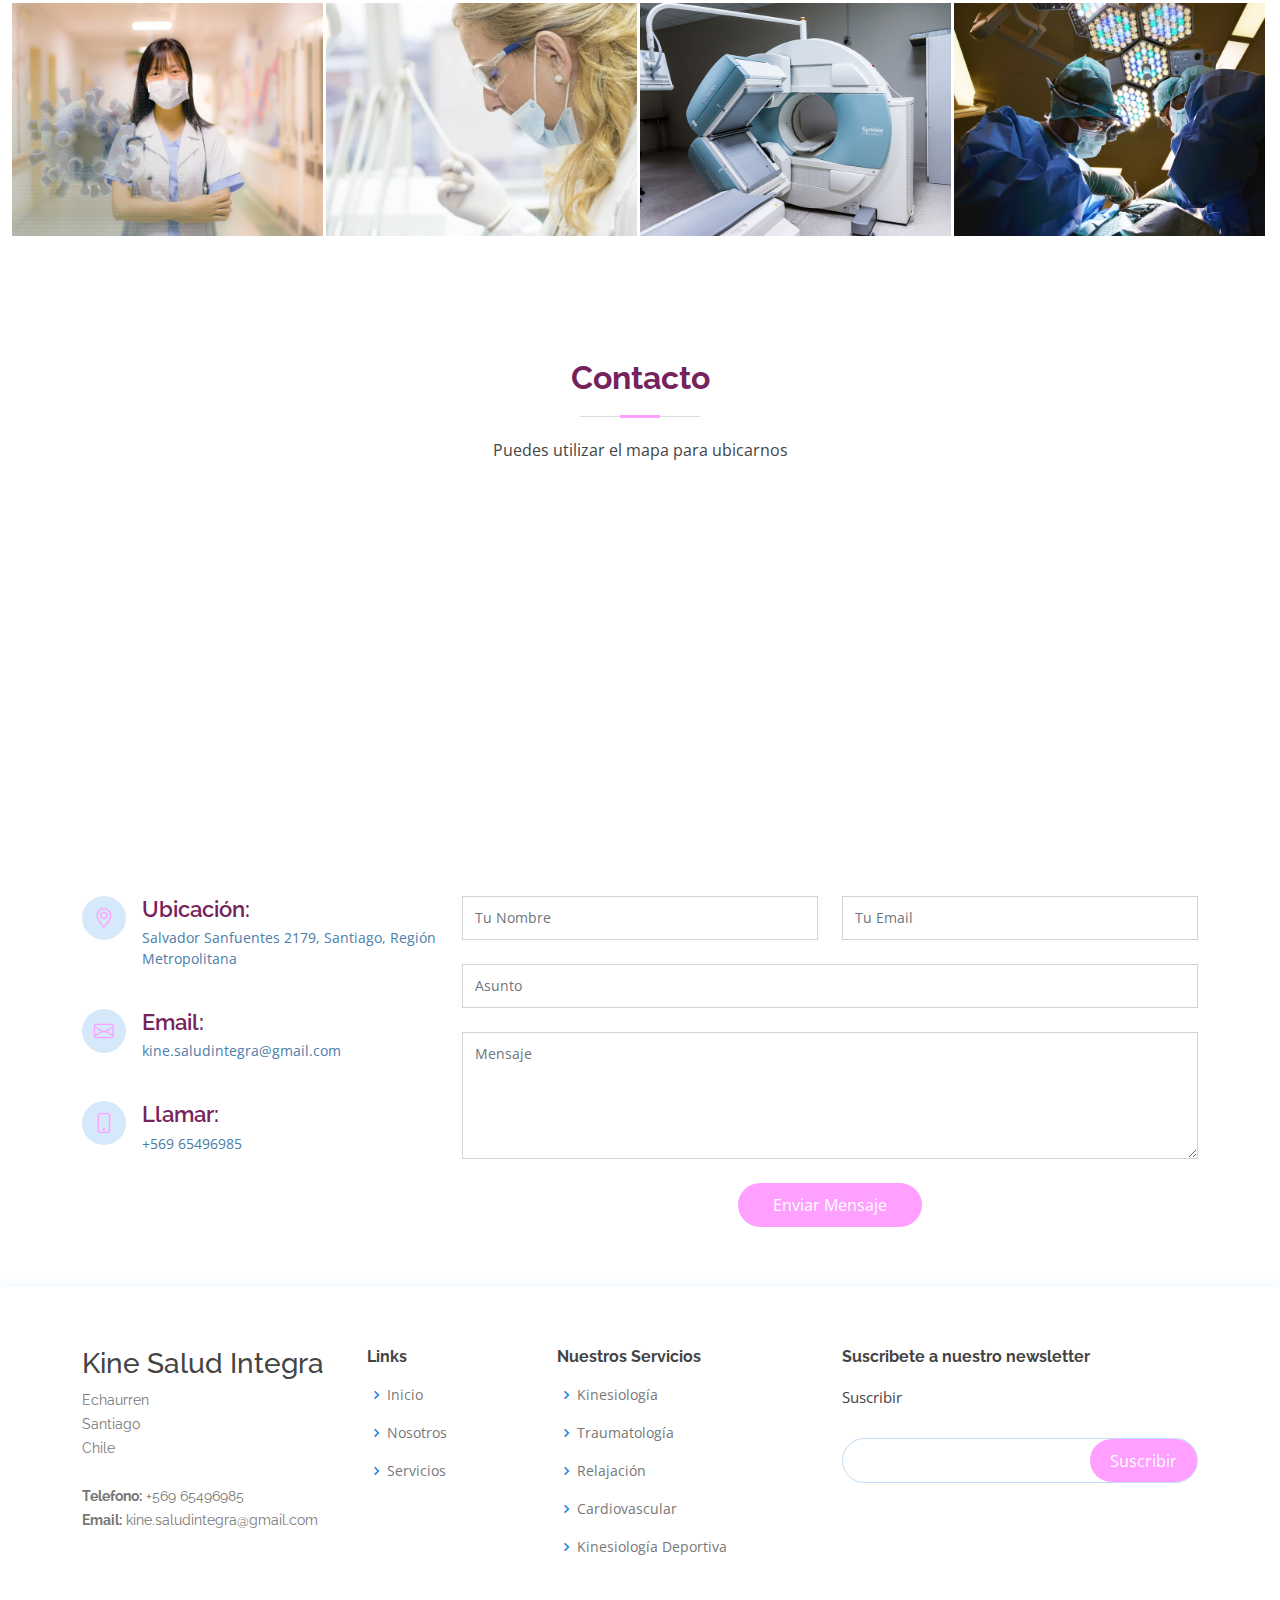
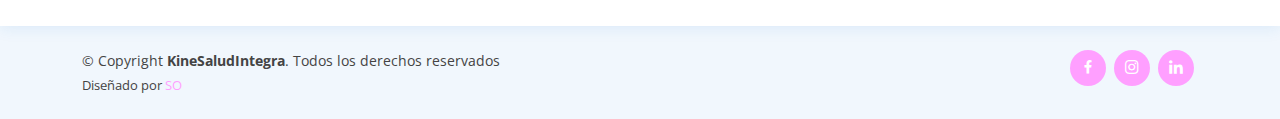
==== commit f28a51a1: "Update index.html" ====
--- a/index.html
+++ b/index.html
@@ -308,7 +308,7 @@
 
 
 
-          <div class="yz-widget" data-calculator-type="bmi" data-language="es" data-unit-system="metric" data-background-color="#EEEEEE" data-text-color="#212121" data-primary-color="#ED83C0" data-alternate-background-color="#FFFFFF" data-alternate-text-color="#FFFFFF" data-secondary-color="#ED83C0"><span class="yz-copyright">Powered by <a href="https://www.yazio.com/es/calculadora-imc">YAZIO</a></span></div>
+          <div class="yz-widget" data-calculator-type="bmi" data-language="es" data-unit-system="metric" data-background-color="#EEEEEE" data-text-color="#212121" data-primary-color="#ED83C0" data-alternate-background-color="#FFFFFF" data-alternate-text-color="#FFFFFF" data-secondary-color="#ED83C0"><span /span></div>
           <script src="https://widget.yazio.com/calculator.js" async></script>
 
 
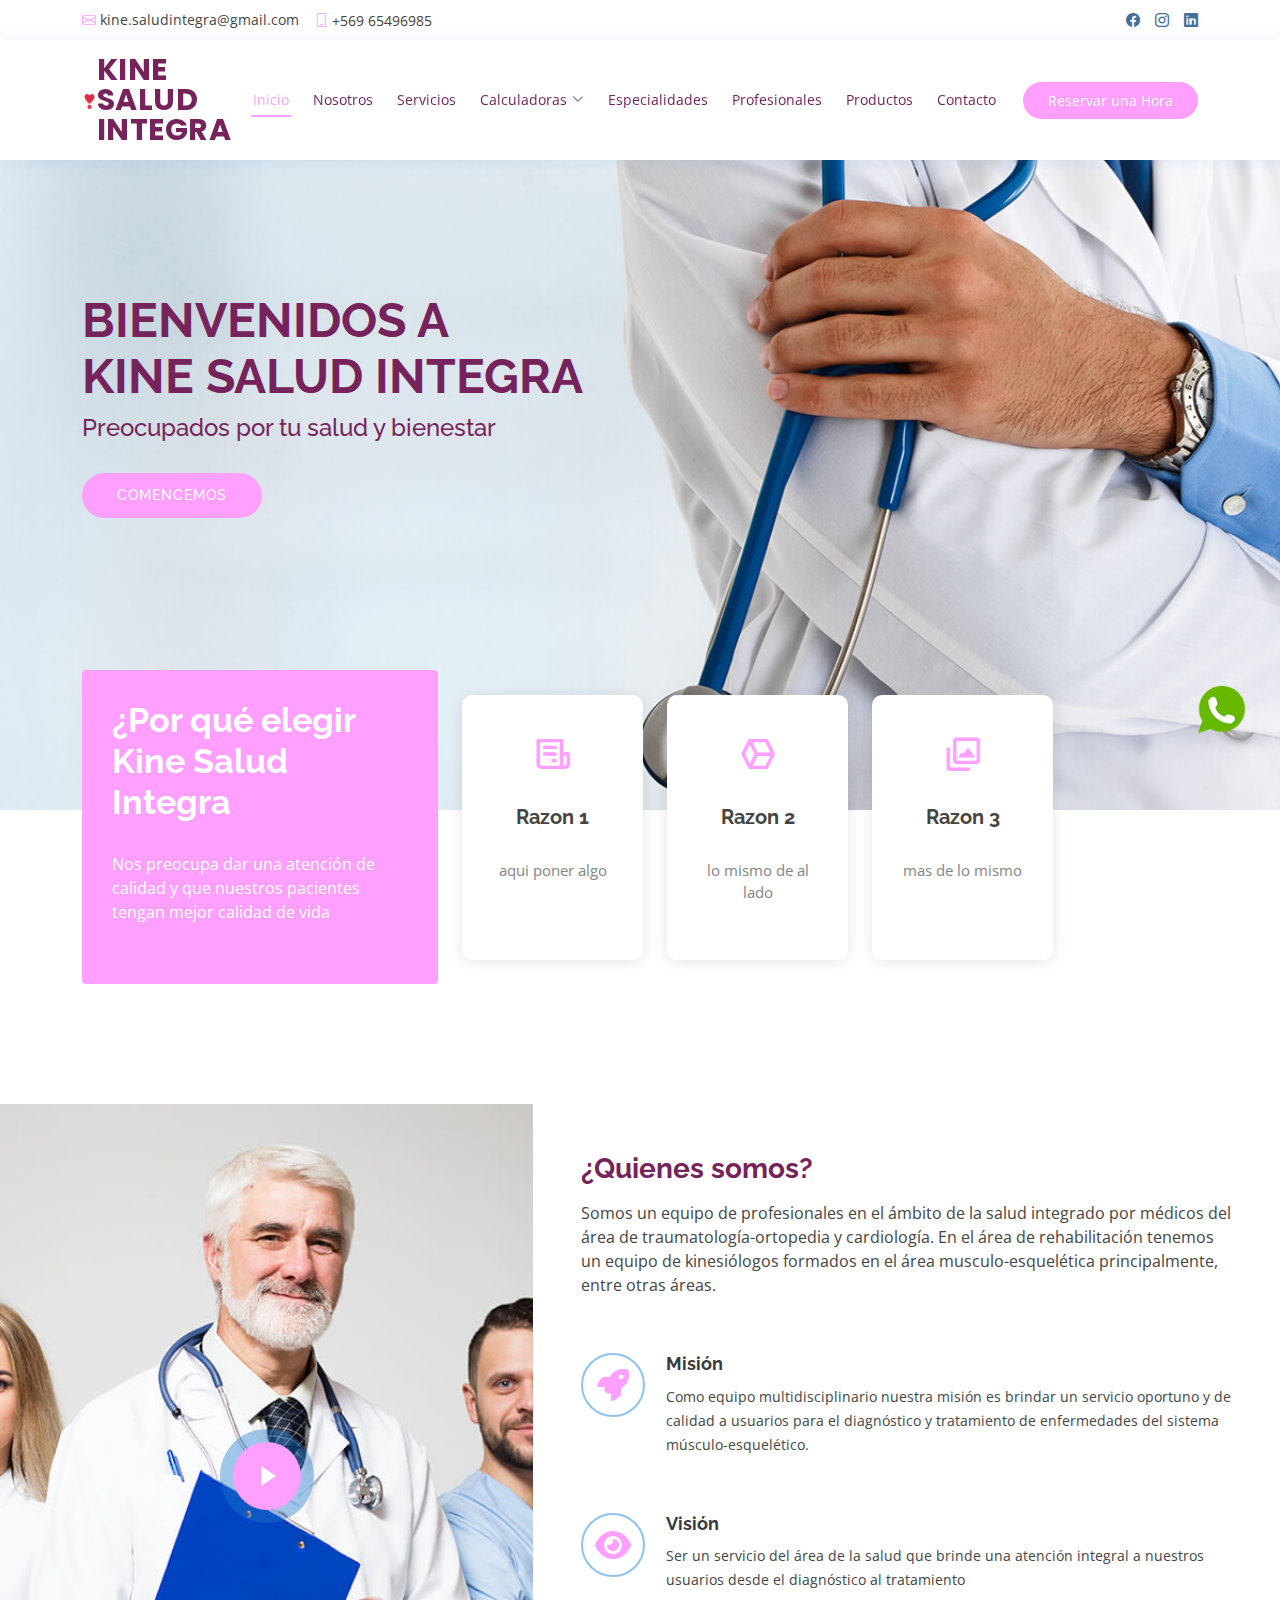
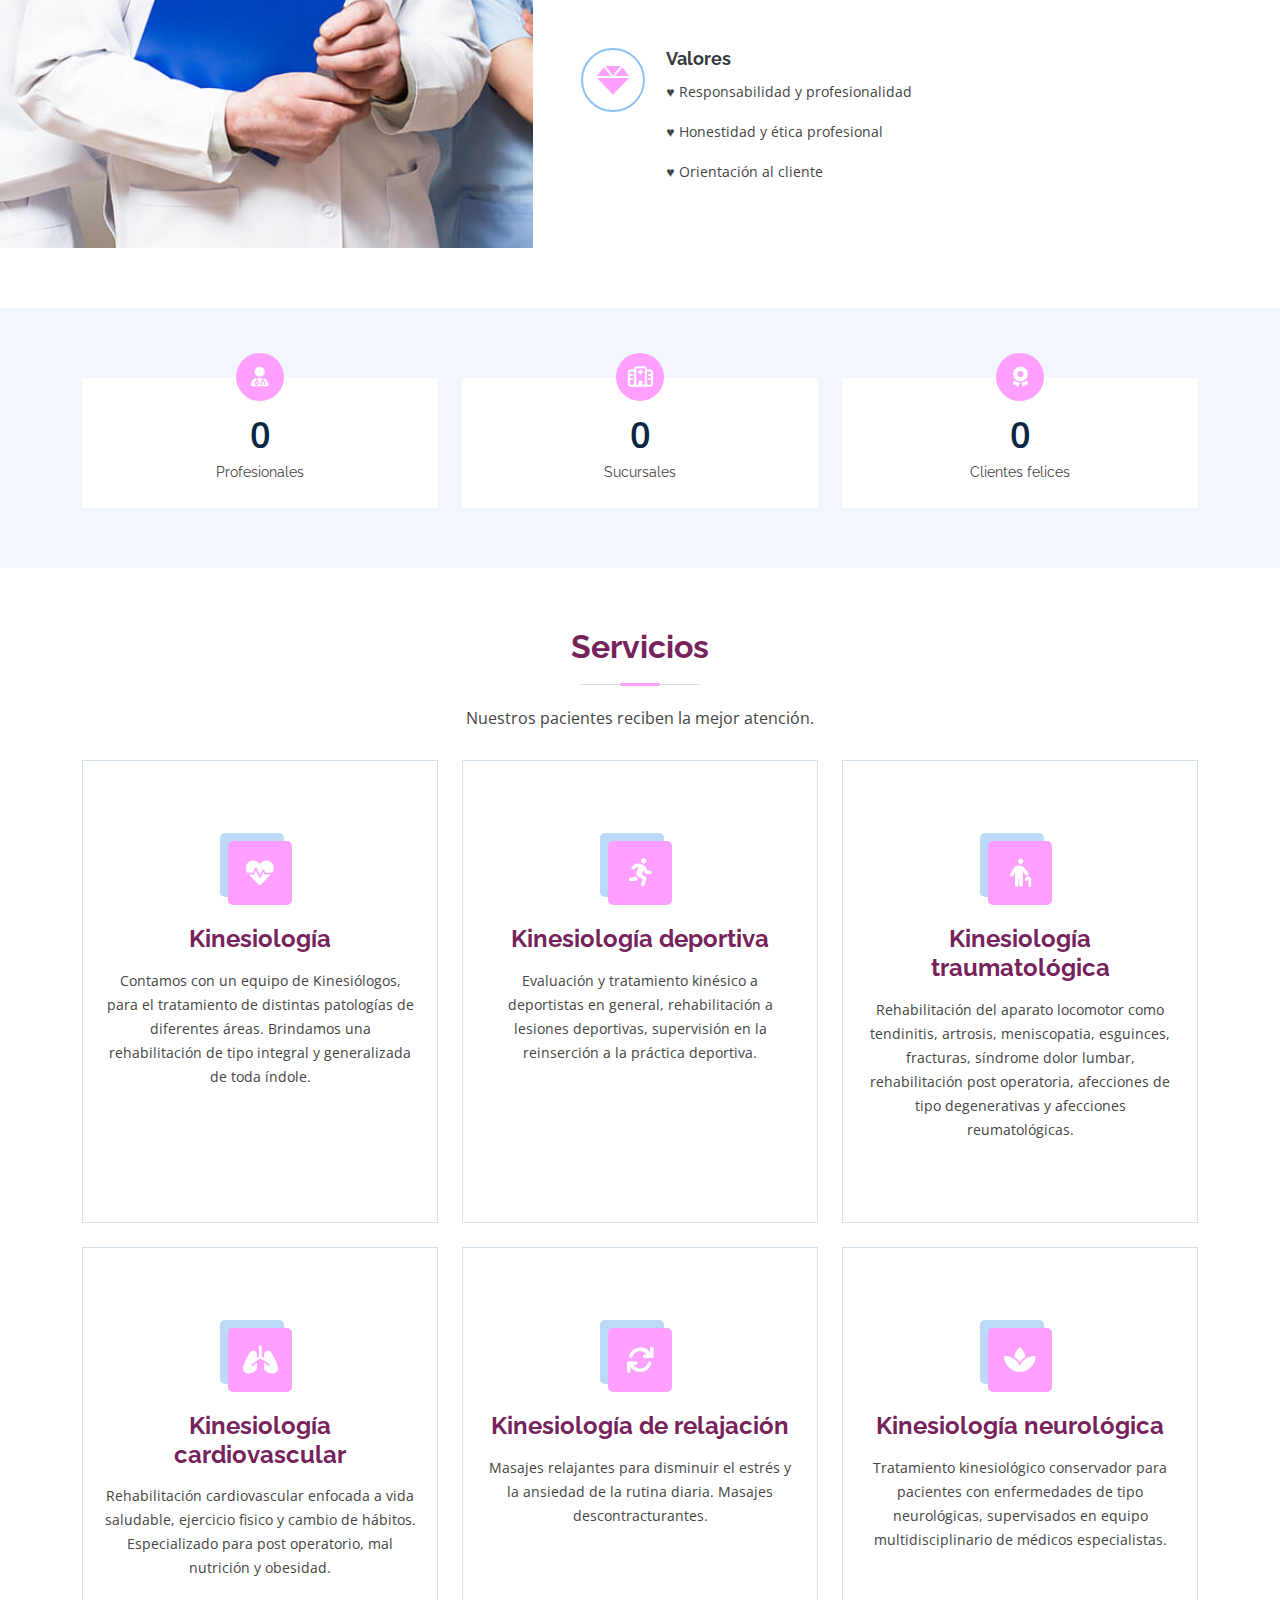
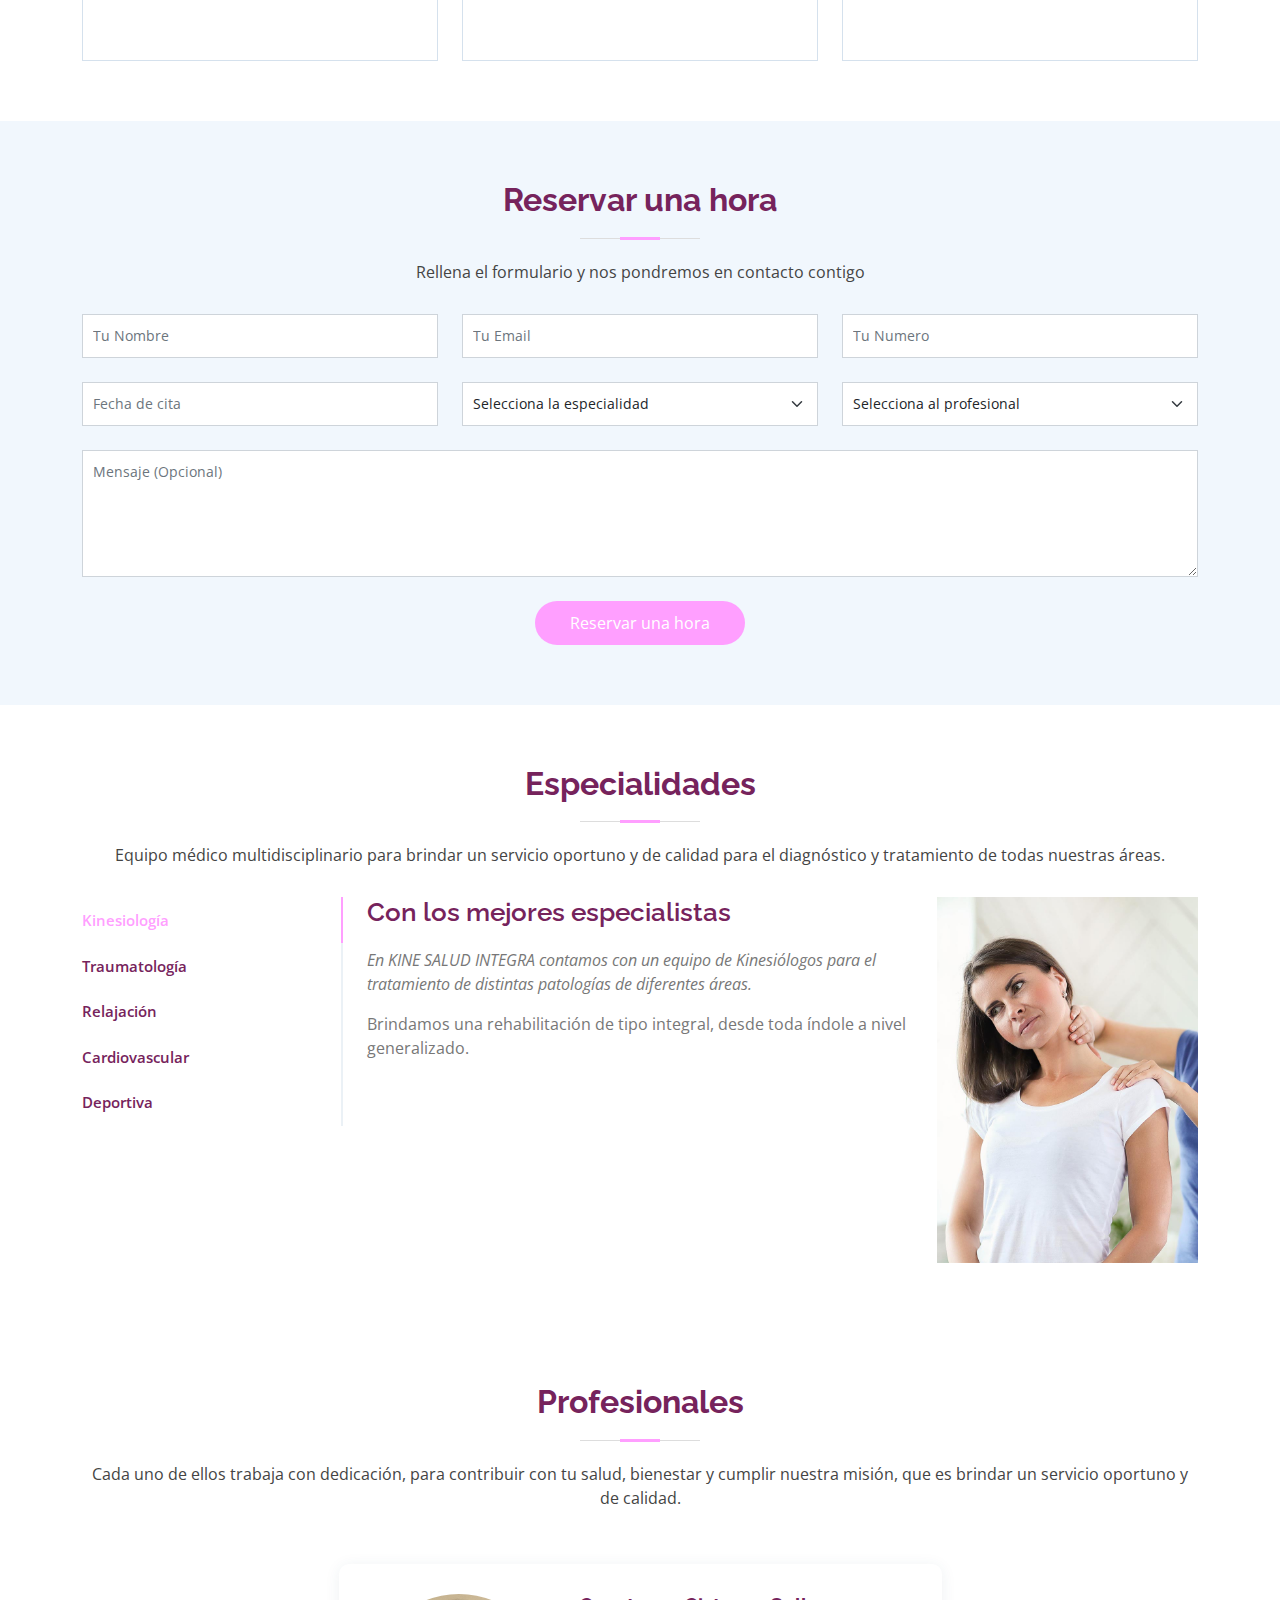
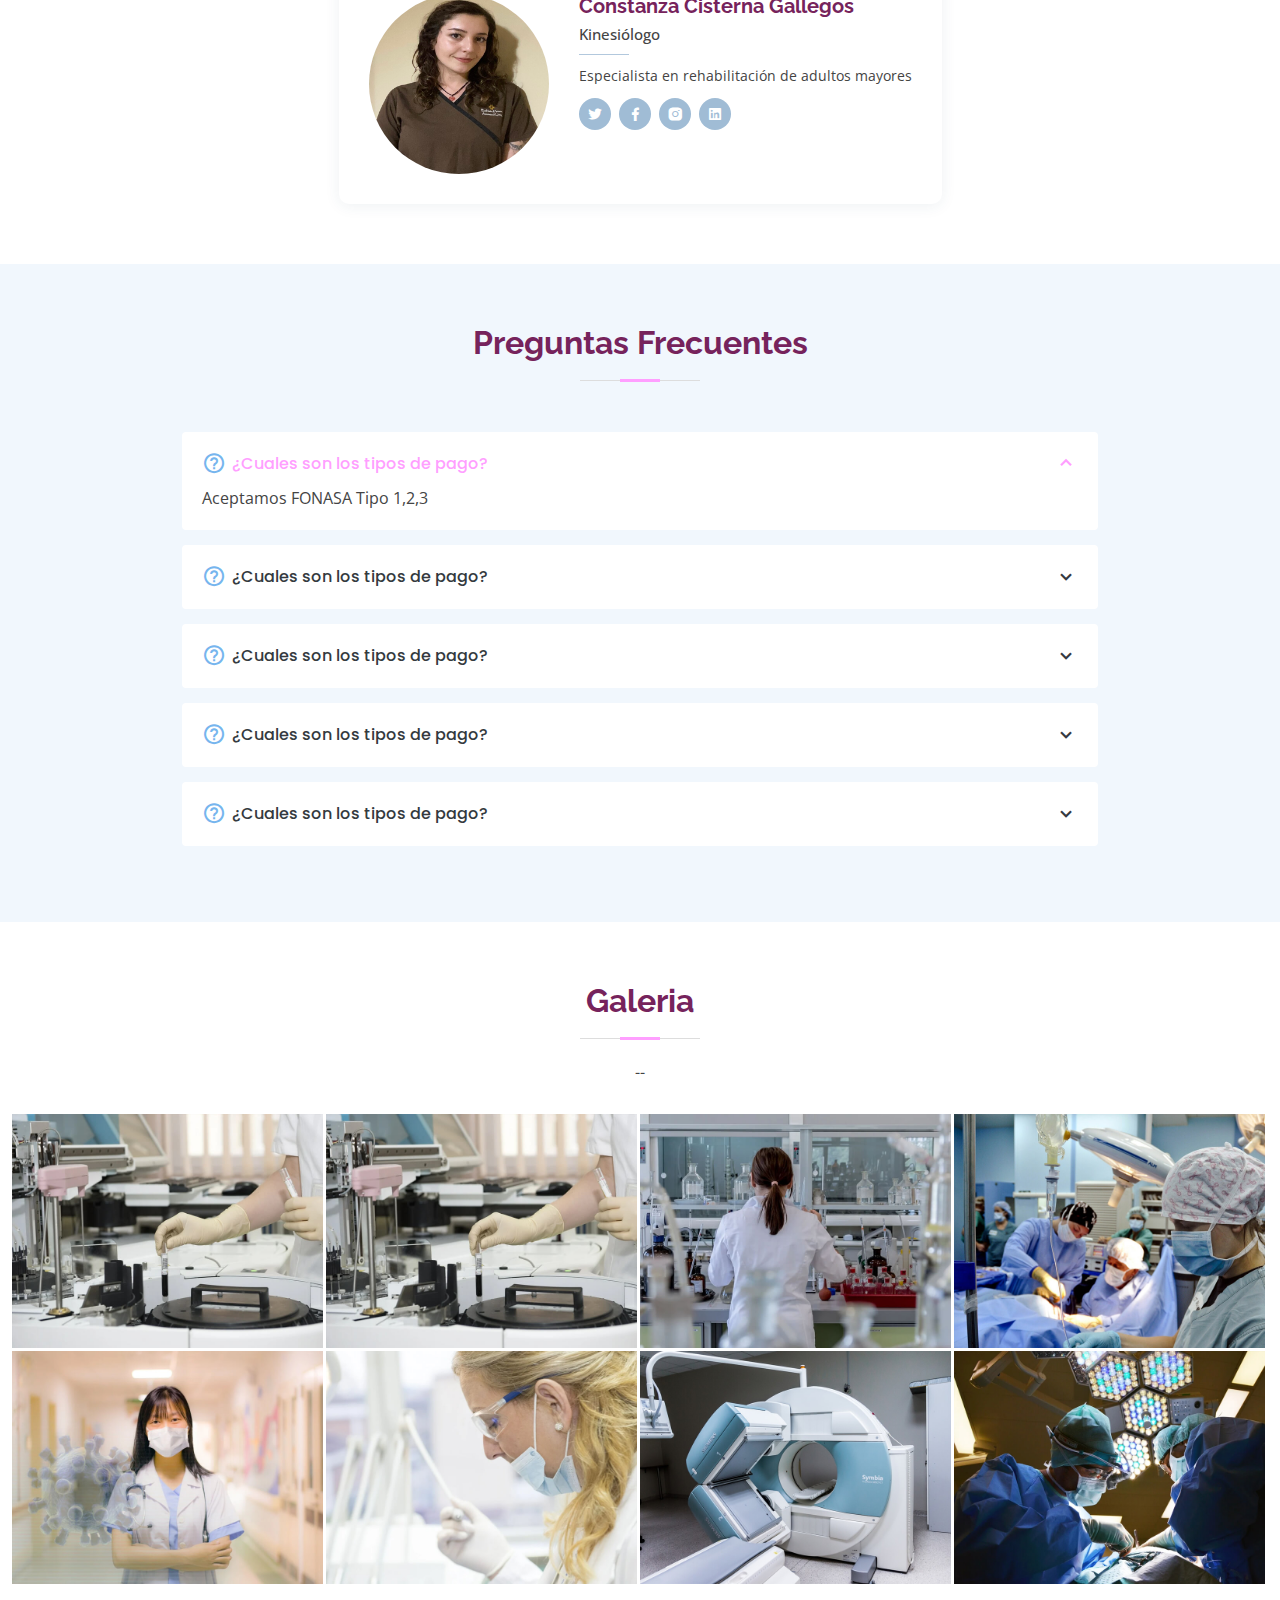
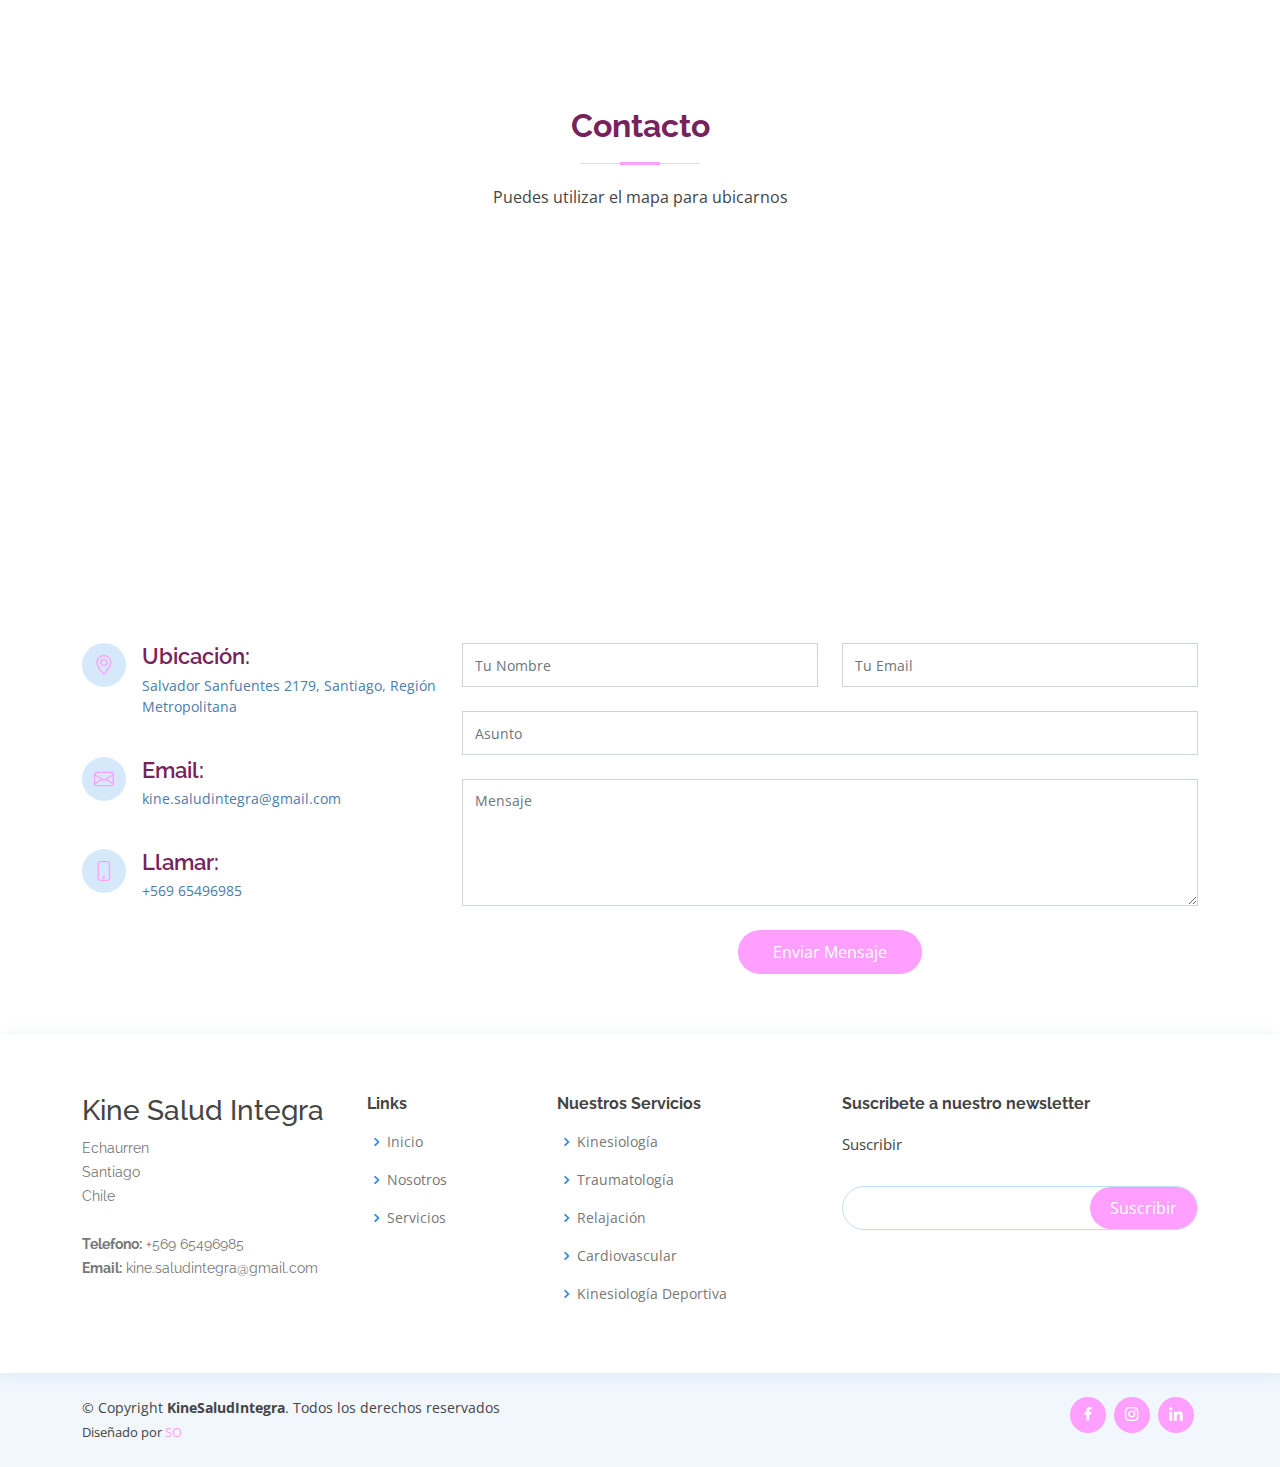
==== commit 9fdae555: "Update index.html" ====
--- a/index.html
+++ b/index.html
@@ -297,27 +297,6 @@
 
       </div>
     </section><!-- End Services Section -->
-
-    <section id="calc" class="services">
-      <div class="container">
-
-        <div class="section-title">
-          <h2>Calculadora IMC</h2>
-          <p>Calcula tu IMC</p>
-        </div>
-
-
-
-          <div class="yz-widget" data-calculator-type="bmi" data-language="es" data-unit-system="metric" data-background-color="#EEEEEE" data-text-color="#212121" data-primary-color="#ED83C0" data-alternate-background-color="#FFFFFF" data-alternate-text-color="#FFFFFF" data-secondary-color="#ED83C0"><span /span></div>
-          <script src="https://widget.yazio.com/calculator.js" async></script>
-
-
-
-      </div>
-    </section><!-- End Services Section -->
-
-
-
     <!-- ======= Appointment Section ======= -->
     <section id="appointment" class="appointment section-bg">
       <div class="container">
